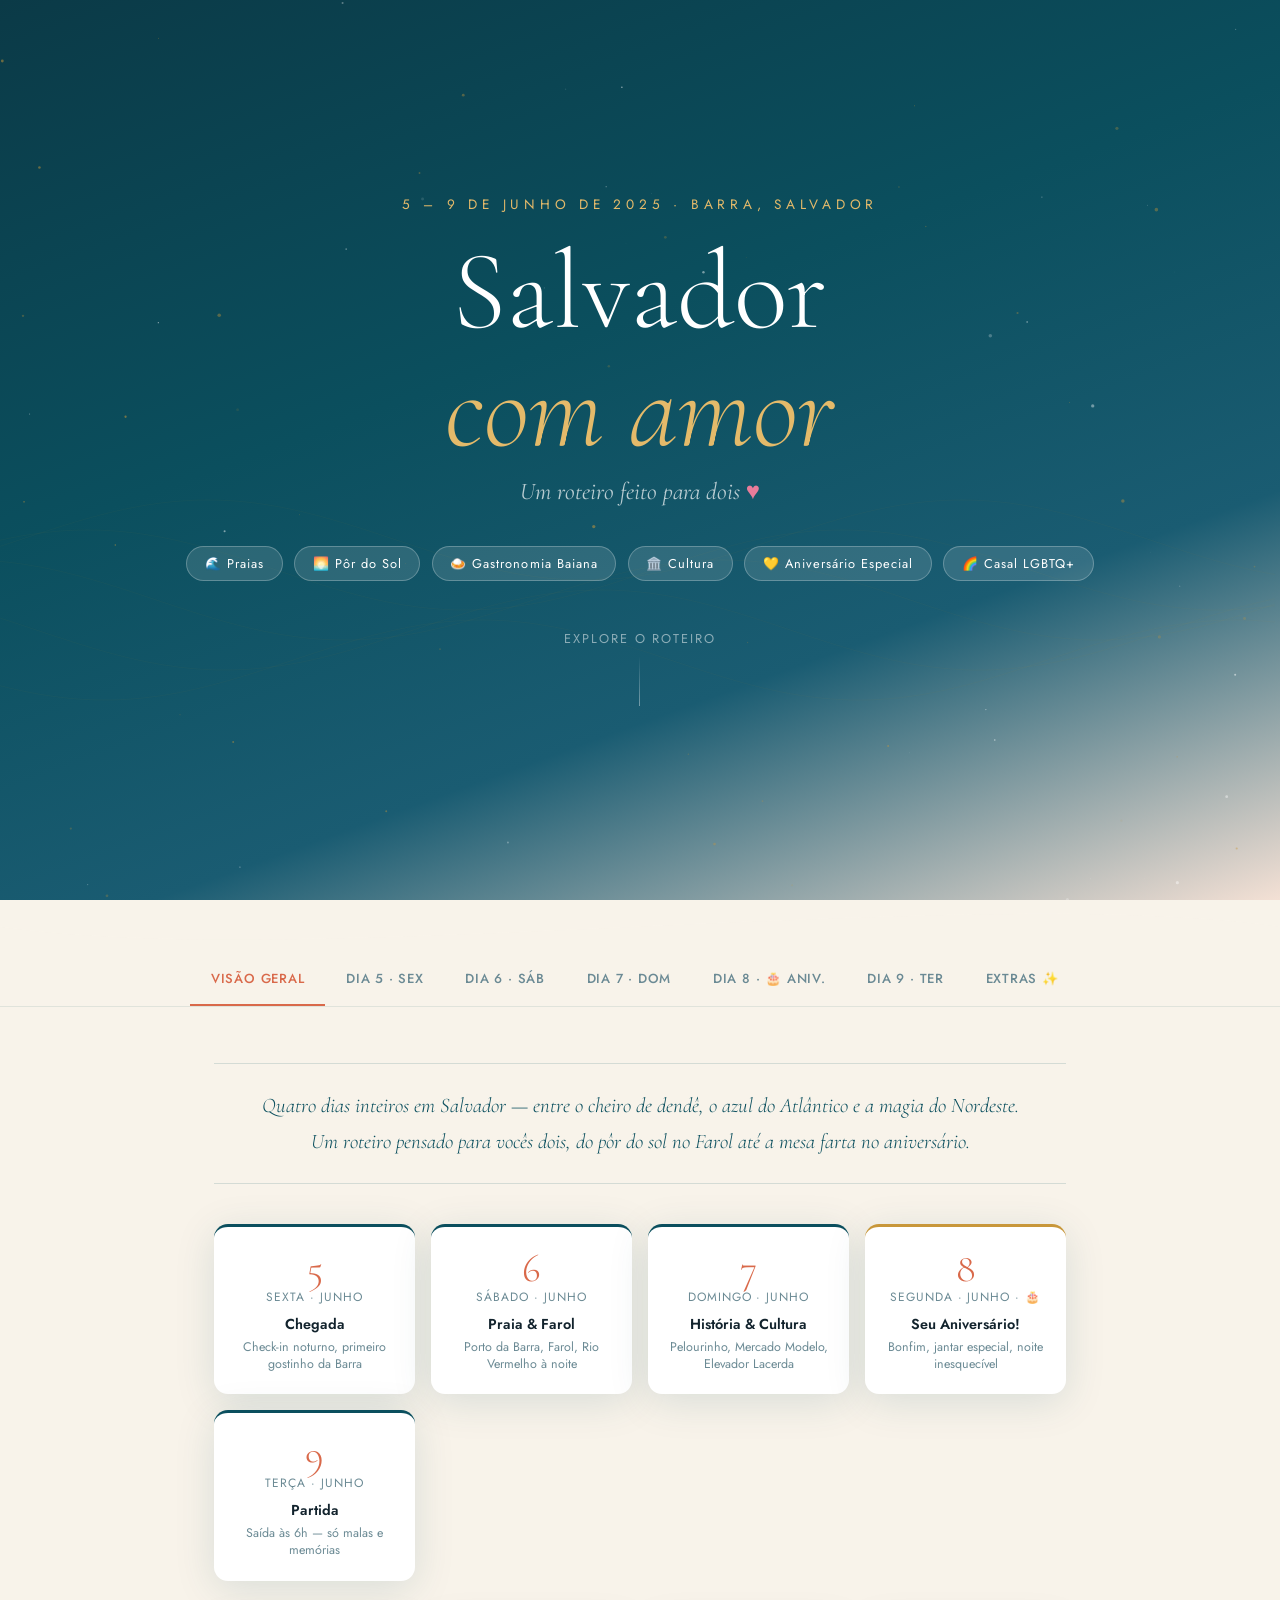
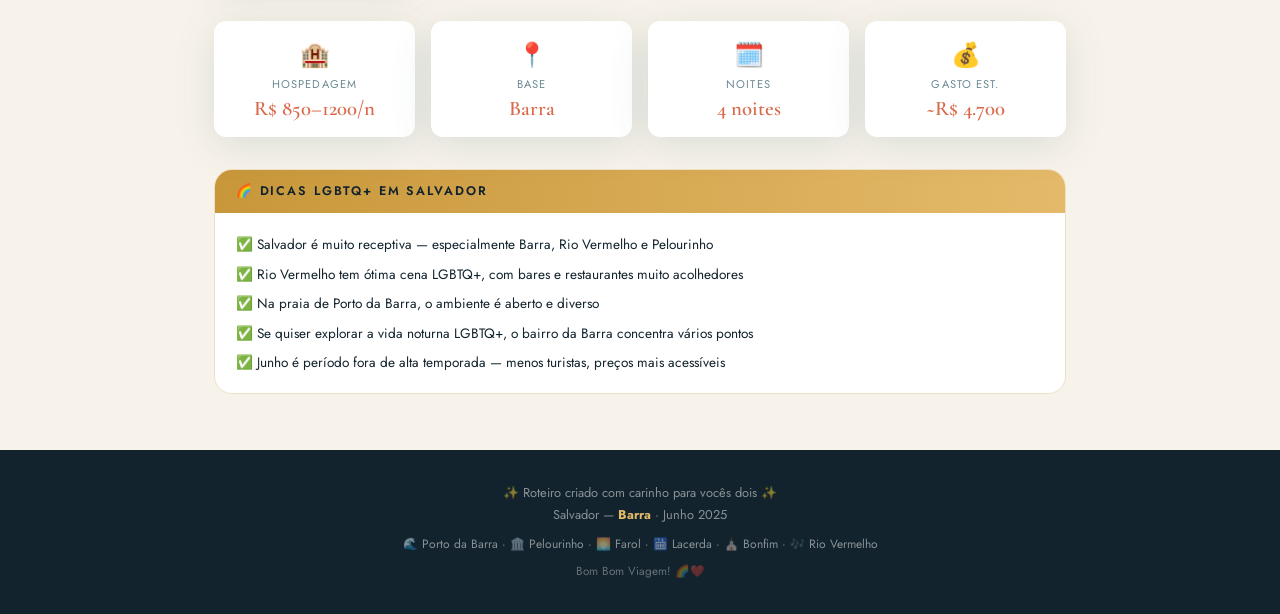
==== index.html @ 52f262a3 "Rename salvador-roteiro.html to index.html" ====
<!DOCTYPE html>
<html lang="pt-BR">
<head>
<meta charset="UTF-8"/>
<meta name="viewport" content="width=device-width, initial-scale=1.0"/>
<title>Salvador — Roteiro Romântico ♥</title>
<link href="https://fonts.googleapis.com/css2?family=Cormorant+Garamond:ital,wght@0,300;0,400;0,600;1,300;1,400&family=Jost:wght@300;400;500;600&display=swap" rel="stylesheet"/>
<style>
  :root {
    --teal:     #0b4f5e;
    --teal-l:   #1a7a90;
    --coral:    #d9694a;
    --gold:     #c8973a;
    --gold-l:   #e4ba6a;
    --cream:    #f8f3ea;
    --dark:     #12232d;
    --muted:    #6b8a94;
    --white:    #ffffff;
    --card-bg:  #ffffffcc;
    --shadow:   0 8px 40px rgba(11,79,94,.13);
    --radius:   18px;
  }

  *, *::before, *::after { box-sizing: border-box; margin: 0; padding: 0; }

  html { scroll-behavior: smooth; }

  body {
    font-family: 'Jost', sans-serif;
    background: var(--cream);
    color: var(--dark);
    overflow-x: hidden;
  }

  /* ── HERO ── */
  .hero {
    position: relative;
    min-height: 100vh;
    display: flex;
    flex-direction: column;
    align-items: center;
    justify-content: center;
    overflow: hidden;
    background: linear-gradient(160deg, #0b3a47 0%, #0b4f5e 40%, #1a5c72 70%, #d9694a22 100%);
  }

  .hero-canvas {
    position: absolute; inset: 0;
    pointer-events: none; z-index: 0;
  }

  .hero-content {
    position: relative; z-index: 2;
    text-align: center;
    padding: 2rem;
  }

  .hero-eyebrow {
    font-family: 'Jost', sans-serif;
    font-weight: 400;
    font-size: .85rem;
    letter-spacing: .35em;
    text-transform: uppercase;
    color: var(--gold-l);
    margin-bottom: 1.2rem;
    opacity: 0;
    animation: fadeUp .8s .2s forwards;
  }

  .hero-title {
    font-family: 'Cormorant Garamond', serif;
    font-weight: 300;
    font-size: clamp(3.5rem, 10vw, 7rem);
    line-height: 1.05;
    color: var(--white);
    margin-bottom: .5rem;
    opacity: 0;
    animation: fadeUp .9s .4s forwards;
  }

  .hero-title em {
    font-style: italic;
    color: var(--gold-l);
  }

  .hero-subtitle {
    font-family: 'Cormorant Garamond', serif;
    font-style: italic;
    font-size: clamp(1.1rem, 3vw, 1.5rem);
    color: rgba(255,255,255,.7);
    margin-bottom: 2.5rem;
    opacity: 0;
    animation: fadeUp .9s .6s forwards;
  }

  .hero-pills {
    display: flex;
    flex-wrap: wrap;
    gap: .7rem;
    justify-content: center;
    opacity: 0;
    animation: fadeUp .9s .8s forwards;
    margin-bottom: 3rem;
  }

  .pill {
    background: rgba(255,255,255,.12);
    border: 1px solid rgba(255,255,255,.25);
    color: var(--white);
    border-radius: 999px;
    padding: .45rem 1.1rem;
    font-size: .8rem;
    letter-spacing: .08em;
    backdrop-filter: blur(8px);
  }

  .scroll-hint {
    opacity: 0;
    animation: fadeIn 1s 1.5s forwards;
    color: rgba(255,255,255,.5);
    font-size: .8rem;
    letter-spacing: .15em;
    text-transform: uppercase;
    display: flex;
    flex-direction: column;
    align-items: center;
    gap: .5rem;
  }

  .scroll-hint .line {
    width: 1px; height: 50px;
    background: linear-gradient(to bottom, transparent, rgba(255,255,255,.4));
    animation: lineGrow 1.5s 2s ease-in-out infinite;
  }

  /* ── WAVES DIVIDER ── */
  .wave-divider svg { display: block; width: 100%; }

  /* ── NAVIGATION TABS ── */
  .nav-sticky {
    position: sticky; top: 0; z-index: 100;
    background: rgba(248,243,234,.95);
    backdrop-filter: blur(12px);
    border-bottom: 1px solid rgba(11,79,94,.1);
    padding: 0 1rem;
  }

  .tabs-scroll {
    display: flex;
    overflow-x: auto;
    gap: 0;
    max-width: 900px;
    margin: 0 auto;
    scrollbar-width: none;
  }
  .tabs-scroll::-webkit-scrollbar { display: none; }

  .tab-btn {
    flex-shrink: 0;
    border: none;
    background: none;
    cursor: pointer;
    padding: 1rem 1.3rem;
    font-family: 'Jost', sans-serif;
    font-size: .82rem;
    font-weight: 500;
    letter-spacing: .06em;
    color: var(--muted);
    text-transform: uppercase;
    border-bottom: 2px solid transparent;
    transition: all .25s;
    white-space: nowrap;
  }

  .tab-btn:hover { color: var(--teal); }
  .tab-btn.active {
    color: var(--coral);
    border-bottom-color: var(--coral);
  }

  /* ── SECTIONS ── */
  .section {
    max-width: 900px;
    margin: 0 auto;
    padding: 3.5rem 1.5rem;
    display: none;
  }
  .section.active { display: block; }

  /* ── DAY HEADER ── */
  .day-header {
    display: flex;
    align-items: flex-start;
    gap: 1.5rem;
    margin-bottom: 2.5rem;
    padding: 2rem;
    background: linear-gradient(135deg, var(--teal) 0%, var(--teal-l) 100%);
    border-radius: var(--radius);
    color: var(--white);
    position: relative;
    overflow: hidden;
  }

  .day-header::after {
    content: '';
    position: absolute;
    right: -30px; top: -30px;
    width: 180px; height: 180px;
    border-radius: 50%;
    background: rgba(255,255,255,.06);
  }

  .day-number {
    font-family: 'Cormorant Garamond', serif;
    font-size: 4rem;
    font-weight: 300;
    line-height: 1;
    color: var(--gold-l);
    flex-shrink: 0;
  }

  .day-info h2 {
    font-family: 'Cormorant Garamond', serif;
    font-size: 1.9rem;
    font-weight: 400;
    margin-bottom: .3rem;
  }

  .day-info p {
    font-size: .85rem;
    opacity: .8;
    line-height: 1.5;
  }

  .birthday-badge {
    display: inline-flex;
    align-items: center;
    gap: .4rem;
    background: var(--gold);
    color: var(--dark);
    border-radius: 999px;
    padding: .3rem .9rem;
    font-size: .78rem;
    font-weight: 600;
    margin-top: .6rem;
    letter-spacing: .04em;
  }

  /* ── PERIOD BLOCKS ── */
  .period {
    margin-bottom: 1.8rem;
  }

  .period-label {
    display: flex;
    align-items: center;
    gap: .8rem;
    font-size: .75rem;
    font-weight: 600;
    letter-spacing: .2em;
    text-transform: uppercase;
    color: var(--muted);
    margin-bottom: 1rem;
  }

  .period-label::after {
    content: '';
    flex: 1;
    height: 1px;
    background: rgba(11,79,94,.12);
  }

  /* ── ACTIVITY CARD ── */
  .activity-list { display: flex; flex-direction: column; gap: .9rem; }

  .activity-card {
    background: var(--white);
    border-radius: 14px;
    padding: 1.1rem 1.3rem;
    box-shadow: var(--shadow);
    display: grid;
    grid-template-columns: 60px 1fr auto;
    gap: .5rem 1rem;
    align-items: start;
    border-left: 3px solid transparent;
    transition: transform .2s, box-shadow .2s;
    animation: fadeUp .5s both;
  }

  .activity-card:hover {
    transform: translateY(-2px);
    box-shadow: 0 12px 48px rgba(11,79,94,.18);
  }

  .activity-card.highlight { border-left-color: var(--coral); }
  .activity-card.romantic  { border-left-color: #e87c9a; }
  .activity-card.food      { border-left-color: var(--gold); }
  .activity-card.tip       { border-left-color: var(--teal-l); background: #f0f9fb; }

  .act-time {
    font-family: 'Cormorant Garamond', serif;
    font-size: 1.2rem;
    color: var(--coral);
    font-weight: 600;
    grid-row: 1/3;
    padding-top: .1rem;
  }

  .act-title {
    font-weight: 600;
    font-size: .95rem;
    color: var(--dark);
    line-height: 1.3;
  }

  .act-desc {
    font-size: .83rem;
    color: var(--muted);
    line-height: 1.5;
    grid-column: 2;
  }

  .act-icon {
    font-size: 1.3rem;
    grid-row: 1/3;
    padding-top: .05rem;
  }

  .act-tag {
    grid-column: 2;
    display: flex; flex-wrap: wrap; gap: .4rem;
    margin-top: .3rem;
  }

  .tag {
    font-size: .7rem;
    border-radius: 999px;
    padding: .2rem .65rem;
    font-weight: 500;
    letter-spacing: .03em;
  }
  .tag-dist { background: #e8f4f7; color: var(--teal); }
  .tag-uber { background: #fef4e6; color: #a06800; }
  .tag-time { background: #f3efe8; color: #7a5a2a; }
  .tag-price { background: #fdf0f0; color: #c0392b; }
  .tag-special { background: #fde8f0; color: #b03060; }

  /* ── PLAN B BOX ── */
  .plan-b {
    margin-top: 1.5rem;
    background: linear-gradient(135deg, #f0f9fb, #e8f4f7);
    border: 1px solid rgba(11,79,94,.15);
    border-radius: var(--radius);
    padding: 1.3rem 1.5rem;
  }

  .plan-b-title {
    font-size: .8rem;
    font-weight: 600;
    letter-spacing: .15em;
    text-transform: uppercase;
    color: var(--teal);
    margin-bottom: .8rem;
    display: flex; align-items: center; gap: .5rem;
  }

  .plan-b ul { list-style: none; }
  .plan-b ul li {
    font-size: .87rem;
    color: var(--dark);
    padding: .35rem 0;
    border-bottom: 1px solid rgba(11,79,94,.08);
    display: flex; gap: .6rem;
  }
  .plan-b ul li:last-child { border-bottom: none; }

  /* ── TIPS BOX ── */
  .tips-box {
    margin-top: 1.5rem;
    border-radius: var(--radius);
    overflow: hidden;
    border: 1px solid rgba(200,151,58,.2);
  }

  .tips-header {
    background: linear-gradient(90deg, var(--gold), var(--gold-l));
    color: var(--dark);
    padding: .8rem 1.3rem;
    font-size: .78rem;
    font-weight: 600;
    letter-spacing: .15em;
    text-transform: uppercase;
    display: flex; align-items: center; gap: .5rem;
  }

  .tips-body {
    background: white;
    padding: 1rem 1.3rem;
  }

  .tips-body ul { list-style: none; }
  .tips-body ul li {
    font-size: .85rem;
    color: var(--dark);
    padding: .3rem 0;
    display: flex; gap: .6rem; align-items: flex-start;
  }

  /* ── SUMMARY BAR ── */
  .summary-bar {
    display: grid;
    grid-template-columns: repeat(auto-fit, minmax(130px, 1fr));
    gap: 1rem;
    margin-bottom: 2rem;
  }

  .summary-card {
    background: var(--white);
    border-radius: 12px;
    padding: 1rem 1.1rem;
    box-shadow: var(--shadow);
    text-align: center;
  }

  .summary-card .s-icon { font-size: 1.5rem; margin-bottom: .3rem; }
  .summary-card .s-label {
    font-size: .7rem; color: var(--muted);
    text-transform: uppercase; letter-spacing: .1em;
    margin-bottom: .2rem;
  }
  .summary-card .s-val {
    font-family: 'Cormorant Garamond', serif;
    font-size: 1.3rem; font-weight: 600; color: var(--coral);
  }

  /* ── EXTRAS SECTION ── */
  .extras-grid {
    display: grid;
    grid-template-columns: 1fr 1fr;
    gap: 1.5rem;
    margin-bottom: 2rem;
  }

  @media(max-width: 600px) { .extras-grid { grid-template-columns: 1fr; } }

  .extras-card {
    background: var(--white);
    border-radius: var(--radius);
    overflow: hidden;
    box-shadow: var(--shadow);
  }

  .extras-card-header {
    padding: 1rem 1.3rem;
    font-size: .78rem;
    font-weight: 600;
    letter-spacing: .15em;
    text-transform: uppercase;
    color: var(--white);
    display: flex; align-items: center; gap: .5rem;
  }

  .ec-romantic .extras-card-header { background: linear-gradient(90deg, #9b3060, #d4527a); }
  .ec-mustgo   .extras-card-header { background: linear-gradient(90deg, var(--teal), var(--teal-l)); }
  .ec-rain     .extras-card-header { background: linear-gradient(90deg, #4a6fa5, #6a8fc8); }
  .ec-budget   .extras-card-header { background: linear-gradient(90deg, var(--gold), var(--gold-l)); color: var(--dark); }

  .extras-card-body { padding: 1rem 1.3rem; }
  .extras-card-body ol, .extras-card-body ul { padding-left: 1.2rem; }
  .extras-card-body li {
    font-size: .87rem;
    color: var(--dark);
    padding: .35rem 0;
    border-bottom: 1px solid rgba(0,0,0,.05);
    line-height: 1.5;
  }
  .extras-card-body li:last-child { border-bottom: none; }
  .extras-card-body li strong { color: var(--teal); }

  /* ── BUDGET TABLE ── */
  .budget-table {
    width: 100%;
    border-collapse: collapse;
    font-size: .85rem;
    background: white;
    border-radius: var(--radius);
    overflow: hidden;
    box-shadow: var(--shadow);
    margin-bottom: 1.5rem;
  }

  .budget-table thead tr {
    background: linear-gradient(90deg, var(--teal), var(--teal-l));
    color: white;
  }

  .budget-table th {
    padding: .9rem 1rem;
    text-align: left;
    font-weight: 500;
    font-size: .78rem;
    letter-spacing: .08em;
    text-transform: uppercase;
  }

  .budget-table td {
    padding: .75rem 1rem;
    border-bottom: 1px solid rgba(0,0,0,.06);
    color: var(--dark);
  }

  .budget-table tr:last-child td { border-bottom: none; }

  .budget-table tr.subtotal td {
    background: #f0f9fb;
    font-weight: 600;
    color: var(--teal);
    font-size: .9rem;
  }

  .budget-table tr.total-row td {
    background: linear-gradient(90deg, var(--coral), #e8876a);
    color: white;
    font-weight: 600;
    font-size: 1rem;
  }

  .budget-note {
    font-size: .8rem;
    color: var(--muted);
    text-align: center;
    line-height: 1.6;
    margin-bottom: 2rem;
  }

  /* ── ORDER SUGGESTION ── */
  .order-card {
    background: var(--white);
    border-radius: var(--radius);
    box-shadow: var(--shadow);
    overflow: hidden;
    margin-bottom: 2rem;
  }

  .order-header {
    background: linear-gradient(90deg, var(--dark), #1e3a4a);
    color: white;
    padding: 1rem 1.5rem;
    font-size: .8rem;
    font-weight: 600;
    letter-spacing: .15em;
    text-transform: uppercase;
  }

  .order-body { padding: 1.3rem 1.5rem; }

  .order-flow {
    display: flex;
    flex-wrap: wrap;
    gap: .5rem;
    align-items: center;
    margin-bottom: 1rem;
  }

  .order-day {
    background: linear-gradient(135deg, var(--teal), var(--teal-l));
    color: white;
    border-radius: 10px;
    padding: .6rem 1rem;
    font-size: .85rem;
    font-weight: 500;
    text-align: center;
    min-width: 90px;
  }

  .order-arrow {
    font-size: 1.2rem;
    color: var(--coral);
    font-weight: bold;
  }

  .order-rationale {
    font-size: .83rem;
    color: var(--muted);
    line-height: 1.6;
  }

  /* ── ANIMATIONS ── */
  @keyframes fadeUp {
    from { opacity:0; transform:translateY(20px); }
    to   { opacity:1; transform:translateY(0); }
  }
  @keyframes fadeIn {
    from { opacity:0; }
    to   { opacity:1; }
  }
  @keyframes lineGrow {
    0%,100% { transform: scaleY(0.5); opacity:.4; }
    50%      { transform: scaleY(1);   opacity:1;  }
  }
  @keyframes float {
    0%,100% { transform: translateY(0); }
    50%      { transform: translateY(-8px); }
  }

  .section .activity-card:nth-child(1) { animation-delay: .05s; }
  .section .activity-card:nth-child(2) { animation-delay: .10s; }
  .section .activity-card:nth-child(3) { animation-delay: .15s; }
  .section .activity-card:nth-child(4) { animation-delay: .20s; }
  .section .activity-card:nth-child(5) { animation-delay: .25s; }

  /* ── FOOTER ── */
  footer {
    background: var(--dark);
    color: rgba(255,255,255,.5);
    text-align: center;
    padding: 2rem 1rem;
    font-size: .8rem;
    line-height: 1.7;
  }

  footer strong { color: var(--gold-l); }

  /* ── OVERVIEW SECTION ── */
  .overview-intro {
    font-family: 'Cormorant Garamond', serif;
    font-size: 1.3rem;
    font-weight: 300;
    font-style: italic;
    color: var(--teal);
    line-height: 1.7;
    text-align: center;
    padding: 1.5rem 2rem;
    border-top: 1px solid rgba(11,79,94,.15);
    border-bottom: 1px solid rgba(11,79,94,.15);
    margin-bottom: 2.5rem;
  }

  .days-overview {
    display: grid;
    grid-template-columns: repeat(auto-fit, minmax(180px, 1fr));
    gap: 1rem;
    margin-bottom: 2.5rem;
  }

  .day-overview-card {
    background: var(--white);
    border-radius: 14px;
    padding: 1.3rem 1.2rem;
    box-shadow: var(--shadow);
    cursor: pointer;
    transition: all .25s;
    border-top: 3px solid var(--teal);
    text-align: center;
  }

  .day-overview-card:hover {
    transform: translateY(-3px);
    box-shadow: 0 14px 50px rgba(11,79,94,.2);
    border-top-color: var(--coral);
  }

  .day-overview-card.birthday { border-top-color: var(--gold); }

  .doc-num {
    font-family: 'Cormorant Garamond', serif;
    font-size: 2.5rem;
    color: var(--coral);
    font-weight: 300;
    line-height: 1;
  }

  .doc-date {
    font-size: .75rem;
    color: var(--muted);
    letter-spacing: .08em;
    text-transform: uppercase;
    margin-bottom: .5rem;
  }

  .doc-title {
    font-weight: 600;
    font-size: .9rem;
    color: var(--dark);
    margin-bottom: .3rem;
  }

  .doc-desc {
    font-size: .78rem;
    color: var(--muted);
    line-height: 1.4;
  }

  .highlight-heart {
    display: inline-block;
    color: #e87c9a;
    animation: float 2s ease-in-out infinite;
  }
</style>
</head>
<body>

<!-- HERO -->
<header class="hero">
  <canvas class="hero-canvas" id="heroCanvas"></canvas>
  <div class="hero-content">
    <p class="hero-eyebrow">5 – 9 de junho de 2025 · Barra, Salvador</p>
    <h1 class="hero-title">Salvador<br><em>com amor</em></h1>
    <p class="hero-subtitle">Um roteiro feito para dois <span class="highlight-heart">♥</span></p>
    <div class="hero-pills">
      <span class="pill">🌊 Praias</span>
      <span class="pill">🌅 Pôr do Sol</span>
      <span class="pill">🍛 Gastronomia Baiana</span>
      <span class="pill">🏛️ Cultura</span>
      <span class="pill">💛 Aniversário Especial</span>
      <span class="pill">🌈 Casal LGBTQ+</span>
    </div>
    <div class="scroll-hint">
      <span>explore o roteiro</span>
      <div class="line"></div>
    </div>
  </div>
</header>

<!-- WAVE DIVIDER -->
<div class="wave-divider">
  <svg viewBox="0 0 1440 60" xmlns="http://www.w3.org/2000/svg" preserveAspectRatio="none">
    <path d="M0,30 C360,80 1080,-20 1440,30 L1440,60 L0,60 Z" fill="#f8f3ea"/>
  </svg>
</div>

<!-- STICKY TABS -->
<nav class="nav-sticky">
  <div class="tabs-scroll">
    <button class="tab-btn active" onclick="showTab('overview')">Visão Geral</button>
    <button class="tab-btn" onclick="showTab('dia5')">Dia 5 · Sex</button>
    <button class="tab-btn" onclick="showTab('dia6')">Dia 6 · Sáb</button>
    <button class="tab-btn" onclick="showTab('dia7')">Dia 7 · Dom</button>
    <button class="tab-btn" onclick="showTab('dia8')">Dia 8 · 🎂 Aniv.</button>
    <button class="tab-btn" onclick="showTab('dia9')">Dia 9 · Ter</button>
    <button class="tab-btn" onclick="showTab('extras')">Extras ✨</button>
    <button class="tab-btn" onclick="showTab('gastos')">Gastos 💰</button>
  </div>
</nav>

<!-- ════════════════════════════════════ OVERVIEW ════════════════════════════════════ -->
<section class="section active" id="tab-overview">
  <p class="overview-intro">
    Quatro dias inteiros em Salvador — entre o cheiro de dendê, o azul do Atlântico 
    e a magia do Nordeste. Um roteiro pensado para vocês dois, do pôr do sol no Farol 
    até a mesa farta no aniversário.
  </p>

  <div class="days-overview">
    <div class="day-overview-card" onclick="showTab('dia5')">
      <div class="doc-num">5</div>
      <div class="doc-date">Sexta · Junho</div>
      <div class="doc-title">Chegada</div>
      <div class="doc-desc">Check-in noturno, primeiro gostinho da Barra</div>
    </div>
    <div class="day-overview-card" onclick="showTab('dia6')">
      <div class="doc-num">6</div>
      <div class="doc-date">Sábado · Junho</div>
      <div class="doc-title">Praia & Farol</div>
      <div class="doc-desc">Porto da Barra, Farol, Rio Vermelho à noite</div>
    </div>
    <div class="day-overview-card" onclick="showTab('dia7')">
      <div class="doc-num">7</div>
      <div class="doc-date">Domingo · Junho</div>
      <div class="doc-title">História & Cultura</div>
      <div class="doc-desc">Pelourinho, Mercado Modelo, Elevador Lacerda</div>
    </div>
    <div class="day-overview-card birthday" onclick="showTab('dia8')">
      <div class="doc-num">8</div>
      <div class="doc-date">Segunda · Junho · 🎂</div>
      <div class="doc-title">Seu Aniversário!</div>
      <div class="doc-desc">Bonfim, jantar especial, noite inesquecível</div>
    </div>
    <div class="day-overview-card" onclick="showTab('dia9')">
      <div class="doc-num">9</div>
      <div class="doc-date">Terça · Junho</div>
      <div class="doc-title">Partida</div>
      <div class="doc-desc">Saída às 6h — só malas e memórias</div>
    </div>
  </div>

  <div class="summary-bar">
    <div class="summary-card">
      <div class="s-icon">🏨</div>
      <div class="s-label">Hospedagem</div>
      <div class="s-val">R$ 850–1200/n</div>
    </div>
    <div class="summary-card">
      <div class="s-icon">📍</div>
      <div class="s-label">Base</div>
      <div class="s-val">Barra</div>
    </div>
    <div class="summary-card">
      <div class="s-icon">🗓️</div>
      <div class="s-label">Noites</div>
      <div class="s-val">4 noites</div>
    </div>
    <div class="summary-card">
      <div class="s-icon">💰</div>
      <div class="s-label">Gasto Est.</div>
      <div class="s-val">~R$ 4.700</div>
    </div>
  </div>

  <div class="tips-box">
    <div class="tips-header">🌈 Dicas LGBTQ+ em Salvador</div>
    <div class="tips-body">
      <ul>
        <li>✅ Salvador é muito receptiva — especialmente Barra, Rio Vermelho e Pelourinho</li>
        <li>✅ Rio Vermelho tem ótima cena LGBTQ+, com bares e restaurantes muito acolhedores</li>
        <li>✅ Na praia de Porto da Barra, o ambiente é aberto e diverso</li>
        <li>✅ Se quiser explorar a vida noturna LGBTQ+, o bairro da Barra concentra vários pontos</li>
        <li>✅ Junho é período fora de alta temporada — menos turistas, preços mais acessíveis</li>
      </ul>
    </div>
  </div>
</section>

<!-- ════════════════════════════════════ DIA 5 ════════════════════════════════════ -->
<section class="section" id="tab-dia5">
  <div class="day-header">
    <div class="day-number">5</div>
    <div class="day-info">
      <h2>Chegada em Salvador</h2>
      <p>Sexta-feira · Voo pousa às 22h · Hospedagem na Barra<br>Noite leve: check-in e primeiras respiradas de Salvador</p>
    </div>
  </div>

  <div class="summary-bar">
    <div class="summary-card"><div class="s-icon">😴</div><div class="s-label">Ritmo</div><div class="s-val">Leve</div></div>
    <div class="summary-card"><div class="s-icon">📍</div><div class="s-label">Área</div><div class="s-val">Barra</div></div>
    <div class="summary-card"><div class="s-icon">💸</div><div class="s-label">Gasto Est.</div><div class="s-val">R$ 80–150</div></div>
  </div>

  <div class="period">
    <div class="period-label">🌙 Noite</div>
    <div class="activity-list">
      <div class="activity-card highlight">
        <div class="act-time">22h</div>
        <div class="act-title">Chegada & Check-in</div>
        <div class="act-desc">Chegar ao hotel na Barra, fazer check-in com calma, deixar as malas e respirar. Vocês acabaram de chegar!</div>
        <div class="act-tag">
          <span class="tag tag-dist">📍 Base: Barra</span>
          <span class="tag tag-time">⏱ 30 min</span>
        </div>
        <div class="act-icon">🏨</div>
      </div>
      <div class="activity-card romantic">
        <div class="act-time">22h30</div>
        <div class="act-title">Primeiro passeio a pé</div>
        <div class="act-desc">Caminhar até a orla da Barra — sentir o vento do mar, ouvir o barulho das ondas à noite. Não precisa fazer nada, apenas estar juntos no Salvador.</div>
        <div class="act-tag">
          <span class="tag tag-dist">🚶 5 min a pé</span>
          <span class="tag tag-time">⏱ 30 min</span>
          <span class="tag tag-special">💑 Romântico</span>
        </div>
        <div class="act-icon">🌊</div>
      </div>
      <div class="activity-card food">
        <div class="act-time">23h</div>
        <div class="act-title">🍻 Drinks de boas-vindas</div>
        <div class="act-desc"><strong>Opção:</strong> Bar da Barra ou qualquer boteco próximo à orla. Peça uma cerveja gelada ou uma caipirinha de tamarindo e brindem à viagem. Lanche leve se tiverem fome.</div>
        <div class="act-tag">
          <span class="tag tag-dist">🚶 5 min a pé</span>
          <span class="tag tag-uber">💸 R$ 40–70 p/ casal</span>
        </div>
        <div class="act-icon">🍹</div>
      </div>
    </div>
  </div>

  <div class="tips-box">
    <div class="tips-header">💡 Dicas do Dia 5</div>
    <div class="tips-body">
      <ul>
        <li>✈️ Não force programa — vocês estarão cansados do voo. Curta a chegada com leveza.</li>
        <li>🌙 A orla da Barra é segura e movimentada à noite nos finais de semana.</li>
        <li>📱 Configure Uber e iFood antes de sair de casa — facilita muito.</li>
        <li>💧 Compre água e petiscos no mercadinho da vizinhança para o quarto.</li>
      </ul>
    </div>
  </div>
</section>

<!-- ════════════════════════════════════ DIA 6 ════════════════════════════════════ -->
<section class="section" id="tab-dia6">
  <div class="day-header">
    <div class="day-number">6</div>
    <div class="day-info">
      <h2>Praia, Farol & Rio Vermelho</h2>
      <p>Sábado · Dia na Barra — praia de manhã, pôr do sol no Farol, jantar em Rio Vermelho</p>
    </div>
  </div>

  <div class="summary-bar">
    <div class="summary-card"><div class="s-icon">☀️</div><div class="s-label">Ritmo</div><div class="s-val">Médio</div></div>
    <div class="summary-card"><div class="s-icon">🚶</div><div class="s-label">Deslocamento</div><div class="s-val">Quase todo a pé</div></div>
    <div class="summary-card"><div class="s-icon">💸</div><div class="s-label">Gasto Est.</div><div class="s-val">R$ 350–550</div></div>
  </div>

  <div class="period">
    <div class="period-label">🌅 Manhã</div>
    <div class="activity-list">
      <div class="activity-card">
        <div class="act-time">9h</div>
        <div class="act-title">Café da manhã no hotel ou padaria local</div>
        <div class="act-desc">Comece o dia com calma. Muitas pousadas na Barra oferecem café incluso. Alternativamente, a <strong>Padaria São Bento</strong> (Barra) tem pão de queijo fresquinho.</div>
        <div class="act-tag"><span class="tag tag-dist">🚶 2 min a pé</span><span class="tag tag-uber">💸 R$ 20–50 p/ casal</span></div>
        <div class="act-icon">☕</div>
      </div>
      <div class="activity-card highlight">
        <div class="act-time">10h</div>
        <div class="act-title">Praia de Porto da Barra</div>
        <div class="act-desc">A mais bela praia urbana de Salvador — águas calmas e cristalinas, ótimas para banho. Aluguem cadeiras e guarda-sol (R$15–20 p/ pessoa). Mergulhem, se beijem, relaxem.</div>
        <div class="act-tag">
          <span class="tag tag-dist">🚶 5–8 min a pé</span>
          <span class="tag tag-time">⏱ 2h30</span>
          <span class="tag tag-special">⭐ Imperdível</span>
        </div>
        <div class="act-icon">🏖️</div>
      </div>
      <div class="activity-card food">
        <div class="act-time">12h30</div>
        <div class="act-title">🍽️ Almoço — Frutos do Mar</div>
        <div class="act-desc"><strong>Restaurante Solar do Unhão</strong> (orla Barra) ou <strong>Bar Jardim dos Namorados</strong> (Porto da Barra). Peça moqueca, peixe grelhado ou acarajé fresquinho. Sabores que Salvador ensina.</div>
        <div class="act-tag">
          <span class="tag tag-dist">🚶 5 min a pé da praia</span>
          <span class="tag tag-uber">💸 R$ 90–150 p/ casal</span>
        </div>
        <div class="act-icon">🦐</div>
      </div>
    </div>
  </div>

  <div class="period">
    <div class="period-label">🌤️ Tarde</div>
    <div class="activity-list">
      <div class="activity-card">
        <div class="act-time">14h30</div>
        <div class="act-title">Sesta no hotel</div>
        <div class="act-desc">Depois do almoço e da praia, um descanso de 1h30 é merecido e estratégico — deixa vocês frescos para o pôr do sol e a noite.</div>
        <div class="act-tag"><span class="tag tag-dist">🚶 5 min a pé</span><span class="tag tag-time">⏱ 1h30</span></div>
        <div class="act-icon">😴</div>
      </div>
      <div class="activity-card highlight">
        <div class="act-time">16h</div>
        <div class="act-title">Museu Náutico do Farol da Barra</div>
        <div class="act-desc">O farol mais famoso do Brasil — construído em 1698! O museu dentro conta a história marítima da Bahia. Vale entrar para subir e ter uma vista panorâmica.</div>
        <div class="act-tag">
          <span class="tag tag-dist">🚶 8–10 min a pé</span>
          <span class="tag tag-uber">💸 ~R$ 20 entrada p/ casal</span>
          <span class="tag tag-time">⏱ 1h</span>
        </div>
        <div class="act-icon">🏛️</div>
      </div>
      <div class="activity-card romantic">
        <div class="act-time">17h30</div>
        <div class="act-title">Pôr do Sol no Farol da Barra 🌅</div>
        <div class="act-desc">O mais icônico de Salvador. As pedras em volta do farol ficam cheias de casais ao entardecer. Levem drinks (vinho, cerveja) de algum mercadinho próximo e sentem nas pedras juntos.</div>
        <div class="act-tag">
          <span class="tag tag-dist">🚶 No próprio Farol</span>
          <span class="tag tag-time">⏱ 1h</span>
          <span class="tag tag-special">💑 Top Romântico</span>
        </div>
        <div class="act-icon">🌇</div>
      </div>
    </div>
  </div>

  <div class="period">
    <div class="period-label">🌙 Noite</div>
    <div class="activity-list">
      <div class="activity-card">
        <div class="act-time">19h</div>
        <div class="act-title">Uber para Rio Vermelho</div>
        <div class="act-desc">Bairro boêmio, cheio de restaurantes e bares. Muito acolhedor para casais LGBTQ+. Desloquem com Uber.</div>
        <div class="act-tag">
          <span class="tag tag-uber">🚗 ~10 min / R$ 12–18</span>
        </div>
        <div class="act-icon">🚗</div>
      </div>
      <div class="activity-card food">
        <div class="act-time">19h30</div>
        <div class="act-title">🍽️ Jantar em Rio Vermelho</div>
        <div class="act-desc"><strong>Yemanjá</strong> (clássico e famoso, moqueca premiada) ou <strong>Boteco Brasil</strong> (mais informal, petiscos e chope) — ambos bem recebem casais. Reserve com antecedência no Yemanjá.</div>
        <div class="act-tag">
          <span class="tag tag-dist">📍 Rio Vermelho</span>
          <span class="tag tag-uber">💸 R$ 100–200 p/ casal</span>
          <span class="tag tag-time">⏱ 1h30</span>
        </div>
        <div class="act-icon">🍤</div>
      </div>
      <div class="activity-card romantic">
        <div class="act-time">21h30</div>
        <div class="act-title">Bar ou passeio noturno em Rio Vermelho</div>
        <div class="act-desc">Caminhem pela orla de Rio Vermelho, entrem em algum bar com música ao vivo. A cena noturna é movimentada e acolhedora. Voltem de Uber por volta das 23h.</div>
        <div class="act-tag">
          <span class="tag tag-uber">🚗 Volta: R$ 12–18</span>
          <span class="tag tag-uber">💸 R$ 40–80 (drinks)</span>
        </div>
        <div class="act-icon">🎶</div>
      </div>
    </div>
  </div>

  <div class="plan-b">
    <div class="plan-b-title">🌧️ Plano B — Tempo Chuvoso</div>
    <ul>
      <li>🏛️ <strong>Manhã:</strong> Shopping Barra (10 min de Uber) — ar condicionado, lojas, cinema</li>
      <li>🎨 <strong>Tarde:</strong> Museu de Arte Moderna (MAM) — próximo à orla, coberto</li>
      <li>🍴 <strong>Noite:</strong> Manter o jantar em Rio Vermelho — o clima boêmio fica ainda mais gostoso na chuva</li>
    </ul>
  </div>

  <div class="tips-box">
    <div class="tips-header">💡 Dicas do Dia 6</div>
    <div class="tips-body">
      <ul>
        <li>🧴 Protetor solar é obrigatório — o sol de Salvador é intenso mesmo em junho</li>
        <li>🍺 Mercadinhos próximos ao Farol vendem drinks gelados a preços ótimos para o pôr do sol</li>
        <li>📞 Reserve o Yemanjá com 1–2 dias de antecedência, especialmente aos sábados</li>
        <li>👟 Sandálias confortáveis — você vai caminhar bastante nesse dia</li>
      </ul>
    </div>
  </div>
</section>

<!-- ════════════════════════════════════ DIA 7 ════════════════════════════════════ -->
<section class="section" id="tab-dia7">
  <div class="day-header">
    <div class="day-number">7</div>
    <div class="day-info">
      <h2>História, Cultura & Cidade Alta</h2>
      <p>Domingo · Pelourinho, Elevador Lacerda, Mercado Modelo — depois, descanso na Barra</p>
    </div>
  </div>

  <div class="summary-bar">
    <div class="summary-card"><div class="s-icon">🏛️</div><div class="s-label">Ritmo</div><div class="s-val">Ativo</div></div>
    <div class="summary-card"><div class="s-icon">🚗</div><div class="s-label">Uber Estimado</div><div class="s-val">~R$ 80–100</div></div>
    <div class="summary-card"><div class="s-icon">💸</div><div class="s-label">Gasto Est.</div><div class="s-val">R$ 300–450</div></div>
  </div>

  <div class="period">
    <div class="period-label">🌅 Manhã</div>
    <div class="activity-list">
      <div class="activity-card">
        <div class="act-time">8h30</div>
        <div class="act-title">Café da manhã no hotel</div>
        <div class="act-desc">Hoje o dia começa cedo — aproveitem um café reforçado antes de partir para o Centro Histórico.</div>
        <div class="act-tag"><span class="tag tag-time">⏱ 45 min</span></div>
        <div class="act-icon">☕</div>
      </div>
      <div class="activity-card highlight">
        <div class="act-time">9h30</div>
        <div class="act-title">Pelourinho — Centro Histórico</div>
        <div class="act-desc">Patrimônio da Humanidade pela UNESCO. Casarões coloniais coloridos, igrejas barrocas, ruas de pedra. Visitem a Igreja São Francisco (interior banhado a ouro) e caminhem pelas ruelas.</div>
        <div class="act-tag">
          <span class="tag tag-uber">🚗 Uber ~20 min / R$ 22–30</span>
          <span class="tag tag-time">⏱ 2h</span>
          <span class="tag tag-special">⭐ Imperdível</span>
        </div>
        <div class="act-icon">🏰</div>
      </div>
      <div class="activity-card highlight">
        <div class="act-time">11h</div>
        <div class="act-title">Elevador Lacerda</div>
        <div class="act-desc">O símbolo de Salvador — sobe da Cidade Baixa para a Alta em menos de 30 segundos com vista deslumbrante da Baía de Todos-os-Santos. Passagem de R$ 0,15 (sim, quinze centavos!).</div>
        <div class="act-tag">
          <span class="tag tag-dist">🚶 10 min do Pelourinho</span>
          <span class="tag tag-uber">💸 R$ 0,15 por viagem</span>
          <span class="tag tag-special">⭐ Ícone da cidade</span>
        </div>
        <div class="act-icon">🛗</div>
      </div>
      <div class="activity-card highlight">
        <div class="act-time">11h30</div>
        <div class="act-title">Mercado Modelo</div>
        <div class="act-desc">Logo na saída do Elevador Lacerda. Artesanato baiano, lembrancinha, arte local — um ótimo lugar para comprar pequenos presentes e absorver a cultura popular da Bahia.</div>
        <div class="act-tag">
          <span class="tag tag-dist">🚶 2 min do Elevador</span>
          <span class="tag tag-time">⏱ 45 min</span>
          <span class="tag tag-uber">💸 R$ 30–80 em compras</span>
        </div>
        <div class="act-icon">🏪</div>
      </div>
    </div>
  </div>

  <div class="period">
    <div class="period-label">☀️ Tarde</div>
    <div class="activity-list">
      <div class="activity-card food">
        <div class="act-time">13h</div>
        <div class="act-title">🍽️ Almoço — Restaurante SENAC Pelourinho</div>
        <div class="act-desc">O melhor custo-benefício da região histórica. Buffet de comida baiana autêntica com vista para o Pelourinho. Por volta de R$ 60–80 por pessoa. Ambiente encantador.</div>
        <div class="act-tag">
          <span class="tag tag-dist">📍 Pelourinho</span>
          <span class="tag tag-uber">💸 R$ 120–160 p/ casal</span>
          <span class="tag tag-time">⏱ 1h15</span>
        </div>
        <div class="act-icon">🍛</div>
      </div>
      <div class="activity-card">
        <div class="act-time">14h30</div>
        <div class="act-title">Uber de volta para a Barra</div>
        <div class="act-desc">Vocês já fizeram bastante — hora de relaxar. De volta ao hotel para descansar e se preparar para a noite.</div>
        <div class="act-tag">
          <span class="tag tag-uber">🚗 ~20 min / R$ 22–30</span>
        </div>
        <div class="act-icon">🚗</div>
      </div>
      <div class="activity-card romantic">
        <div class="act-time">16h30</div>
        <div class="act-title">Praia da Barra — tarde dourada</div>
        <div class="act-desc">Uma hora de praia no fim da tarde — água mais tranquila, luz dourada, menos gente. Perfeito para aquele banho refrescante depois de um dia andando muito.</div>
        <div class="act-tag">
          <span class="tag tag-dist">🚶 5 min a pé</span>
          <span class="tag tag-time">⏱ 1h</span>
          <span class="tag tag-special">💑 Relaxante</span>
        </div>
        <div class="act-icon">🌊</div>
      </div>
    </div>
  </div>

  <div class="period">
    <div class="period-label">🌙 Noite</div>
    <div class="activity-list">
      <div class="activity-card food">
        <div class="act-time">19h30</div>
        <div class="act-title">🍽️ Jantar na Barra</div>
        <div class="act-desc"><strong>Carangueijo de Sergipe</strong> (orla Barra) — frutos do mar generosos e gostosos, ambiente descontraído. Ou <strong>Amado</strong> se quiserem algo mais sofisticado (reserve com antecedência).</div>
        <div class="act-tag">
          <span class="tag tag-dist">🚶 10–15 min a pé</span>
          <span class="tag tag-uber">💸 R$ 120–200 p/ casal</span>
        </div>
        <div class="act-icon">🦞</div>
      </div>
      <div class="activity-card">
        <div class="act-time">21h30</div>
        <div class="act-title">Noite tranquila na Barra</div>
        <div class="act-desc">Amanhã é o aniversário — guardem energia! Passeio na orla, sorvete, dormir cedo. O dia 8 vai ser especial.</div>
        <div class="act-tag"><span class="tag tag-special">🎂 Reservem forças!</span></div>
        <div class="act-icon">🌙</div>
      </div>
    </div>
  </div>

  <div class="plan-b">
    <div class="plan-b-title">🌧️ Plano B — Tempo Chuvoso</div>
    <ul>
      <li>🏛️ <strong>Pelourinho</strong> ainda vale muito na chuva — as ruas de pedra molhadas ficam cinematográficas</li>
      <li>🎨 <strong>Museu Afro-Brasileiro (MAFRO)</strong> — no próprio Pelourinho, excelente acervo coberto</li>
      <li>🍫 <strong>Chocolates Mendoá</strong> — loja de chocolate artesanal no Pelourinho, ótima para um agrado</li>
    </ul>
  </div>

  <div class="tips-box">
    <div class="tips-header">💡 Dicas do Dia 7</div>
    <div class="tips-body">
      <ul>
        <li>🕘 Chegue ao Pelourinho cedo (antes das 10h) para evitar o pico de turistas</li>
        <li>👜 Deixem objetos de valor no hotel — leve somente o necessário no centro histórico</li>
        <li>📸 A luz da manhã no Pelourinho é incrível para fotos</li>
        <li>🎫 Igreja São Francisco: entrada ~R$ 10 por pessoa, vale muito</li>
        <li>💡 No Elevador Lacerda, faça a viagem de ida e volta para ver as duas perspectivas</li>
      </ul>
    </div>
  </div>
</section>

<!-- ════════════════════════════════════ DIA 8 ════════════════════════════════════ -->
<section class="section" id="tab-dia8">
  <div class="day-header">
    <div class="day-number">8</div>
    <div class="day-info">
      <h2>Feliz Aniversário! 🎂</h2>
      <p>Segunda-feira · O dia mais especial — Bonfim, jantar inesquecível e noite de celebração</p>
      <div class="birthday-badge">🎉 DIA DE ANIVERSÁRIO — capricha tudo!</div>
    </div>
  </div>

  <div class="summary-bar">
    <div class="summary-card"><div class="s-icon">🎂</div><div class="s-label">Clima</div><div class="s-val">Celebração</div></div>
    <div class="summary-card"><div class="s-icon">💸</div><div class="s-label">Gasto Est.</div><div class="s-val">R$ 450–700</div></div>
    <div class="summary-card"><div class="s-icon">⭐</div><div class="s-label">Destaque</div><div class="s-val">Jantar Especial</div></div>
  </div>

  <div class="period">
    <div class="period-label">🌅 Manhã — Começando com charme</div>
    <div class="activity-list">
      <div class="activity-card romantic">
        <div class="act-time">9h30</div>
        <div class="act-title">Café da manhã especial</div>
        <div class="act-desc">Combinem com o hotel algum elemento surpresa (se possível) — ou vão a uma cafeteria especial. <strong>Sugestão:</strong> Cafeteria Mana (Barra) com bolo, pão de mel e café especial. Comecem o dia devagar.</div>
        <div class="act-tag">
          <span class="tag tag-dist">🚶 5–10 min a pé</span>
          <span class="tag tag-uber">💸 R$ 50–80 p/ casal</span>
          <span class="tag tag-special">🎂 Comemorem juntos</span>
        </div>
        <div class="act-icon">🎂</div>
      </div>
      <div class="activity-card highlight">
        <div class="act-time">11h</div>
        <div class="act-title">Igreja do Bonfim — pedir uma graça</div>
        <div class="act-desc">Uma das mais famosas igrejas do Brasil. Amarre uma fita do Bonfim (R$ 2–5) e peça um desejo juntos — tradição baiana de boa sorte para quem ama. Atmosfera mágica e emocionante.</div>
        <div class="act-tag">
          <span class="tag tag-uber">🚗 Uber ~25 min / R$ 28–35</span>
          <span class="tag tag-time">⏱ 1h–1h30</span>
          <span class="tag tag-special">💑 Romântico & Especial</span>
        </div>
        <div class="act-icon">⛪</div>
      </div>
      <div class="activity-card">
        <div class="act-time">12h30</div>
        <div class="act-title">Uber de volta para a Barra</div>
        <div class="act-desc">Retorno tranquilo — parem em algum ponto bonito se quiserem uma foto no caminho.</div>
        <div class="act-tag"><span class="tag tag-uber">🚗 ~25 min / R$ 28–35</span></div>
        <div class="act-icon">🚗</div>
      </div>
    </div>
  </div>

  <div class="period">
    <div class="period-label">☀️ Tarde — Relaxamento & Preparação</div>
    <div class="activity-list">
      <div class="activity-card romantic">
        <div class="act-time">13h30</div>
        <div class="act-title">🍽️ Almoço especial na Barra</div>
        <div class="act-desc"><strong>Restaurante Trapiche Adelaide</strong> — um dos melhores de Salvador, com vista para a Baía. Comida baiana refinada. Ideal para o almoço de aniversário. Reserve com 2–3 dias de antecedência!</div>
        <div class="act-tag">
          <span class="tag tag-dist">🚶 10–15 min a pé</span>
          <span class="tag tag-uber">💸 R$ 180–280 p/ casal</span>
          <span class="tag tag-special">🎂 Almoço de aniversário!</span>
        </div>
        <div class="act-icon">🍽️</div>
      </div>
      <div class="activity-card">
        <div class="act-time">15h30</div>
        <div class="act-title">Tarde livre — hotel ou praia</div>
        <div class="act-desc">Descansem, nadem, durmam um pouco — essa tarde é de vocês. O hotel, a piscina (se houver), ou a praia deserta de segunda-feira são o cenário perfeito.</div>
        <div class="act-tag"><span class="tag tag-special">💑 Tempo juntos</span></div>
        <div class="act-icon">😌</div>
      </div>
    </div>
  </div>

  <div class="period">
    <div class="period-label">🌙 Noite — O Grande Momento ✨</div>
    <div class="activity-list">
      <div class="activity-card romantic">
        <div class="act-time">17h30</div>
        <div class="act-title">Pôr do sol no Farol com espumante</div>
        <div class="act-desc">Comprem uma garrafa de espumante gelado antes e vão para as pedras do Farol da Barra. Brindem ao aniversário com o pôr do sol mais bonito de Salvador ao fundo. Façam fotos.</div>
        <div class="act-tag">
          <span class="tag tag-dist">🚶 8–10 min a pé</span>
          <span class="tag tag-uber">💸 ~R$ 30–50 espumante</span>
          <span class="tag tag-special">💑 Momento especial</span>
        </div>
        <div class="act-icon">🥂</div>
      </div>
      <div class="activity-card romantic">
        <div class="act-time">19h30</div>
        <div class="act-title">🎂 Jantar de Aniversário — Amado</div>
        <div class="act-desc"><strong>Restaurante Amado</strong> (Av. Lafaiete Coutinho, Contorno) — considerado um dos melhores de Salvador. Culinária baiana contemporânea com vista para a Baía. Avise que é aniversário para um possível mimo especial. <strong>Reserve com antecedência!</strong></div>
        <div class="act-tag">
          <span class="tag tag-uber">🚗 Uber ~15 min / R$ 18–25</span>
          <span class="tag tag-uber">💸 R$ 250–400 p/ casal</span>
          <span class="tag tag-special">🎂 O jantar do ano!</span>
          <span class="tag tag-special">⭐ Top restaurante</span>
        </div>
        <div class="act-icon">🌟</div>
      </div>
      <div class="activity-card food">
        <div class="act-time">22h</div>
        <div class="act-title">Sobremesa & Drinks — Sorvete artesanal ou bar especial</div>
        <div class="act-desc"><strong>Bola de Neve Sorvetes</strong> (Barra) ou algum bar aconchegante na orla para fechar a noite com o pé na areia. Terminem o aniversário de forma simples e feliz.</div>
        <div class="act-tag">
          <span class="tag tag-dist">🚶 Próximo ao hotel</span>
          <span class="tag tag-uber">💸 R$ 40–60</span>
        </div>
        <div class="act-icon">🍦</div>
      </div>
    </div>
  </div>

  <div class="plan-b">
    <div class="plan-b-title">🌧️ Plano B — Chuva no Dia do Aniversário</div>
    <ul>
      <li>⛪ <strong>Bonfim:</strong> A experiência é ainda mais mágica com chuva — mantenha no roteiro</li>
      <li>🛁 <strong>Tarde de spa:</strong> Hotéis de luxo na Barra oferecem day use com spa — presente lindo</li>
      <li>🌅 <strong>Pôr do sol:</strong> Se chover, façam o brinde no quarto do hotel com vista</li>
      <li>🍽️ <strong>Jantar Amado:</strong> Mantenha a reserva — o restaurante é fechado e ainda mais romântico na chuva</li>
    </ul>
  </div>

  <div class="tips-box">
    <div class="tips-header">🎂 Dicas Especiais do Aniversário</div>
    <div class="tips-body">
      <ul>
        <li>📞 Reserve o Restaurante Amado com 3–5 dias de antecedência e avise que é aniversário</li>
        <li>🎁 Esconda um cartão ou presentinho no hotel para deixar na cama ao acordar</li>
        <li>📸 Contratem um fotógrafo de rua no Farol para a foto do pôr do sol — muitos oferecem e ficam lindas</li>
        <li>🍾 Segunda-feira o Farol fica menos movimentado — aproveitem a tranquilidade</li>
        <li>🏨 Vale checar se a pousada faz algum mimo de aniversário — muitas fazem com antecedência</li>
      </ul>
    </div>
  </div>
</section>

<!-- ════════════════════════════════════ DIA 9 ════════════════════════════════════ -->
<section class="section" id="tab-dia9">
  <div class="day-header">
    <div class="day-number">9</div>
    <div class="day-info">
      <h2>Partida — Até logo, Salvador</h2>
      <p>Terça-feira · Saída às 6h · Só malas, memórias e saudade</p>
    </div>
  </div>

  <div class="period">
    <div class="period-label">🌙 Madrugada / Partida</div>
    <div class="activity-list">
      <div class="activity-card">
        <div class="act-time">4h30</div>
        <div class="act-title">Despertar & última olhada</div>
        <div class="act-desc">Acorde com calma, capriche nas malas na noite anterior. Tome um café rápido — algum hotel oferece café cedo se avisado. Façam uma última respirada do ar salgado da Barra.</div>
        <div class="act-icon">⏰</div>
        <div class="act-tag"><span class="tag tag-time">⏱ 30 min</span></div>
      </div>
      <div class="activity-card">
        <div class="act-time">5h15</div>
        <div class="act-title">Check-out & Uber para o aeroporto</div>
        <div class="act-desc">Solicite o Uber com antecedência. O Aeroporto de Salvador (Dep. Luís Eduardo Magalhães) fica a ~35–45 min da Barra dependendo do trânsito. Saiam às 5h15 para garantir.</div>
        <div class="act-tag">
          <span class="tag tag-uber">🚗 Uber ~35–45 min / R$ 55–75</span>
        </div>
        <div class="act-icon">✈️</div>
      </div>
      <div class="activity-card romantic">
        <div class="act-time">No caminho</div>
        <div class="act-title">Conversa de retorno ❤️</div>
        <div class="act-desc">No Uber ou no aeroporto — falem sobre o que mais gostaram, o que emocionou, o que querem repetir. Essa viagem vai ficar em vocês por um bom tempo.</div>
        <div class="act-icon">💬</div>
        <div class="act-tag"><span class="tag tag-special">💑 Momento especial</span></div>
      </div>
    </div>
  </div>

  <div class="tips-box">
    <div class="tips-header">💡 Dicas para a Partida</div>
    <div class="tips-body">
      <ul>
        <li>🧳 Faça as malas na noite do dia 8 — você não vai querer acordar cedo E arrumar tudo</li>
        <li>📱 Reserve o Uber com 5 min de antecedência às 5h10 — trânsito é leve mas demora para confirmar</li>
        <li>✈️ O aeroporto tem cafeteria aberta cedo — tome um café lá com calma</li>
        <li>🌅 Se tiver sorte, peguem o nascer do sol pelo vidro do carro</li>
      </ul>
    </div>
  </div>
</section>

<!-- ════════════════════════════════════ EXTRAS ════════════════════════════════════ -->
<section class="section" id="tab-extras">
  <div class="day-header" style="background: linear-gradient(135deg,#7b2d5e,#a84077);">
    <div class="day-number" style="color:var(--gold-l);">✨</div>
    <div class="day-info">
      <h2>Extras & Highlights</h2>
      <p>Os melhores momentos, lugares imperdíveis e tudo que você precisa saber</p>
    </div>
  </div>

  <div class="extras-grid">
    <div class="extras-card ec-romantic">
      <div class="extras-card-header">💑 Top 5 — Mais Românticos</div>
      <div class="extras-card-body">
        <ol>
          <li>🌅 <strong>Pôr do sol no Farol da Barra</strong> — o clássico dos clássicos</li>
          <li>🥂 <strong>Brinde com espumante no Farol</strong> no aniversário</li>
          <li>⛪ <strong>Fita do Bonfim</strong> — pedido de desejo juntos</li>
          <li>🌊 <strong>Praia de Porto da Barra</strong> ao entardecer — luz dourada</li>
          <li>🍽️ <strong>Jantar no Amado</strong> com vista para a Baía</li>
        </ol>
      </div>
    </div>

    <div class="extras-card ec-mustgo">
      <div class="extras-card-header">⭐ Top 5 — Lugares Imperdíveis</div>
      <div class="extras-card-body">
        <ol>
          <li>🏖️ <strong>Porto da Barra</strong> — a praia mais bonita de Salvador</li>
          <li>🏰 <strong>Pelourinho</strong> — patrimônio histórico inigualável</li>
          <li>🏛️ <strong>Farol da Barra</strong> — ícone absoluto da cidade</li>
          <li>🛗 <strong>Elevador Lacerda</strong> — vista que ninguém esquece</li>
          <li>🎶 <strong>Rio Vermelho</strong> — a alma boêmia de Salvador</li>
        </ol>
      </div>
    </div>

    <div class="extras-card ec-rain">
      <div class="extras-card-header">🌧️ Top 3 — Opções para Chuva</div>
      <div class="extras-card-body">
        <ol>
          <li>🎨 <strong>Museu Afro-Brasileiro (MAFRO)</strong> — acervo incrível no Pelourinho</li>
          <li>🛍️ <strong>Shopping Barra</strong> — cinema, lojas, gastronomia</li>
          <li>🍫 <strong>Chocolates Mendoá</strong> + café no Pelourinho — delicioso dia coberto</li>
        </ol>
      </div>
    </div>

    <div class="extras-card ec-budget">
      <div class="extras-card-header">🔄 Ordem Ideal Alternativa</div>
      <div class="extras-card-body">
        <div style="font-size:.85rem; color:var(--dark); line-height:1.6;">
          <strong>Se quiser reordenar os dias:</strong><br><br>
          🏅 <strong>Melhor sequência alternativa:</strong><br>
          Dia 6 → História (Pelourinho no sábado tem mais movimento/animação)<br>
          Dia 7 → Praia + Farol (domingo mais tranquilo na praia)<br>
          <br>
          ✅ <strong>Aniversário (Dia 8) deve sempre ser o penúltimo</strong> — climax da viagem antes da saída.
        </div>
      </div>
    </div>
  </div>
</section>

<!-- ════════════════════════════════════ GASTOS ════════════════════════════════════ -->
<section class="section" id="tab-gastos">
  <div class="day-header" style="background: linear-gradient(135deg, #2d5a1b, #4a8a2b);">
    <div class="day-number" style="color:var(--gold-l);">💰</div>
    <div class="day-info">
      <h2>Estimativa de Gastos</h2>
      <p>Todos os valores são para o casal, em reais. Baseados em junho de 2025.</p>
    </div>
  </div>

  <table class="budget-table">
    <thead>
      <tr>
        <th>Item</th>
        <th>Localização / Distância</th>
        <th>Uber (ida)</th>
        <th>Custo Est. (casal)</th>
      </tr>
    </thead>
    <tbody>
      <!-- HOSPEDAGEM -->
      <tr><td colspan="4" style="background:#f5f5f5;font-weight:600;font-size:.8rem;letter-spacing:.1em;padding:.6rem 1rem;color:#666;">🏨 HOSPEDAGEM (4 noites)</td></tr>
      <tr>
        <td>Pousada/Hotel na Barra (4 noites)</td>
        <td>📍 Barra — base</td>
        <td>—</td>
        <td>R$ 3.400–4.800</td>
      </tr>
      <tr class="subtotal"><td colspan="3">Subtotal Hospedagem</td><td>R$ 3.400–4.800</td></tr>

      <!-- DIA 5 -->
      <tr><td colspan="4" style="background:#f5f5f5;font-weight:600;font-size:.8rem;letter-spacing:.1em;padding:.6rem 1rem;color:#666;">📅 DIA 5 — Chegada</td></tr>
      <tr><td>Drinks/lanche de chegada</td><td>🚶 Orla da Barra (5 min)</td><td>—</td><td>R$ 50–90</td></tr>
      <tr class="subtotal"><td colspan="3">Subtotal Dia 5</td><td>R$ 50–90</td></tr>

      <!-- DIA 6 -->
      <tr><td colspan="4" style="background:#f5f5f5;font-weight:600;font-size:.8rem;letter-spacing:.1em;padding:.6rem 1rem;color:#666;">📅 DIA 6 — Praia & Rio Vermelho</td></tr>
      <tr><td>Cadeiras/guarda-sol praia</td><td>🚶 Porto da Barra (5 min)</td><td>—</td><td>R$ 30–40</td></tr>
      <tr><td>Museu Náutico (entradas)</td><td>🚶 Farol da Barra (8 min)</td><td>—</td><td>R$ 20–30</td></tr>
      <tr><td>Almoço — frutos do mar</td><td>🚶 Barra (5 min)</td><td>—</td><td>R$ 90–150</td></tr>
      <tr><td>Drinks pôr do sol (Farol)</td><td>🚶 Farol (10 min)</td><td>—</td><td>R$ 30–50</td></tr>
      <tr><td>Uber Barra → Rio Vermelho (ida)</td><td>🚗 10 min</td><td>R$ 12–18</td><td>R$ 12–18</td></tr>
      <tr><td>Jantar em Rio Vermelho (Yemanjá)</td><td>📍 Rio Vermelho</td><td>—</td><td>R$ 120–200</td></tr>
      <tr><td>Drinks + Uber volta Rio Vermelho</td><td>🚗 10 min</td><td>R$ 12–18</td><td>R$ 50–90</td></tr>
      <tr class="subtotal"><td colspan="3">Subtotal Dia 6</td><td>R$ 354–578</td></tr>

      <!-- DIA 7 -->
      <tr><td colspan="4" style="background:#f5f5f5;font-weight:600;font-size:.8rem;letter-spacing:.1em;padding:.6rem 1rem;color:#666;">📅 DIA 7 — Pelourinho & Cultura</td></tr>
      <tr><td>Uber Barra → Pelourinho</td><td>🚗 20 min</td><td>R$ 22–30</td><td>R$ 22–30</td></tr>
      <tr><td>Igreja São Francisco (entrada)</td><td>📍 Pelourinho</td><td>—</td><td>R$ 20</td></tr>
      <tr><td>Elevador Lacerda (2 viagens)</td><td>🚶 10 min do Pelo</td><td>—</td><td>R$ 0,60</td></tr>
      <tr><td>Artesanato no Mercado Modelo</td><td>🚶 2 min do Elevador</td><td>—</td><td>R$ 30–80</td></tr>
      <tr><td>Almoço SENAC Pelourinho</td><td>📍 Pelourinho</td><td>—</td><td>R$ 120–160</td></tr>
      <tr><td>Uber Pelourinho → Barra</td><td>🚗 20 min</td><td>R$ 22–30</td><td>R$ 22–30</td></tr>
      <tr><td>Jantar na Barra</td><td>🚶 10–15 min a pé</td><td>—</td><td>R$ 120–200</td></tr>
      <tr class="subtotal"><td colspan="3">Subtotal Dia 7</td><td>R$ 334–520</td></tr>

      <!-- DIA 8 -->
      <tr><td colspan="4" style="background:#f5f5f5;font-weight:600;font-size:.8rem;letter-spacing:.1em;padding:.6rem 1rem;color:#666;">📅 DIA 8 — Aniversário 🎂</td></tr>
      <tr><td>Café da manhã especial</td><td>🚶 Barra (5 min)</td><td>—</td><td>R$ 60–90</td></tr>
      <tr><td>Uber Barra → Bonfim (ida e volta)</td><td>🚗 25 min cada</td><td>R$ 28–35</td><td>R$ 56–70</td></tr>
      <tr><td>Fitas do Bonfim + entrada</td><td>📍 Igreja do Bonfim</td><td>—</td><td>R$ 10–20</td></tr>
      <tr><td>Almoço Trapiche Adelaide</td><td>🚶 Barra (15 min)</td><td>—</td><td>R$ 180–280</td></tr>
      <tr><td>Espumante pôr do sol (Farol)</td><td>🚶 Farol (10 min)</td><td>—</td><td>R$ 35–60</td></tr>
      <tr><td>Uber Barra → Amado (ida e volta)</td><td>🚗 15 min</td><td>R$ 18–25</td><td>R$ 36–50</td></tr>
      <tr><td>🌟 Jantar Amado (aniversário)</td><td>📍 Av. Contorno</td><td>—</td><td>R$ 280–420</td></tr>
      <tr><td>Sorvete/drinks pós-jantar</td><td>🚶 Barra</td><td>—</td><td>R$ 40–60</td></tr>
      <tr class="subtotal"><td colspan="3">Subtotal Dia 8</td><td>R$ 697–1.050</td></tr>

      <!-- DIA 9 -->
      <tr><td colspan="4" style="background:#f5f5f5;font-weight:600;font-size:.8rem;letter-spacing:.1em;padding:.6rem 1rem;color:#666;">📅 DIA 9 — Partida</td></tr>
      <tr><td>Uber Barra → Aeroporto</td><td>🚗 35–45 min</td><td>R$ 55–75</td><td>R$ 55–75</td></tr>
      <tr class="subtotal"><td colspan="3">Subtotal Dia 9</td><td>R$ 55–75</td></tr>

      <!-- TOTAL -->
      <tr class="total-row">
        <td colspan="3">💰 TOTAL ESTIMADO (sem hospedagem)</td>
        <td>R$ 1.490–2.313</td>
      </tr>
      <tr class="total-row" style="background: linear-gradient(90deg,#0b4f5e,#1a7a90);">
        <td colspan="3">🏆 TOTAL GERAL (com hospedagem)</td>
        <td>R$ 4.890–7.113</td>
      </tr>
    </tbody>
  </table>

  <p class="budget-note">
    ⚠️ Valores são estimativas para junho de 2025 e podem variar. Preços de Uber dependem de horário e demanda.<br>
    💡 <strong>Para economizar:</strong> Substitua o Amado por um restaurante mais acessível em Rio Vermelho (saving R$150–200).<br>
    💡 <strong>Para gastar melhor:</strong> O jantar no Amado no aniversário vale cada centavo — priorize-o.
  </p>

  <div class="order-card">
    <div class="order-header">🔄 Sugestão de Ordem Ideal dos Dias</div>
    <div class="order-body">
      <div class="order-flow">
        <div class="order-day">Dia 6<br><small>Pelourinho</small></div>
        <div class="order-arrow">→</div>
        <div class="order-day">Dia 7<br><small>Praia & Farol</small></div>
        <div class="order-arrow">→</div>
        <div class="order-day">Dia 8<br><small>🎂 Aniversário</small></div>
      </div>
      <p class="order-rationale">
        <strong>Por quê essa ordem?</strong> Começar pelo Pelourinho no sábado (dia 6) é vantajoso porque há mais movimento cultural, músicos nas ruas e lojas abertas. O domingo fica para a praia — que fica mais tranquila e vazia aos domingos. O aniversário (segunda) fica estrategicamente como clímax da viagem: menos turistas, Bonfim sem fila, Farol tranquilo, reserva no Amado mais fácil de conseguir, e a partida no dia seguinte preserva a energia.
      </p>
    </div>
  </div>
</section>

<!-- FOOTER -->
<footer>
  <div>✨ Roteiro criado com carinho para vocês dois ✨</div>
  <div>Salvador — <strong>Barra</strong> · Junho 2025</div>
  <div style="margin-top:.5rem; font-size:.75rem;">🌊 Porto da Barra · 🏛️ Pelourinho · 🌅 Farol · 🛗 Lacerda · ⛪ Bonfim · 🎶 Rio Vermelho</div>
  <div style="margin-top:.5rem; font-size:.73rem; opacity:.7;">Bom Bom Viagem! 🌈❤️</div>
</footer>

<script>
  // ── TAB NAVIGATION ──
  function showTab(id) {
    document.querySelectorAll('.section').forEach(s => s.classList.remove('active'));
    document.querySelectorAll('.tab-btn').forEach(b => b.classList.remove('active'));
    document.getElementById('tab-' + id).classList.add('active');

    const tabMap = {
      overview: 0, dia5: 1, dia6: 2, dia7: 3, dia8: 4, dia9: 5, extras: 6, gastos: 7
    };
    document.querySelectorAll('.tab-btn')[tabMap[id]].classList.add('active');
    window.scrollTo({ top: document.querySelector('.nav-sticky').offsetTop, behavior: 'smooth' });

    // Re-trigger animations
    document.querySelectorAll(`#tab-${id} .activity-card`).forEach((el, i) => {
      el.style.animation = 'none';
      el.offsetHeight;
      el.style.animation = `fadeUp .5s ${i * 0.07}s both`;
    });
  }

  // ── HERO CANVAS ANIMATION ──
  const canvas = document.getElementById('heroCanvas');
  const ctx = canvas.getContext('2d');
  let particles = [];

  function resize() {
    canvas.width = window.innerWidth;
    canvas.height = canvas.parentElement.offsetHeight;
  }

  class Particle {
    constructor() { this.reset(); }
    reset() {
      this.x = Math.random() * canvas.width;
      this.y = Math.random() * canvas.height;
      this.r = Math.random() * 1.5 + 0.3;
      this.vx = (Math.random() - 0.5) * 0.3;
      this.vy = -Math.random() * 0.4 - 0.1;
      this.alpha = Math.random() * 0.5 + 0.1;
      this.color = Math.random() > 0.5 ? '#c8973a' : '#ffffff';
    }
    update() {
      this.x += this.vx;
      this.y += this.vy;
      if (this.y < -5 || this.x < -5 || this.x > canvas.width + 5) this.reset();
    }
    draw() {
      ctx.beginPath();
      ctx.arc(this.x, this.y, this.r, 0, Math.PI * 2);
      ctx.fillStyle = this.color;
      ctx.globalAlpha = this.alpha;
      ctx.fill();
    }
  }

  function initParticles() {
    particles = Array.from({ length: 80 }, () => new Particle());
  }

  function animate() {
    ctx.clearRect(0, 0, canvas.width, canvas.height);
    ctx.globalAlpha = 1;

    // Draw wave-like lines
    ctx.globalAlpha = 0.04;
    for (let i = 0; i < 5; i++) {
      ctx.beginPath();
      ctx.strokeStyle = '#c8973a';
      ctx.lineWidth = 1;
      const t = Date.now() / 3000 + i;
      for (let x = 0; x < canvas.width; x += 5) {
        const y = canvas.height * 0.6 + Math.sin(x / 120 + t) * 40 + i * 30;
        x === 0 ? ctx.moveTo(x, y) : ctx.lineTo(x, y);
      }
      ctx.stroke();
    }

    particles.forEach(p => { p.update(); p.draw(); });
    ctx.globalAlpha = 1;
    requestAnimationFrame(animate);
  }

  resize();
  initParticles();
  animate();
  window.addEventListener('resize', () => { resize(); initParticles(); });
</script>
</body>
</html>
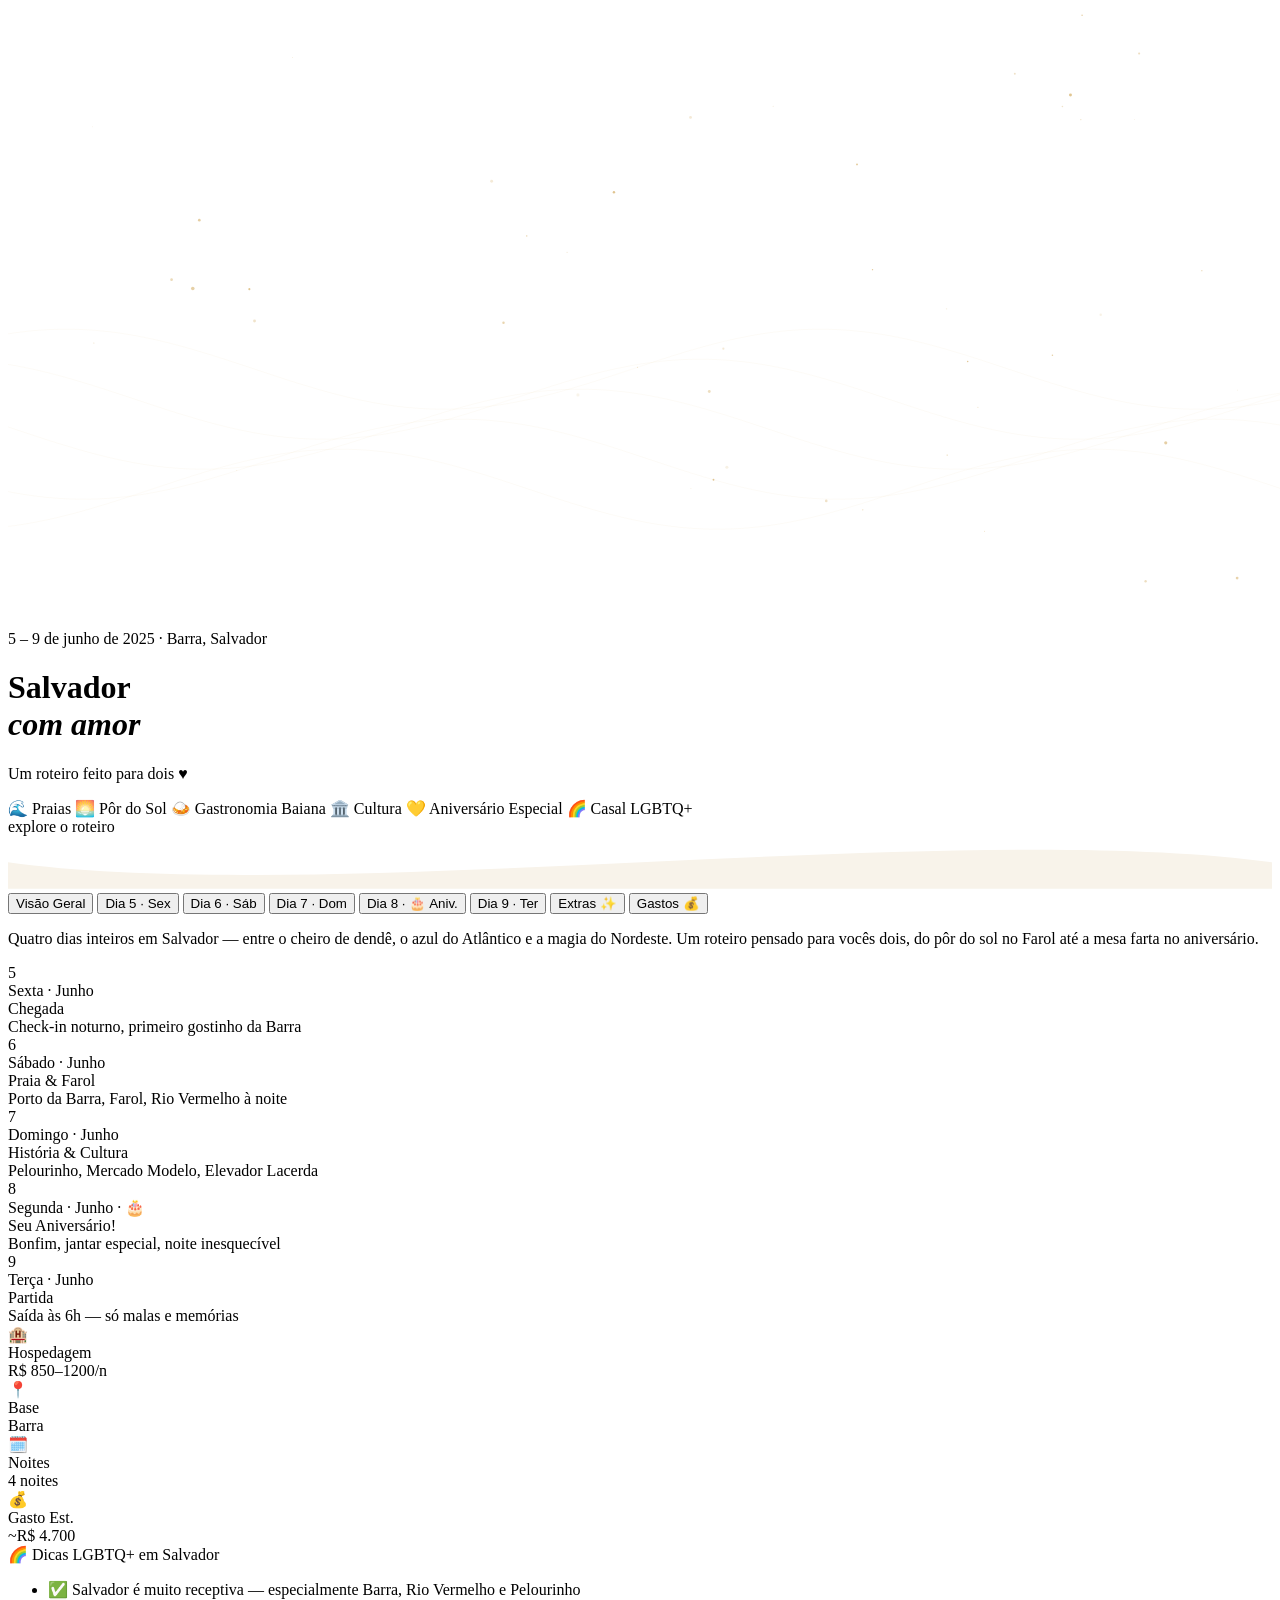
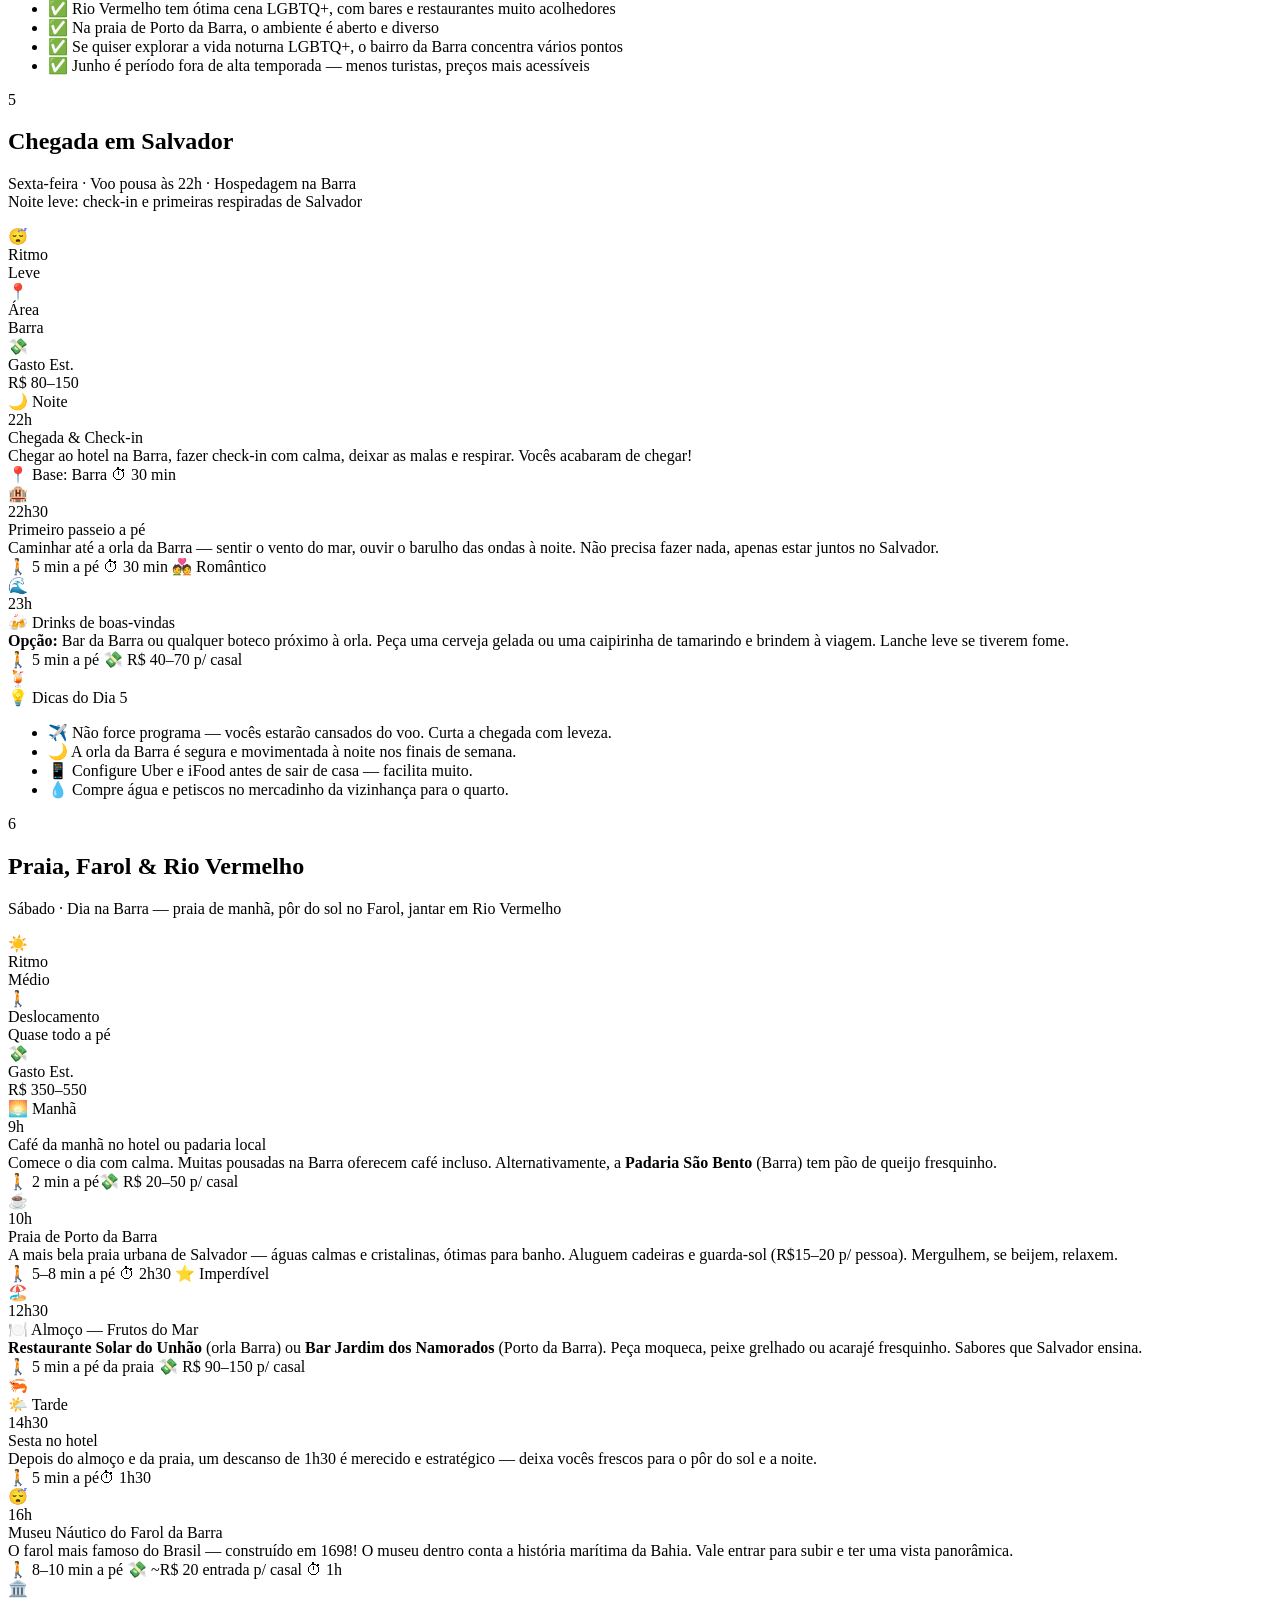
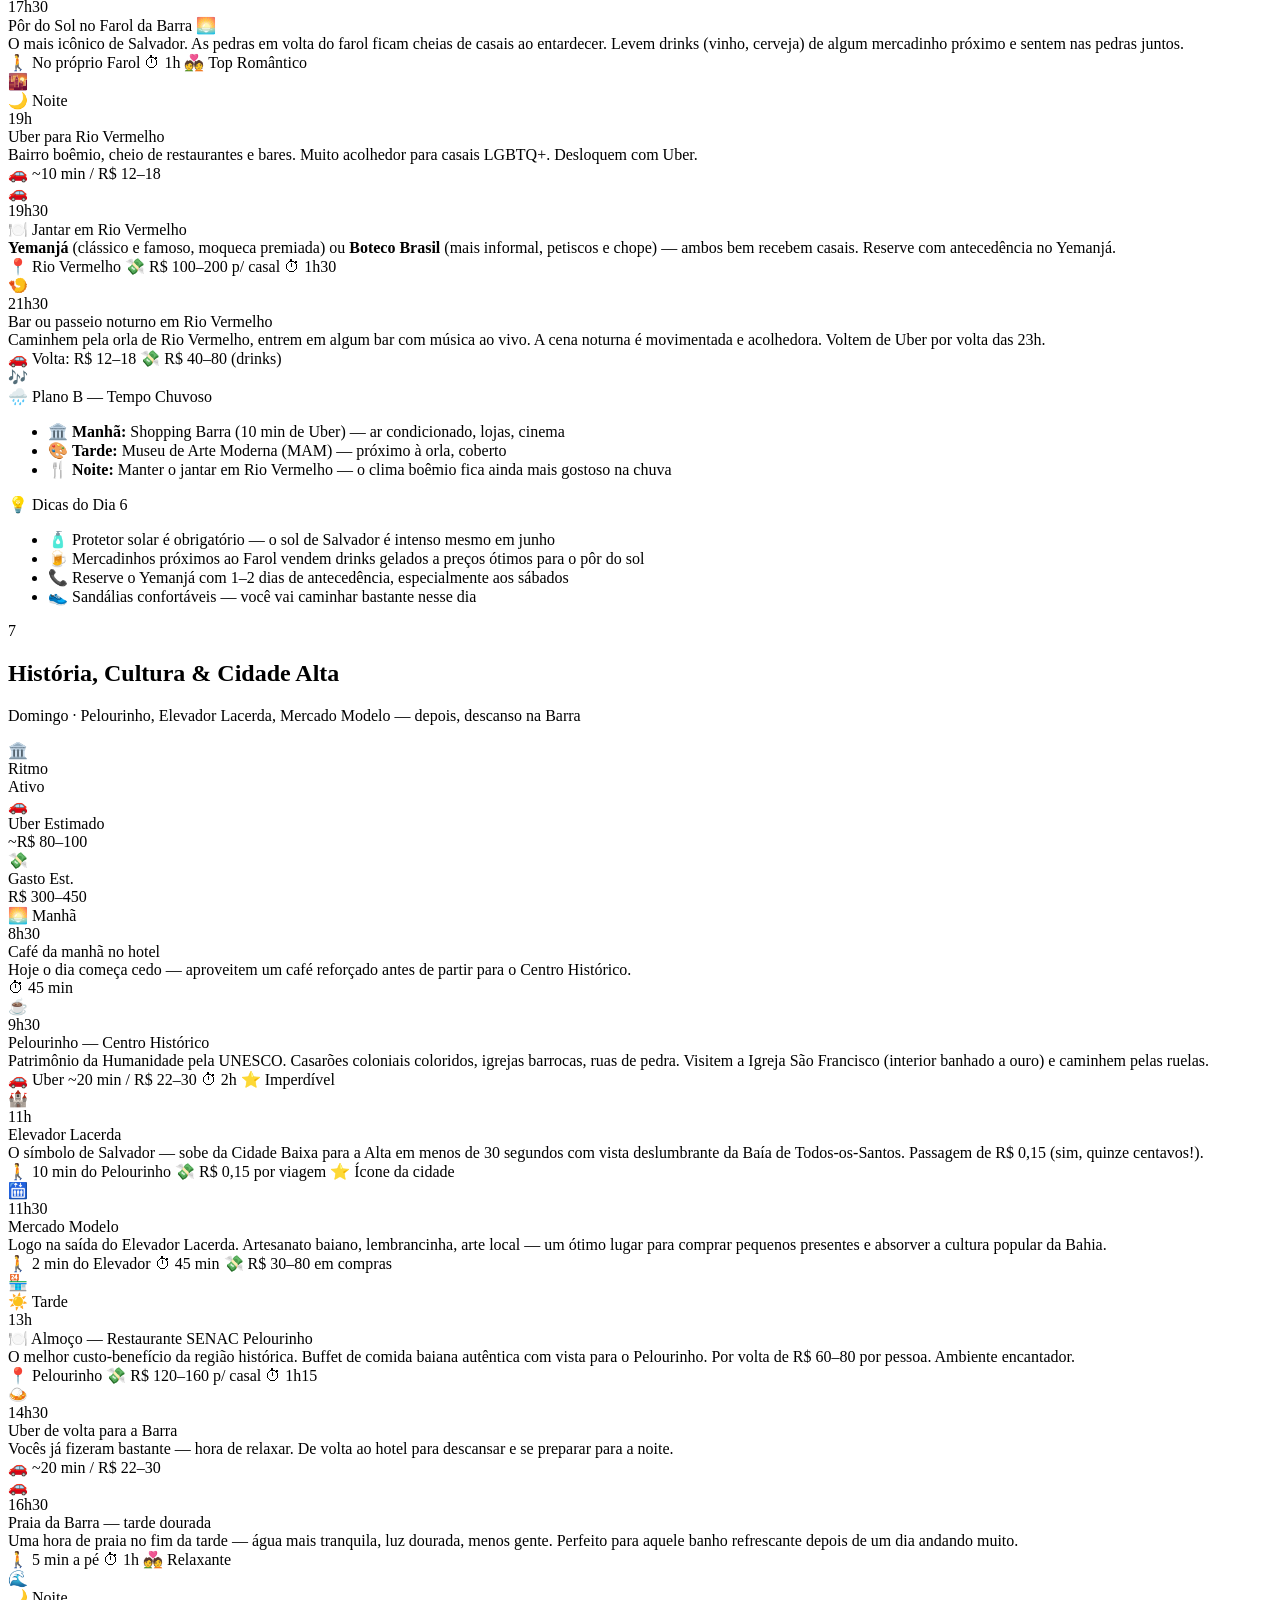
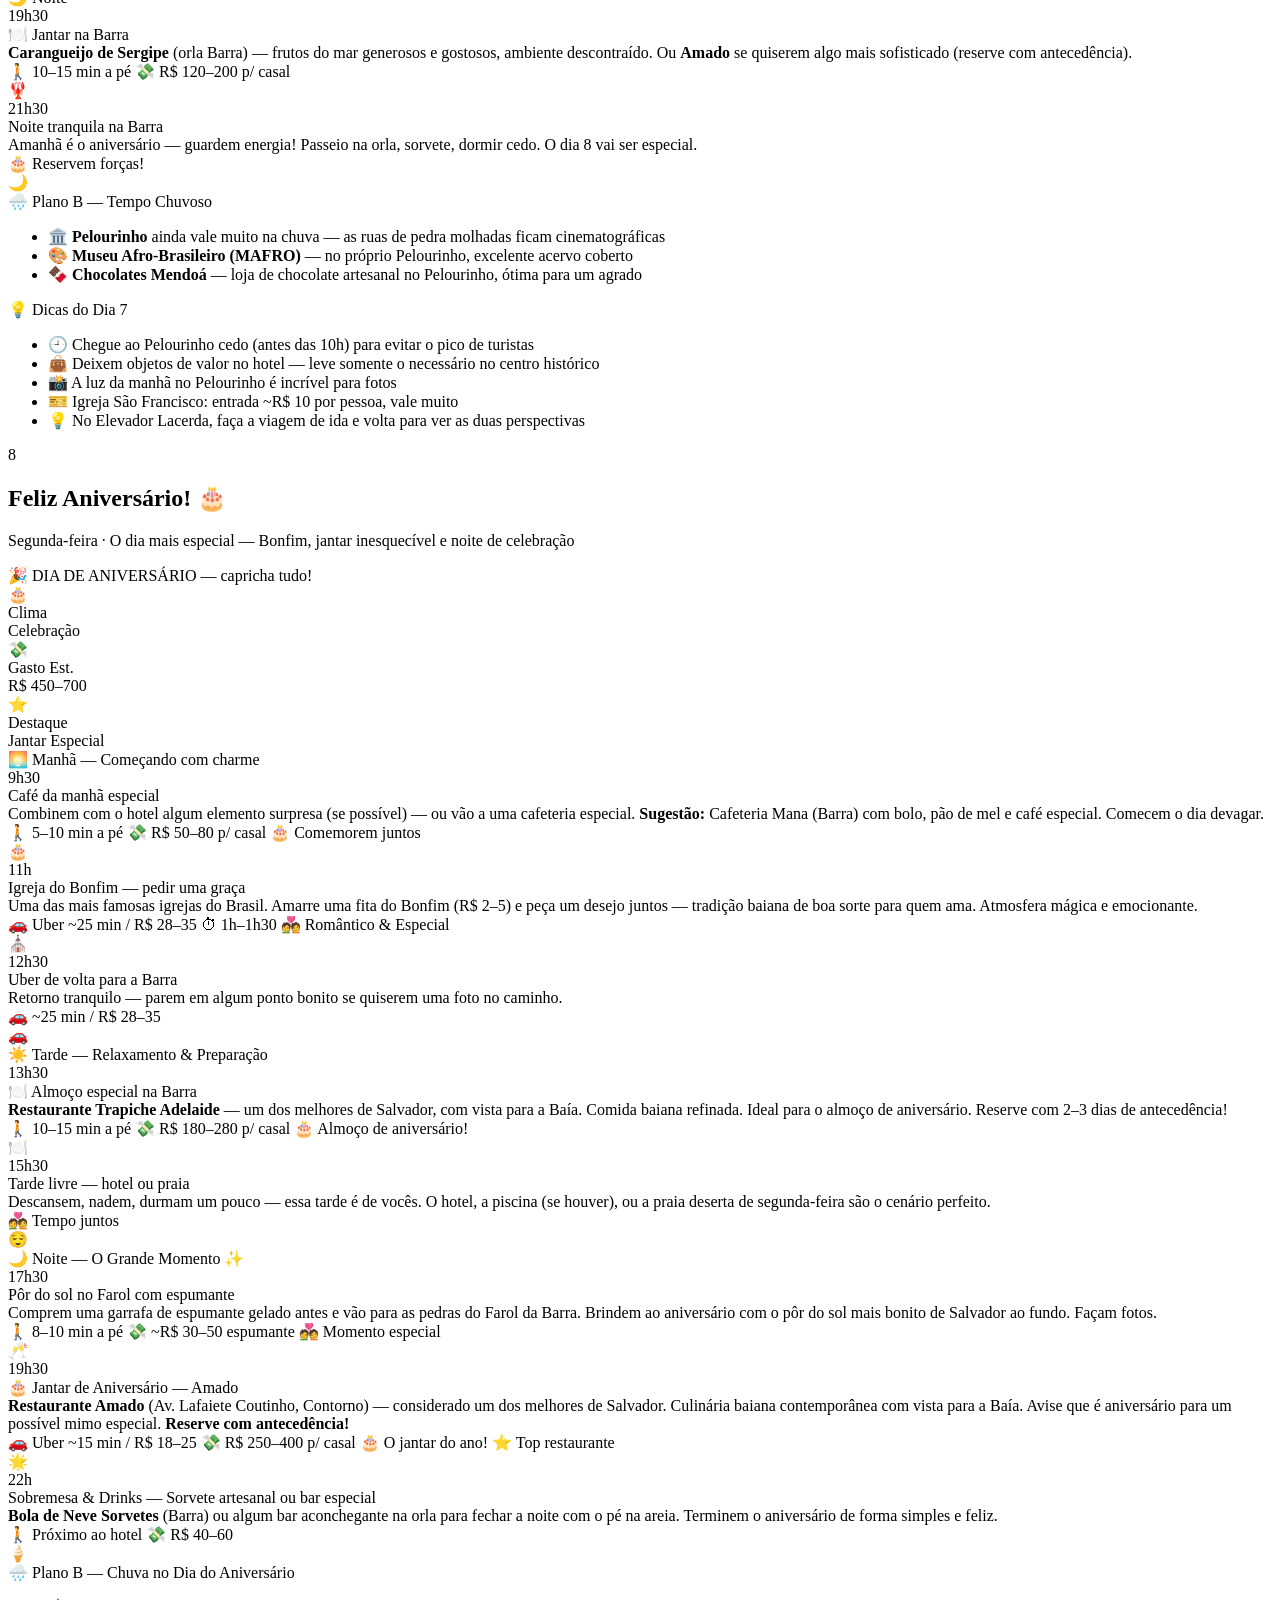
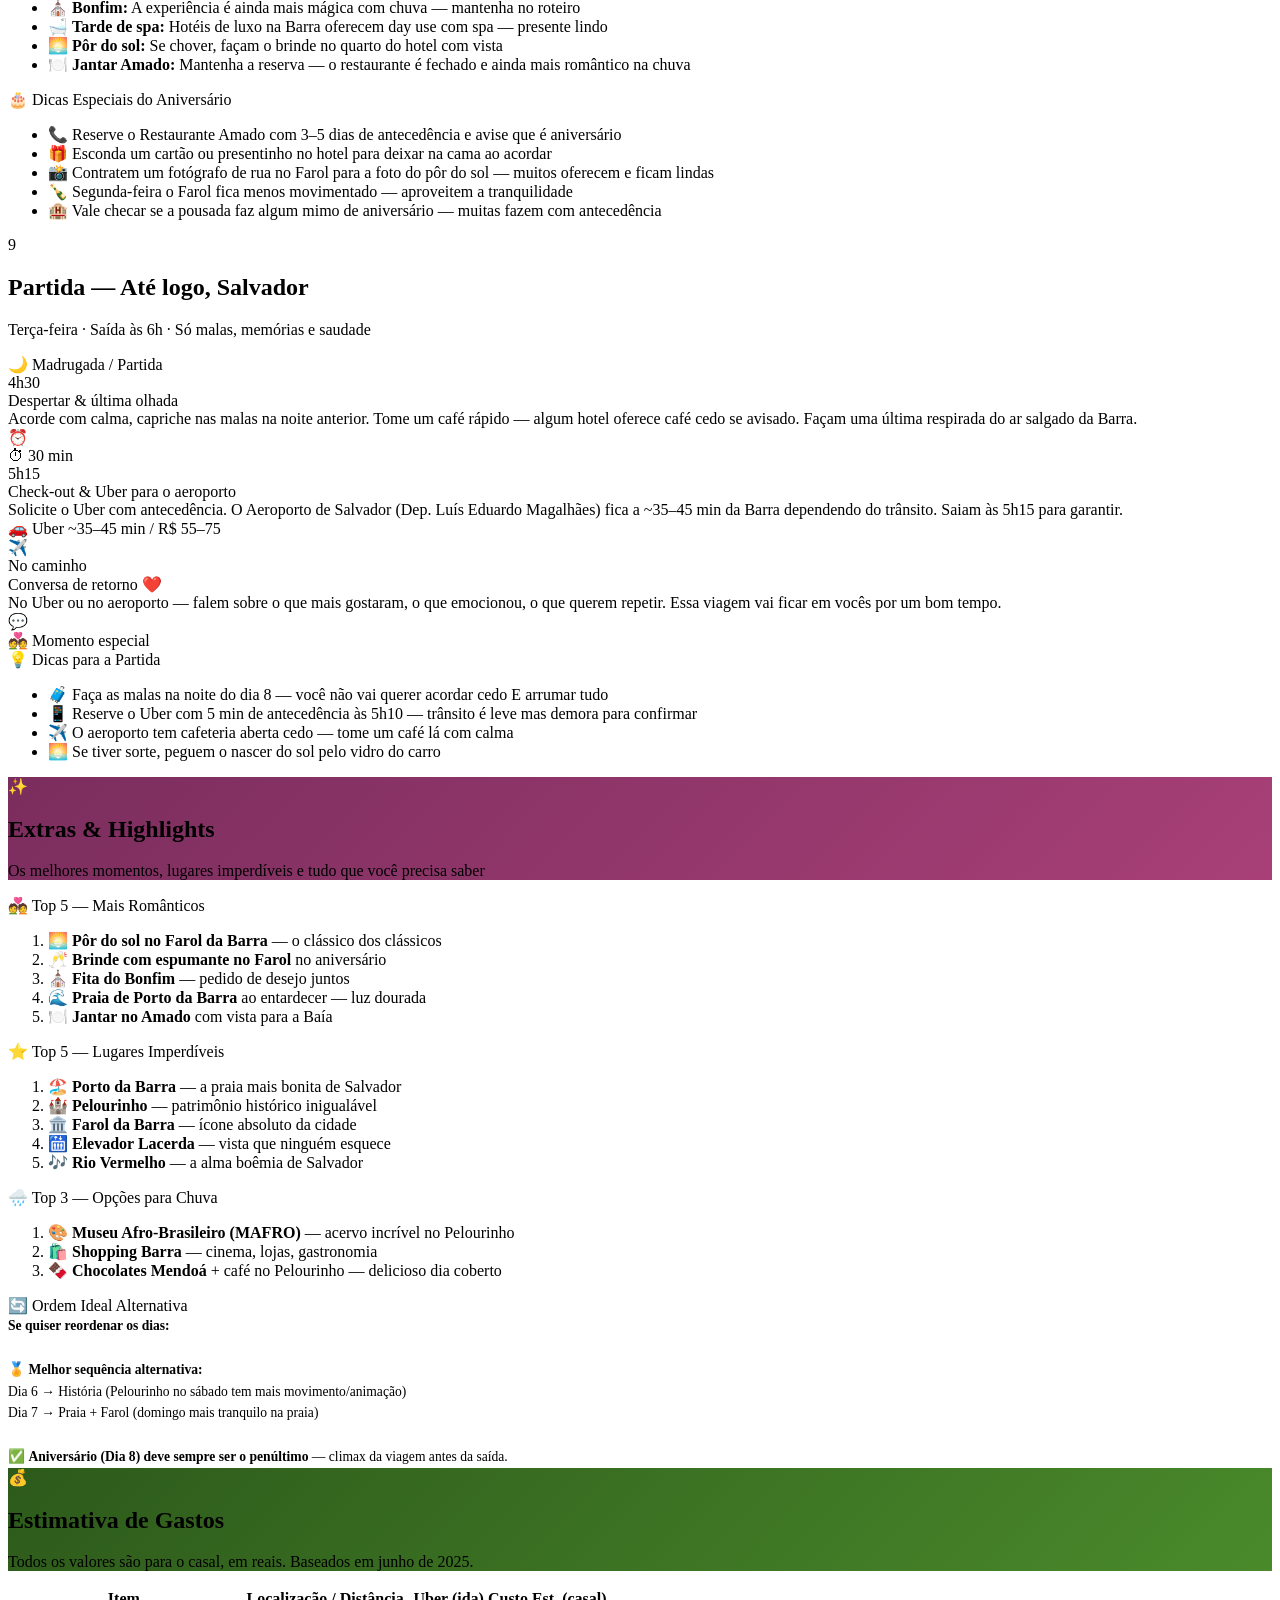
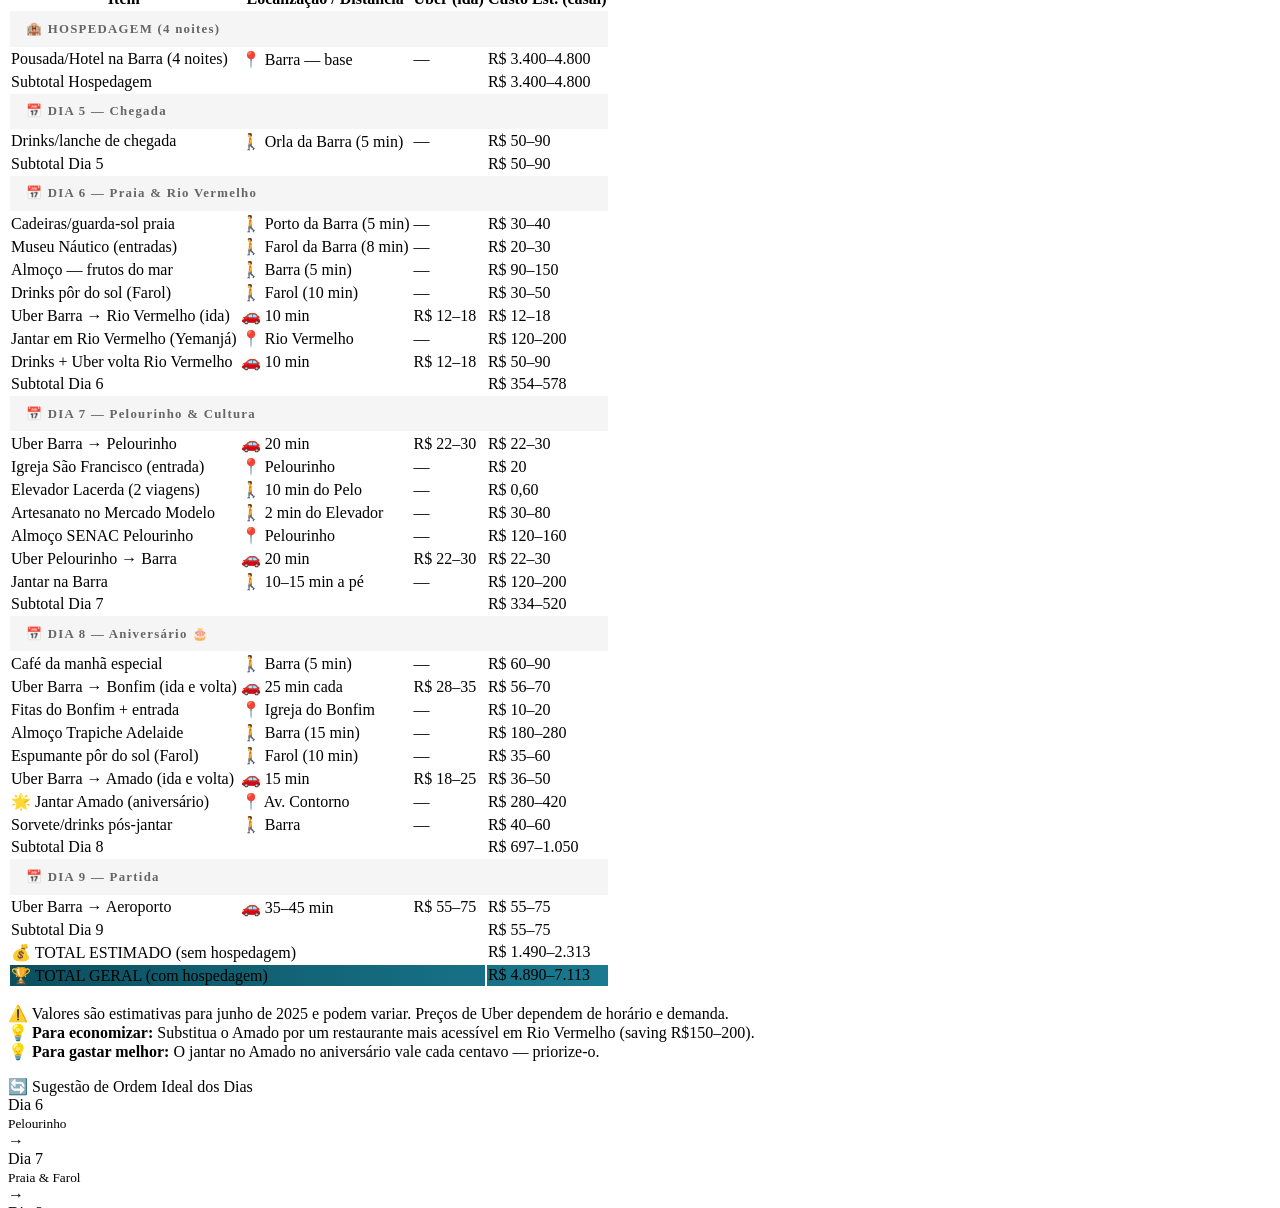
==== commit 46846a49: "Add files via upload" ====
--- a/index.html
+++ b/index.html
@@ -1,1639 +1,1604 @@
-<!DOCTYPE html>
+<!doctype html>
 <html lang="pt-BR">
-<head>
-<meta charset="UTF-8"/>
-<meta name="viewport" content="width=device-width, initial-scale=1.0"/>
-<title>Salvador — Roteiro Romântico ♥</title>
-<link href="https://fonts.googleapis.com/css2?family=Cormorant+Garamond:ital,wght@0,300;0,400;0,600;1,300;1,400&family=Jost:wght@300;400;500;600&display=swap" rel="stylesheet"/>
-<style>
-  :root {
-    --teal:     #0b4f5e;
-    --teal-l:   #1a7a90;
-    --coral:    #d9694a;
-    --gold:     #c8973a;
-    --gold-l:   #e4ba6a;
-    --cream:    #f8f3ea;
-    --dark:     #12232d;
-    --muted:    #6b8a94;
-    --white:    #ffffff;
-    --card-bg:  #ffffffcc;
-    --shadow:   0 8px 40px rgba(11,79,94,.13);
-    --radius:   18px;
-  }
-
-  *, *::before, *::after { box-sizing: border-box; margin: 0; padding: 0; }
-
-  html { scroll-behavior: smooth; }
-
-  body {
-    font-family: 'Jost', sans-serif;
-    background: var(--cream);
-    color: var(--dark);
-    overflow-x: hidden;
-  }
-
-  /* ── HERO ── */
-  .hero {
-    position: relative;
-    min-height: 100vh;
-    display: flex;
-    flex-direction: column;
-    align-items: center;
-    justify-content: center;
-    overflow: hidden;
-    background: linear-gradient(160deg, #0b3a47 0%, #0b4f5e 40%, #1a5c72 70%, #d9694a22 100%);
-  }
-
-  .hero-canvas {
-    position: absolute; inset: 0;
-    pointer-events: none; z-index: 0;
-  }
-
-  .hero-content {
-    position: relative; z-index: 2;
-    text-align: center;
-    padding: 2rem;
-  }
-
-  .hero-eyebrow {
-    font-family: 'Jost', sans-serif;
-    font-weight: 400;
-    font-size: .85rem;
-    letter-spacing: .35em;
-    text-transform: uppercase;
-    color: var(--gold-l);
-    margin-bottom: 1.2rem;
-    opacity: 0;
-    animation: fadeUp .8s .2s forwards;
-  }
-
-  .hero-title {
-    font-family: 'Cormorant Garamond', serif;
-    font-weight: 300;
-    font-size: clamp(3.5rem, 10vw, 7rem);
-    line-height: 1.05;
-    color: var(--white);
-    margin-bottom: .5rem;
-    opacity: 0;
-    animation: fadeUp .9s .4s forwards;
-  }
-
-  .hero-title em {
-    font-style: italic;
-    color: var(--gold-l);
-  }
-
-  .hero-subtitle {
-    font-family: 'Cormorant Garamond', serif;
-    font-style: italic;
-    font-size: clamp(1.1rem, 3vw, 1.5rem);
-    color: rgba(255,255,255,.7);
-    margin-bottom: 2.5rem;
-    opacity: 0;
-    animation: fadeUp .9s .6s forwards;
-  }
-
-  .hero-pills {
-    display: flex;
-    flex-wrap: wrap;
-    gap: .7rem;
-    justify-content: center;
-    opacity: 0;
-    animation: fadeUp .9s .8s forwards;
-    margin-bottom: 3rem;
-  }
-
-  .pill {
-    background: rgba(255,255,255,.12);
-    border: 1px solid rgba(255,255,255,.25);
-    color: var(--white);
-    border-radius: 999px;
-    padding: .45rem 1.1rem;
-    font-size: .8rem;
-    letter-spacing: .08em;
-    backdrop-filter: blur(8px);
-  }
-
-  .scroll-hint {
-    opacity: 0;
-    animation: fadeIn 1s 1.5s forwards;
-    color: rgba(255,255,255,.5);
-    font-size: .8rem;
-    letter-spacing: .15em;
-    text-transform: uppercase;
-    display: flex;
-    flex-direction: column;
-    align-items: center;
-    gap: .5rem;
-  }
-
-  .scroll-hint .line {
-    width: 1px; height: 50px;
-    background: linear-gradient(to bottom, transparent, rgba(255,255,255,.4));
-    animation: lineGrow 1.5s 2s ease-in-out infinite;
-  }
-
-  /* ── WAVES DIVIDER ── */
-  .wave-divider svg { display: block; width: 100%; }
-
-  /* ── NAVIGATION TABS ── */
-  .nav-sticky {
-    position: sticky; top: 0; z-index: 100;
-    background: rgba(248,243,234,.95);
-    backdrop-filter: blur(12px);
-    border-bottom: 1px solid rgba(11,79,94,.1);
-    padding: 0 1rem;
-  }
-
-  .tabs-scroll {
-    display: flex;
-    overflow-x: auto;
-    gap: 0;
-    max-width: 900px;
-    margin: 0 auto;
-    scrollbar-width: none;
-  }
-  .tabs-scroll::-webkit-scrollbar { display: none; }
-
-  .tab-btn {
-    flex-shrink: 0;
-    border: none;
-    background: none;
-    cursor: pointer;
-    padding: 1rem 1.3rem;
-    font-family: 'Jost', sans-serif;
-    font-size: .82rem;
-    font-weight: 500;
-    letter-spacing: .06em;
-    color: var(--muted);
-    text-transform: uppercase;
-    border-bottom: 2px solid transparent;
-    transition: all .25s;
-    white-space: nowrap;
-  }
-
-  .tab-btn:hover { color: var(--teal); }
-  .tab-btn.active {
-    color: var(--coral);
-    border-bottom-color: var(--coral);
-  }
-
-  /* ── SECTIONS ── */
-  .section {
-    max-width: 900px;
-    margin: 0 auto;
-    padding: 3.5rem 1.5rem;
-    display: none;
-  }
-  .section.active { display: block; }
-
-  /* ── DAY HEADER ── */
-  .day-header {
-    display: flex;
-    align-items: flex-start;
-    gap: 1.5rem;
-    margin-bottom: 2.5rem;
-    padding: 2rem;
-    background: linear-gradient(135deg, var(--teal) 0%, var(--teal-l) 100%);
-    border-radius: var(--radius);
-    color: var(--white);
-    position: relative;
-    overflow: hidden;
-  }
-
-  .day-header::after {
-    content: '';
-    position: absolute;
-    right: -30px; top: -30px;
-    width: 180px; height: 180px;
-    border-radius: 50%;
-    background: rgba(255,255,255,.06);
-  }
-
-  .day-number {
-    font-family: 'Cormorant Garamond', serif;
-    font-size: 4rem;
-    font-weight: 300;
-    line-height: 1;
-    color: var(--gold-l);
-    flex-shrink: 0;
-  }
-
-  .day-info h2 {
-    font-family: 'Cormorant Garamond', serif;
-    font-size: 1.9rem;
-    font-weight: 400;
-    margin-bottom: .3rem;
-  }
-
-  .day-info p {
-    font-size: .85rem;
-    opacity: .8;
-    line-height: 1.5;
-  }
-
-  .birthday-badge {
-    display: inline-flex;
-    align-items: center;
-    gap: .4rem;
-    background: var(--gold);
-    color: var(--dark);
-    border-radius: 999px;
-    padding: .3rem .9rem;
-    font-size: .78rem;
-    font-weight: 600;
-    margin-top: .6rem;
-    letter-spacing: .04em;
-  }
-
-  /* ── PERIOD BLOCKS ── */
-  .period {
-    margin-bottom: 1.8rem;
-  }
-
-  .period-label {
-    display: flex;
-    align-items: center;
-    gap: .8rem;
-    font-size: .75rem;
-    font-weight: 600;
-    letter-spacing: .2em;
-    text-transform: uppercase;
-    color: var(--muted);
-    margin-bottom: 1rem;
-  }
-
-  .period-label::after {
-    content: '';
-    flex: 1;
-    height: 1px;
-    background: rgba(11,79,94,.12);
-  }
-
-  /* ── ACTIVITY CARD ── */
-  .activity-list { display: flex; flex-direction: column; gap: .9rem; }
-
-  .activity-card {
-    background: var(--white);
-    border-radius: 14px;
-    padding: 1.1rem 1.3rem;
-    box-shadow: var(--shadow);
-    display: grid;
-    grid-template-columns: 60px 1fr auto;
-    gap: .5rem 1rem;
-    align-items: start;
-    border-left: 3px solid transparent;
-    transition: transform .2s, box-shadow .2s;
-    animation: fadeUp .5s both;
-  }
-
-  .activity-card:hover {
-    transform: translateY(-2px);
-    box-shadow: 0 12px 48px rgba(11,79,94,.18);
-  }
-
-  .activity-card.highlight { border-left-color: var(--coral); }
-  .activity-card.romantic  { border-left-color: #e87c9a; }
-  .activity-card.food      { border-left-color: var(--gold); }
-  .activity-card.tip       { border-left-color: var(--teal-l); background: #f0f9fb; }
-
-  .act-time {
-    font-family: 'Cormorant Garamond', serif;
-    font-size: 1.2rem;
-    color: var(--coral);
-    font-weight: 600;
-    grid-row: 1/3;
-    padding-top: .1rem;
-  }
-
-  .act-title {
-    font-weight: 600;
-    font-size: .95rem;
-    color: var(--dark);
-    line-height: 1.3;
-  }
-
-  .act-desc {
-    font-size: .83rem;
-    color: var(--muted);
-    line-height: 1.5;
-    grid-column: 2;
-  }
-
-  .act-icon {
-    font-size: 1.3rem;
-    grid-row: 1/3;
-    padding-top: .05rem;
-  }
-
-  .act-tag {
-    grid-column: 2;
-    display: flex; flex-wrap: wrap; gap: .4rem;
-    margin-top: .3rem;
-  }
-
-  .tag {
-    font-size: .7rem;
-    border-radius: 999px;
-    padding: .2rem .65rem;
-    font-weight: 500;
-    letter-spacing: .03em;
-  }
-  .tag-dist { background: #e8f4f7; color: var(--teal); }
-  .tag-uber { background: #fef4e6; color: #a06800; }
-  .tag-time { background: #f3efe8; color: #7a5a2a; }
-  .tag-price { background: #fdf0f0; color: #c0392b; }
-  .tag-special { background: #fde8f0; color: #b03060; }
-
-  /* ── PLAN B BOX ── */
-  .plan-b {
-    margin-top: 1.5rem;
-    background: linear-gradient(135deg, #f0f9fb, #e8f4f7);
-    border: 1px solid rgba(11,79,94,.15);
-    border-radius: var(--radius);
-    padding: 1.3rem 1.5rem;
-  }
-
-  .plan-b-title {
-    font-size: .8rem;
-    font-weight: 600;
-    letter-spacing: .15em;
-    text-transform: uppercase;
-    color: var(--teal);
-    margin-bottom: .8rem;
-    display: flex; align-items: center; gap: .5rem;
-  }
-
-  .plan-b ul { list-style: none; }
-  .plan-b ul li {
-    font-size: .87rem;
-    color: var(--dark);
-    padding: .35rem 0;
-    border-bottom: 1px solid rgba(11,79,94,.08);
-    display: flex; gap: .6rem;
-  }
-  .plan-b ul li:last-child { border-bottom: none; }
-
-  /* ── TIPS BOX ── */
-  .tips-box {
-    margin-top: 1.5rem;
-    border-radius: var(--radius);
-    overflow: hidden;
-    border: 1px solid rgba(200,151,58,.2);
-  }
-
-  .tips-header {
-    background: linear-gradient(90deg, var(--gold), var(--gold-l));
-    color: var(--dark);
-    padding: .8rem 1.3rem;
-    font-size: .78rem;
-    font-weight: 600;
-    letter-spacing: .15em;
-    text-transform: uppercase;
-    display: flex; align-items: center; gap: .5rem;
-  }
-
-  .tips-body {
-    background: white;
-    padding: 1rem 1.3rem;
-  }
-
-  .tips-body ul { list-style: none; }
-  .tips-body ul li {
-    font-size: .85rem;
-    color: var(--dark);
-    padding: .3rem 0;
-    display: flex; gap: .6rem; align-items: flex-start;
-  }
-
-  /* ── SUMMARY BAR ── */
-  .summary-bar {
-    display: grid;
-    grid-template-columns: repeat(auto-fit, minmax(130px, 1fr));
-    gap: 1rem;
-    margin-bottom: 2rem;
-  }
-
-  .summary-card {
-    background: var(--white);
-    border-radius: 12px;
-    padding: 1rem 1.1rem;
-    box-shadow: var(--shadow);
-    text-align: center;
-  }
-
-  .summary-card .s-icon { font-size: 1.5rem; margin-bottom: .3rem; }
-  .summary-card .s-label {
-    font-size: .7rem; color: var(--muted);
-    text-transform: uppercase; letter-spacing: .1em;
-    margin-bottom: .2rem;
-  }
-  .summary-card .s-val {
-    font-family: 'Cormorant Garamond', serif;
-    font-size: 1.3rem; font-weight: 600; color: var(--coral);
-  }
-
-  /* ── EXTRAS SECTION ── */
-  .extras-grid {
-    display: grid;
-    grid-template-columns: 1fr 1fr;
-    gap: 1.5rem;
-    margin-bottom: 2rem;
-  }
-
-  @media(max-width: 600px) { .extras-grid { grid-template-columns: 1fr; } }
-
-  .extras-card {
-    background: var(--white);
-    border-radius: var(--radius);
-    overflow: hidden;
-    box-shadow: var(--shadow);
-  }
-
-  .extras-card-header {
-    padding: 1rem 1.3rem;
-    font-size: .78rem;
-    font-weight: 600;
-    letter-spacing: .15em;
-    text-transform: uppercase;
-    color: var(--white);
-    display: flex; align-items: center; gap: .5rem;
-  }
-
-  .ec-romantic .extras-card-header { background: linear-gradient(90deg, #9b3060, #d4527a); }
-  .ec-mustgo   .extras-card-header { background: linear-gradient(90deg, var(--teal), var(--teal-l)); }
-  .ec-rain     .extras-card-header { background: linear-gradient(90deg, #4a6fa5, #6a8fc8); }
-  .ec-budget   .extras-card-header { background: linear-gradient(90deg, var(--gold), var(--gold-l)); color: var(--dark); }
-
-  .extras-card-body { padding: 1rem 1.3rem; }
-  .extras-card-body ol, .extras-card-body ul { padding-left: 1.2rem; }
-  .extras-card-body li {
-    font-size: .87rem;
-    color: var(--dark);
-    padding: .35rem 0;
-    border-bottom: 1px solid rgba(0,0,0,.05);
-    line-height: 1.5;
-  }
-  .extras-card-body li:last-child { border-bottom: none; }
-  .extras-card-body li strong { color: var(--teal); }
-
-  /* ── BUDGET TABLE ── */
-  .budget-table {
-    width: 100%;
-    border-collapse: collapse;
-    font-size: .85rem;
-    background: white;
-    border-radius: var(--radius);
-    overflow: hidden;
-    box-shadow: var(--shadow);
-    margin-bottom: 1.5rem;
-  }
-
-  .budget-table thead tr {
-    background: linear-gradient(90deg, var(--teal), var(--teal-l));
-    color: white;
-  }
-
-  .budget-table th {
-    padding: .9rem 1rem;
-    text-align: left;
-    font-weight: 500;
-    font-size: .78rem;
-    letter-spacing: .08em;
-    text-transform: uppercase;
-  }
-
-  .budget-table td {
-    padding: .75rem 1rem;
-    border-bottom: 1px solid rgba(0,0,0,.06);
-    color: var(--dark);
-  }
-
-  .budget-table tr:last-child td { border-bottom: none; }
-
-  .budget-table tr.subtotal td {
-    background: #f0f9fb;
-    font-weight: 600;
-    color: var(--teal);
-    font-size: .9rem;
-  }
-
-  .budget-table tr.total-row td {
-    background: linear-gradient(90deg, var(--coral), #e8876a);
-    color: white;
-    font-weight: 600;
-    font-size: 1rem;
-  }
-
-  .budget-note {
-    font-size: .8rem;
-    color: var(--muted);
-    text-align: center;
-    line-height: 1.6;
-    margin-bottom: 2rem;
-  }
-
-  /* ── ORDER SUGGESTION ── */
-  .order-card {
-    background: var(--white);
-    border-radius: var(--radius);
-    box-shadow: var(--shadow);
-    overflow: hidden;
-    margin-bottom: 2rem;
-  }
-
-  .order-header {
-    background: linear-gradient(90deg, var(--dark), #1e3a4a);
-    color: white;
-    padding: 1rem 1.5rem;
-    font-size: .8rem;
-    font-weight: 600;
-    letter-spacing: .15em;
-    text-transform: uppercase;
-  }
-
-  .order-body { padding: 1.3rem 1.5rem; }
-
-  .order-flow {
-    display: flex;
-    flex-wrap: wrap;
-    gap: .5rem;
-    align-items: center;
-    margin-bottom: 1rem;
-  }
-
-  .order-day {
-    background: linear-gradient(135deg, var(--teal), var(--teal-l));
-    color: white;
-    border-radius: 10px;
-    padding: .6rem 1rem;
-    font-size: .85rem;
-    font-weight: 500;
-    text-align: center;
-    min-width: 90px;
-  }
-
-  .order-arrow {
-    font-size: 1.2rem;
-    color: var(--coral);
-    font-weight: bold;
-  }
-
-  .order-rationale {
-    font-size: .83rem;
-    color: var(--muted);
-    line-height: 1.6;
-  }
-
-  /* ── ANIMATIONS ── */
-  @keyframes fadeUp {
-    from { opacity:0; transform:translateY(20px); }
-    to   { opacity:1; transform:translateY(0); }
-  }
-  @keyframes fadeIn {
-    from { opacity:0; }
-    to   { opacity:1; }
-  }
-  @keyframes lineGrow {
-    0%,100% { transform: scaleY(0.5); opacity:.4; }
-    50%      { transform: scaleY(1);   opacity:1;  }
-  }
-  @keyframes float {
-    0%,100% { transform: translateY(0); }
-    50%      { transform: translateY(-8px); }
-  }
-
-  .section .activity-card:nth-child(1) { animation-delay: .05s; }
-  .section .activity-card:nth-child(2) { animation-delay: .10s; }
-  .section .activity-card:nth-child(3) { animation-delay: .15s; }
-  .section .activity-card:nth-child(4) { animation-delay: .20s; }
-  .section .activity-card:nth-child(5) { animation-delay: .25s; }
-
-  /* ── FOOTER ── */
-  footer {
-    background: var(--dark);
-    color: rgba(255,255,255,.5);
-    text-align: center;
-    padding: 2rem 1rem;
-    font-size: .8rem;
-    line-height: 1.7;
-  }
-
-  footer strong { color: var(--gold-l); }
-
-  /* ── OVERVIEW SECTION ── */
-  .overview-intro {
-    font-family: 'Cormorant Garamond', serif;
-    font-size: 1.3rem;
-    font-weight: 300;
-    font-style: italic;
-    color: var(--teal);
-    line-height: 1.7;
-    text-align: center;
-    padding: 1.5rem 2rem;
-    border-top: 1px solid rgba(11,79,94,.15);
-    border-bottom: 1px solid rgba(11,79,94,.15);
-    margin-bottom: 2.5rem;
-  }
-
-  .days-overview {
-    display: grid;
-    grid-template-columns: repeat(auto-fit, minmax(180px, 1fr));
-    gap: 1rem;
-    margin-bottom: 2.5rem;
-  }
-
-  .day-overview-card {
-    background: var(--white);
-    border-radius: 14px;
-    padding: 1.3rem 1.2rem;
-    box-shadow: var(--shadow);
-    cursor: pointer;
-    transition: all .25s;
-    border-top: 3px solid var(--teal);
-    text-align: center;
-  }
-
-  .day-overview-card:hover {
-    transform: translateY(-3px);
-    box-shadow: 0 14px 50px rgba(11,79,94,.2);
-    border-top-color: var(--coral);
-  }
-
-  .day-overview-card.birthday { border-top-color: var(--gold); }
-
-  .doc-num {
-    font-family: 'Cormorant Garamond', serif;
-    font-size: 2.5rem;
-    color: var(--coral);
-    font-weight: 300;
-    line-height: 1;
-  }
-
-  .doc-date {
-    font-size: .75rem;
-    color: var(--muted);
-    letter-spacing: .08em;
-    text-transform: uppercase;
-    margin-bottom: .5rem;
-  }
-
-  .doc-title {
-    font-weight: 600;
-    font-size: .9rem;
-    color: var(--dark);
-    margin-bottom: .3rem;
-  }
-
-  .doc-desc {
-    font-size: .78rem;
-    color: var(--muted);
-    line-height: 1.4;
-  }
-
-  .highlight-heart {
-    display: inline-block;
-    color: #e87c9a;
-    animation: float 2s ease-in-out infinite;
-  }
-</style>
-</head>
-<body>
-
-<!-- HERO -->
-<header class="hero">
-  <canvas class="hero-canvas" id="heroCanvas"></canvas>
-  <div class="hero-content">
-    <p class="hero-eyebrow">5 – 9 de junho de 2025 · Barra, Salvador</p>
-    <h1 class="hero-title">Salvador<br><em>com amor</em></h1>
-    <p class="hero-subtitle">Um roteiro feito para dois <span class="highlight-heart">♥</span></p>
-    <div class="hero-pills">
-      <span class="pill">🌊 Praias</span>
-      <span class="pill">🌅 Pôr do Sol</span>
-      <span class="pill">🍛 Gastronomia Baiana</span>
-      <span class="pill">🏛️ Cultura</span>
-      <span class="pill">💛 Aniversário Especial</span>
-      <span class="pill">🌈 Casal LGBTQ+</span>
-    </div>
-    <div class="scroll-hint">
-      <span>explore o roteiro</span>
-      <div class="line"></div>
-    </div>
-  </div>
-</header>
-
-<!-- WAVE DIVIDER -->
-<div class="wave-divider">
-  <svg viewBox="0 0 1440 60" xmlns="http://www.w3.org/2000/svg" preserveAspectRatio="none">
-    <path d="M0,30 C360,80 1080,-20 1440,30 L1440,60 L0,60 Z" fill="#f8f3ea"/>
-  </svg>
-</div>
-
-<!-- STICKY TABS -->
-<nav class="nav-sticky">
-  <div class="tabs-scroll">
-    <button class="tab-btn active" onclick="showTab('overview')">Visão Geral</button>
-    <button class="tab-btn" onclick="showTab('dia5')">Dia 5 · Sex</button>
-    <button class="tab-btn" onclick="showTab('dia6')">Dia 6 · Sáb</button>
-    <button class="tab-btn" onclick="showTab('dia7')">Dia 7 · Dom</button>
-    <button class="tab-btn" onclick="showTab('dia8')">Dia 8 · 🎂 Aniv.</button>
-    <button class="tab-btn" onclick="showTab('dia9')">Dia 9 · Ter</button>
-    <button class="tab-btn" onclick="showTab('extras')">Extras ✨</button>
-    <button class="tab-btn" onclick="showTab('gastos')">Gastos 💰</button>
-  </div>
-</nav>
-
-<!-- ════════════════════════════════════ OVERVIEW ════════════════════════════════════ -->
-<section class="section active" id="tab-overview">
-  <p class="overview-intro">
-    Quatro dias inteiros em Salvador — entre o cheiro de dendê, o azul do Atlântico 
-    e a magia do Nordeste. Um roteiro pensado para vocês dois, do pôr do sol no Farol 
-    até a mesa farta no aniversário.
-  </p>
-
-  <div class="days-overview">
-    <div class="day-overview-card" onclick="showTab('dia5')">
-      <div class="doc-num">5</div>
-      <div class="doc-date">Sexta · Junho</div>
-      <div class="doc-title">Chegada</div>
-      <div class="doc-desc">Check-in noturno, primeiro gostinho da Barra</div>
-    </div>
-    <div class="day-overview-card" onclick="showTab('dia6')">
-      <div class="doc-num">6</div>
-      <div class="doc-date">Sábado · Junho</div>
-      <div class="doc-title">Praia & Farol</div>
-      <div class="doc-desc">Porto da Barra, Farol, Rio Vermelho à noite</div>
-    </div>
-    <div class="day-overview-card" onclick="showTab('dia7')">
-      <div class="doc-num">7</div>
-      <div class="doc-date">Domingo · Junho</div>
-      <div class="doc-title">História & Cultura</div>
-      <div class="doc-desc">Pelourinho, Mercado Modelo, Elevador Lacerda</div>
-    </div>
-    <div class="day-overview-card birthday" onclick="showTab('dia8')">
-      <div class="doc-num">8</div>
-      <div class="doc-date">Segunda · Junho · 🎂</div>
-      <div class="doc-title">Seu Aniversário!</div>
-      <div class="doc-desc">Bonfim, jantar especial, noite inesquecível</div>
-    </div>
-    <div class="day-overview-card" onclick="showTab('dia9')">
-      <div class="doc-num">9</div>
-      <div class="doc-date">Terça · Junho</div>
-      <div class="doc-title">Partida</div>
-      <div class="doc-desc">Saída às 6h — só malas e memórias</div>
-    </div>
-  </div>
-
-  <div class="summary-bar">
-    <div class="summary-card">
-      <div class="s-icon">🏨</div>
-      <div class="s-label">Hospedagem</div>
-      <div class="s-val">R$ 850–1200/n</div>
-    </div>
-    <div class="summary-card">
-      <div class="s-icon">📍</div>
-      <div class="s-label">Base</div>
-      <div class="s-val">Barra</div>
-    </div>
-    <div class="summary-card">
-      <div class="s-icon">🗓️</div>
-      <div class="s-label">Noites</div>
-      <div class="s-val">4 noites</div>
-    </div>
-    <div class="summary-card">
-      <div class="s-icon">💰</div>
-      <div class="s-label">Gasto Est.</div>
-      <div class="s-val">~R$ 4.700</div>
-    </div>
-  </div>
-
-  <div class="tips-box">
-    <div class="tips-header">🌈 Dicas LGBTQ+ em Salvador</div>
-    <div class="tips-body">
-      <ul>
-        <li>✅ Salvador é muito receptiva — especialmente Barra, Rio Vermelho e Pelourinho</li>
-        <li>✅ Rio Vermelho tem ótima cena LGBTQ+, com bares e restaurantes muito acolhedores</li>
-        <li>✅ Na praia de Porto da Barra, o ambiente é aberto e diverso</li>
-        <li>✅ Se quiser explorar a vida noturna LGBTQ+, o bairro da Barra concentra vários pontos</li>
-        <li>✅ Junho é período fora de alta temporada — menos turistas, preços mais acessíveis</li>
-      </ul>
-    </div>
-  </div>
-</section>
-
-<!-- ════════════════════════════════════ DIA 5 ════════════════════════════════════ -->
-<section class="section" id="tab-dia5">
-  <div class="day-header">
-    <div class="day-number">5</div>
-    <div class="day-info">
-      <h2>Chegada em Salvador</h2>
-      <p>Sexta-feira · Voo pousa às 22h · Hospedagem na Barra<br>Noite leve: check-in e primeiras respiradas de Salvador</p>
-    </div>
-  </div>
-
-  <div class="summary-bar">
-    <div class="summary-card"><div class="s-icon">😴</div><div class="s-label">Ritmo</div><div class="s-val">Leve</div></div>
-    <div class="summary-card"><div class="s-icon">📍</div><div class="s-label">Área</div><div class="s-val">Barra</div></div>
-    <div class="summary-card"><div class="s-icon">💸</div><div class="s-label">Gasto Est.</div><div class="s-val">R$ 80–150</div></div>
-  </div>
-
-  <div class="period">
-    <div class="period-label">🌙 Noite</div>
-    <div class="activity-list">
-      <div class="activity-card highlight">
-        <div class="act-time">22h</div>
-        <div class="act-title">Chegada & Check-in</div>
-        <div class="act-desc">Chegar ao hotel na Barra, fazer check-in com calma, deixar as malas e respirar. Vocês acabaram de chegar!</div>
-        <div class="act-tag">
-          <span class="tag tag-dist">📍 Base: Barra</span>
-          <span class="tag tag-time">⏱ 30 min</span>
-        </div>
-        <div class="act-icon">🏨</div>
-      </div>
-      <div class="activity-card romantic">
-        <div class="act-time">22h30</div>
-        <div class="act-title">Primeiro passeio a pé</div>
-        <div class="act-desc">Caminhar até a orla da Barra — sentir o vento do mar, ouvir o barulho das ondas à noite. Não precisa fazer nada, apenas estar juntos no Salvador.</div>
-        <div class="act-tag">
-          <span class="tag tag-dist">🚶 5 min a pé</span>
-          <span class="tag tag-time">⏱ 30 min</span>
-          <span class="tag tag-special">💑 Romântico</span>
-        </div>
-        <div class="act-icon">🌊</div>
-      </div>
-      <div class="activity-card food">
-        <div class="act-time">23h</div>
-        <div class="act-title">🍻 Drinks de boas-vindas</div>
-        <div class="act-desc"><strong>Opção:</strong> Bar da Barra ou qualquer boteco próximo à orla. Peça uma cerveja gelada ou uma caipirinha de tamarindo e brindem à viagem. Lanche leve se tiverem fome.</div>
-        <div class="act-tag">
-          <span class="tag tag-dist">🚶 5 min a pé</span>
-          <span class="tag tag-uber">💸 R$ 40–70 p/ casal</span>
-        </div>
-        <div class="act-icon">🍹</div>
-      </div>
-    </div>
-  </div>
-
-  <div class="tips-box">
-    <div class="tips-header">💡 Dicas do Dia 5</div>
-    <div class="tips-body">
-      <ul>
-        <li>✈️ Não force programa — vocês estarão cansados do voo. Curta a chegada com leveza.</li>
-        <li>🌙 A orla da Barra é segura e movimentada à noite nos finais de semana.</li>
-        <li>📱 Configure Uber e iFood antes de sair de casa — facilita muito.</li>
-        <li>💧 Compre água e petiscos no mercadinho da vizinhança para o quarto.</li>
-      </ul>
-    </div>
-  </div>
-</section>
-
-<!-- ════════════════════════════════════ DIA 6 ════════════════════════════════════ -->
-<section class="section" id="tab-dia6">
-  <div class="day-header">
-    <div class="day-number">6</div>
-    <div class="day-info">
-      <h2>Praia, Farol & Rio Vermelho</h2>
-      <p>Sábado · Dia na Barra — praia de manhã, pôr do sol no Farol, jantar em Rio Vermelho</p>
-    </div>
-  </div>
-
-  <div class="summary-bar">
-    <div class="summary-card"><div class="s-icon">☀️</div><div class="s-label">Ritmo</div><div class="s-val">Médio</div></div>
-    <div class="summary-card"><div class="s-icon">🚶</div><div class="s-label">Deslocamento</div><div class="s-val">Quase todo a pé</div></div>
-    <div class="summary-card"><div class="s-icon">💸</div><div class="s-label">Gasto Est.</div><div class="s-val">R$ 350–550</div></div>
-  </div>
-
-  <div class="period">
-    <div class="period-label">🌅 Manhã</div>
-    <div class="activity-list">
-      <div class="activity-card">
-        <div class="act-time">9h</div>
-        <div class="act-title">Café da manhã no hotel ou padaria local</div>
-        <div class="act-desc">Comece o dia com calma. Muitas pousadas na Barra oferecem café incluso. Alternativamente, a <strong>Padaria São Bento</strong> (Barra) tem pão de queijo fresquinho.</div>
-        <div class="act-tag"><span class="tag tag-dist">🚶 2 min a pé</span><span class="tag tag-uber">💸 R$ 20–50 p/ casal</span></div>
-        <div class="act-icon">☕</div>
-      </div>
-      <div class="activity-card highlight">
-        <div class="act-time">10h</div>
-        <div class="act-title">Praia de Porto da Barra</div>
-        <div class="act-desc">A mais bela praia urbana de Salvador — águas calmas e cristalinas, ótimas para banho. Aluguem cadeiras e guarda-sol (R$15–20 p/ pessoa). Mergulhem, se beijem, relaxem.</div>
-        <div class="act-tag">
-          <span class="tag tag-dist">🚶 5–8 min a pé</span>
-          <span class="tag tag-time">⏱ 2h30</span>
-          <span class="tag tag-special">⭐ Imperdível</span>
-        </div>
-        <div class="act-icon">🏖️</div>
-      </div>
-      <div class="activity-card food">
-        <div class="act-time">12h30</div>
-        <div class="act-title">🍽️ Almoço — Frutos do Mar</div>
-        <div class="act-desc"><strong>Restaurante Solar do Unhão</strong> (orla Barra) ou <strong>Bar Jardim dos Namorados</strong> (Porto da Barra). Peça moqueca, peixe grelhado ou acarajé fresquinho. Sabores que Salvador ensina.</div>
-        <div class="act-tag">
-          <span class="tag tag-dist">🚶 5 min a pé da praia</span>
-          <span class="tag tag-uber">💸 R$ 90–150 p/ casal</span>
-        </div>
-        <div class="act-icon">🦐</div>
-      </div>
-    </div>
-  </div>
-
-  <div class="period">
-    <div class="period-label">🌤️ Tarde</div>
-    <div class="activity-list">
-      <div class="activity-card">
-        <div class="act-time">14h30</div>
-        <div class="act-title">Sesta no hotel</div>
-        <div class="act-desc">Depois do almoço e da praia, um descanso de 1h30 é merecido e estratégico — deixa vocês frescos para o pôr do sol e a noite.</div>
-        <div class="act-tag"><span class="tag tag-dist">🚶 5 min a pé</span><span class="tag tag-time">⏱ 1h30</span></div>
-        <div class="act-icon">😴</div>
-      </div>
-      <div class="activity-card highlight">
-        <div class="act-time">16h</div>
-        <div class="act-title">Museu Náutico do Farol da Barra</div>
-        <div class="act-desc">O farol mais famoso do Brasil — construído em 1698! O museu dentro conta a história marítima da Bahia. Vale entrar para subir e ter uma vista panorâmica.</div>
-        <div class="act-tag">
-          <span class="tag tag-dist">🚶 8–10 min a pé</span>
-          <span class="tag tag-uber">💸 ~R$ 20 entrada p/ casal</span>
-          <span class="tag tag-time">⏱ 1h</span>
-        </div>
-        <div class="act-icon">🏛️</div>
-      </div>
-      <div class="activity-card romantic">
-        <div class="act-time">17h30</div>
-        <div class="act-title">Pôr do Sol no Farol da Barra 🌅</div>
-        <div class="act-desc">O mais icônico de Salvador. As pedras em volta do farol ficam cheias de casais ao entardecer. Levem drinks (vinho, cerveja) de algum mercadinho próximo e sentem nas pedras juntos.</div>
-        <div class="act-tag">
-          <span class="tag tag-dist">🚶 No próprio Farol</span>
-          <span class="tag tag-time">⏱ 1h</span>
-          <span class="tag tag-special">💑 Top Romântico</span>
-        </div>
-        <div class="act-icon">🌇</div>
-      </div>
-    </div>
-  </div>
-
-  <div class="period">
-    <div class="period-label">🌙 Noite</div>
-    <div class="activity-list">
-      <div class="activity-card">
-        <div class="act-time">19h</div>
-        <div class="act-title">Uber para Rio Vermelho</div>
-        <div class="act-desc">Bairro boêmio, cheio de restaurantes e bares. Muito acolhedor para casais LGBTQ+. Desloquem com Uber.</div>
-        <div class="act-tag">
-          <span class="tag tag-uber">🚗 ~10 min / R$ 12–18</span>
-        </div>
-        <div class="act-icon">🚗</div>
-      </div>
-      <div class="activity-card food">
-        <div class="act-time">19h30</div>
-        <div class="act-title">🍽️ Jantar em Rio Vermelho</div>
-        <div class="act-desc"><strong>Yemanjá</strong> (clássico e famoso, moqueca premiada) ou <strong>Boteco Brasil</strong> (mais informal, petiscos e chope) — ambos bem recebem casais. Reserve com antecedência no Yemanjá.</div>
-        <div class="act-tag">
-          <span class="tag tag-dist">📍 Rio Vermelho</span>
-          <span class="tag tag-uber">💸 R$ 100–200 p/ casal</span>
-          <span class="tag tag-time">⏱ 1h30</span>
-        </div>
-        <div class="act-icon">🍤</div>
-      </div>
-      <div class="activity-card romantic">
-        <div class="act-time">21h30</div>
-        <div class="act-title">Bar ou passeio noturno em Rio Vermelho</div>
-        <div class="act-desc">Caminhem pela orla de Rio Vermelho, entrem em algum bar com música ao vivo. A cena noturna é movimentada e acolhedora. Voltem de Uber por volta das 23h.</div>
-        <div class="act-tag">
-          <span class="tag tag-uber">🚗 Volta: R$ 12–18</span>
-          <span class="tag tag-uber">💸 R$ 40–80 (drinks)</span>
-        </div>
-        <div class="act-icon">🎶</div>
-      </div>
-    </div>
-  </div>
-
-  <div class="plan-b">
-    <div class="plan-b-title">🌧️ Plano B — Tempo Chuvoso</div>
-    <ul>
-      <li>🏛️ <strong>Manhã:</strong> Shopping Barra (10 min de Uber) — ar condicionado, lojas, cinema</li>
-      <li>🎨 <strong>Tarde:</strong> Museu de Arte Moderna (MAM) — próximo à orla, coberto</li>
-      <li>🍴 <strong>Noite:</strong> Manter o jantar em Rio Vermelho — o clima boêmio fica ainda mais gostoso na chuva</li>
-    </ul>
-  </div>
-
-  <div class="tips-box">
-    <div class="tips-header">💡 Dicas do Dia 6</div>
-    <div class="tips-body">
-      <ul>
-        <li>🧴 Protetor solar é obrigatório — o sol de Salvador é intenso mesmo em junho</li>
-        <li>🍺 Mercadinhos próximos ao Farol vendem drinks gelados a preços ótimos para o pôr do sol</li>
-        <li>📞 Reserve o Yemanjá com 1–2 dias de antecedência, especialmente aos sábados</li>
-        <li>👟 Sandálias confortáveis — você vai caminhar bastante nesse dia</li>
-      </ul>
-    </div>
-  </div>
-</section>
-
-<!-- ════════════════════════════════════ DIA 7 ════════════════════════════════════ -->
-<section class="section" id="tab-dia7">
-  <div class="day-header">
-    <div class="day-number">7</div>
-    <div class="day-info">
-      <h2>História, Cultura & Cidade Alta</h2>
-      <p>Domingo · Pelourinho, Elevador Lacerda, Mercado Modelo — depois, descanso na Barra</p>
-    </div>
-  </div>
-
-  <div class="summary-bar">
-    <div class="summary-card"><div class="s-icon">🏛️</div><div class="s-label">Ritmo</div><div class="s-val">Ativo</div></div>
-    <div class="summary-card"><div class="s-icon">🚗</div><div class="s-label">Uber Estimado</div><div class="s-val">~R$ 80–100</div></div>
-    <div class="summary-card"><div class="s-icon">💸</div><div class="s-label">Gasto Est.</div><div class="s-val">R$ 300–450</div></div>
-  </div>
-
-  <div class="period">
-    <div class="period-label">🌅 Manhã</div>
-    <div class="activity-list">
-      <div class="activity-card">
-        <div class="act-time">8h30</div>
-        <div class="act-title">Café da manhã no hotel</div>
-        <div class="act-desc">Hoje o dia começa cedo — aproveitem um café reforçado antes de partir para o Centro Histórico.</div>
-        <div class="act-tag"><span class="tag tag-time">⏱ 45 min</span></div>
-        <div class="act-icon">☕</div>
-      </div>
-      <div class="activity-card highlight">
-        <div class="act-time">9h30</div>
-        <div class="act-title">Pelourinho — Centro Histórico</div>
-        <div class="act-desc">Patrimônio da Humanidade pela UNESCO. Casarões coloniais coloridos, igrejas barrocas, ruas de pedra. Visitem a Igreja São Francisco (interior banhado a ouro) e caminhem pelas ruelas.</div>
-        <div class="act-tag">
-          <span class="tag tag-uber">🚗 Uber ~20 min / R$ 22–30</span>
-          <span class="tag tag-time">⏱ 2h</span>
-          <span class="tag tag-special">⭐ Imperdível</span>
-        </div>
-        <div class="act-icon">🏰</div>
-      </div>
-      <div class="activity-card highlight">
-        <div class="act-time">11h</div>
-        <div class="act-title">Elevador Lacerda</div>
-        <div class="act-desc">O símbolo de Salvador — sobe da Cidade Baixa para a Alta em menos de 30 segundos com vista deslumbrante da Baía de Todos-os-Santos. Passagem de R$ 0,15 (sim, quinze centavos!).</div>
-        <div class="act-tag">
-          <span class="tag tag-dist">🚶 10 min do Pelourinho</span>
-          <span class="tag tag-uber">💸 R$ 0,15 por viagem</span>
-          <span class="tag tag-special">⭐ Ícone da cidade</span>
-        </div>
-        <div class="act-icon">🛗</div>
-      </div>
-      <div class="activity-card highlight">
-        <div class="act-time">11h30</div>
-        <div class="act-title">Mercado Modelo</div>
-        <div class="act-desc">Logo na saída do Elevador Lacerda. Artesanato baiano, lembrancinha, arte local — um ótimo lugar para comprar pequenos presentes e absorver a cultura popular da Bahia.</div>
-        <div class="act-tag">
-          <span class="tag tag-dist">🚶 2 min do Elevador</span>
-          <span class="tag tag-time">⏱ 45 min</span>
-          <span class="tag tag-uber">💸 R$ 30–80 em compras</span>
-        </div>
-        <div class="act-icon">🏪</div>
-      </div>
-    </div>
-  </div>
-
-  <div class="period">
-    <div class="period-label">☀️ Tarde</div>
-    <div class="activity-list">
-      <div class="activity-card food">
-        <div class="act-time">13h</div>
-        <div class="act-title">🍽️ Almoço — Restaurante SENAC Pelourinho</div>
-        <div class="act-desc">O melhor custo-benefício da região histórica. Buffet de comida baiana autêntica com vista para o Pelourinho. Por volta de R$ 60–80 por pessoa. Ambiente encantador.</div>
-        <div class="act-tag">
-          <span class="tag tag-dist">📍 Pelourinho</span>
-          <span class="tag tag-uber">💸 R$ 120–160 p/ casal</span>
-          <span class="tag tag-time">⏱ 1h15</span>
-        </div>
-        <div class="act-icon">🍛</div>
-      </div>
-      <div class="activity-card">
-        <div class="act-time">14h30</div>
-        <div class="act-title">Uber de volta para a Barra</div>
-        <div class="act-desc">Vocês já fizeram bastante — hora de relaxar. De volta ao hotel para descansar e se preparar para a noite.</div>
-        <div class="act-tag">
-          <span class="tag tag-uber">🚗 ~20 min / R$ 22–30</span>
-        </div>
-        <div class="act-icon">🚗</div>
-      </div>
-      <div class="activity-card romantic">
-        <div class="act-time">16h30</div>
-        <div class="act-title">Praia da Barra — tarde dourada</div>
-        <div class="act-desc">Uma hora de praia no fim da tarde — água mais tranquila, luz dourada, menos gente. Perfeito para aquele banho refrescante depois de um dia andando muito.</div>
-        <div class="act-tag">
-          <span class="tag tag-dist">🚶 5 min a pé</span>
-          <span class="tag tag-time">⏱ 1h</span>
-          <span class="tag tag-special">💑 Relaxante</span>
-        </div>
-        <div class="act-icon">🌊</div>
-      </div>
-    </div>
-  </div>
-
-  <div class="period">
-    <div class="period-label">🌙 Noite</div>
-    <div class="activity-list">
-      <div class="activity-card food">
-        <div class="act-time">19h30</div>
-        <div class="act-title">🍽️ Jantar na Barra</div>
-        <div class="act-desc"><strong>Carangueijo de Sergipe</strong> (orla Barra) — frutos do mar generosos e gostosos, ambiente descontraído. Ou <strong>Amado</strong> se quiserem algo mais sofisticado (reserve com antecedência).</div>
-        <div class="act-tag">
-          <span class="tag tag-dist">🚶 10–15 min a pé</span>
-          <span class="tag tag-uber">💸 R$ 120–200 p/ casal</span>
-        </div>
-        <div class="act-icon">🦞</div>
-      </div>
-      <div class="activity-card">
-        <div class="act-time">21h30</div>
-        <div class="act-title">Noite tranquila na Barra</div>
-        <div class="act-desc">Amanhã é o aniversário — guardem energia! Passeio na orla, sorvete, dormir cedo. O dia 8 vai ser especial.</div>
-        <div class="act-tag"><span class="tag tag-special">🎂 Reservem forças!</span></div>
-        <div class="act-icon">🌙</div>
-      </div>
-    </div>
-  </div>
-
-  <div class="plan-b">
-    <div class="plan-b-title">🌧️ Plano B — Tempo Chuvoso</div>
-    <ul>
-      <li>🏛️ <strong>Pelourinho</strong> ainda vale muito na chuva — as ruas de pedra molhadas ficam cinematográficas</li>
-      <li>🎨 <strong>Museu Afro-Brasileiro (MAFRO)</strong> — no próprio Pelourinho, excelente acervo coberto</li>
-      <li>🍫 <strong>Chocolates Mendoá</strong> — loja de chocolate artesanal no Pelourinho, ótima para um agrado</li>
-    </ul>
-  </div>
-
-  <div class="tips-box">
-    <div class="tips-header">💡 Dicas do Dia 7</div>
-    <div class="tips-body">
-      <ul>
-        <li>🕘 Chegue ao Pelourinho cedo (antes das 10h) para evitar o pico de turistas</li>
-        <li>👜 Deixem objetos de valor no hotel — leve somente o necessário no centro histórico</li>
-        <li>📸 A luz da manhã no Pelourinho é incrível para fotos</li>
-        <li>🎫 Igreja São Francisco: entrada ~R$ 10 por pessoa, vale muito</li>
-        <li>💡 No Elevador Lacerda, faça a viagem de ida e volta para ver as duas perspectivas</li>
-      </ul>
-    </div>
-  </div>
-</section>
-
-<!-- ════════════════════════════════════ DIA 8 ════════════════════════════════════ -->
-<section class="section" id="tab-dia8">
-  <div class="day-header">
-    <div class="day-number">8</div>
-    <div class="day-info">
-      <h2>Feliz Aniversário! 🎂</h2>
-      <p>Segunda-feira · O dia mais especial — Bonfim, jantar inesquecível e noite de celebração</p>
-      <div class="birthday-badge">🎉 DIA DE ANIVERSÁRIO — capricha tudo!</div>
-    </div>
-  </div>
-
-  <div class="summary-bar">
-    <div class="summary-card"><div class="s-icon">🎂</div><div class="s-label">Clima</div><div class="s-val">Celebração</div></div>
-    <div class="summary-card"><div class="s-icon">💸</div><div class="s-label">Gasto Est.</div><div class="s-val">R$ 450–700</div></div>
-    <div class="summary-card"><div class="s-icon">⭐</div><div class="s-label">Destaque</div><div class="s-val">Jantar Especial</div></div>
-  </div>
-
-  <div class="period">
-    <div class="period-label">🌅 Manhã — Começando com charme</div>
-    <div class="activity-list">
-      <div class="activity-card romantic">
-        <div class="act-time">9h30</div>
-        <div class="act-title">Café da manhã especial</div>
-        <div class="act-desc">Combinem com o hotel algum elemento surpresa (se possível) — ou vão a uma cafeteria especial. <strong>Sugestão:</strong> Cafeteria Mana (Barra) com bolo, pão de mel e café especial. Comecem o dia devagar.</div>
-        <div class="act-tag">
-          <span class="tag tag-dist">🚶 5–10 min a pé</span>
-          <span class="tag tag-uber">💸 R$ 50–80 p/ casal</span>
-          <span class="tag tag-special">🎂 Comemorem juntos</span>
-        </div>
-        <div class="act-icon">🎂</div>
-      </div>
-      <div class="activity-card highlight">
-        <div class="act-time">11h</div>
-        <div class="act-title">Igreja do Bonfim — pedir uma graça</div>
-        <div class="act-desc">Uma das mais famosas igrejas do Brasil. Amarre uma fita do Bonfim (R$ 2–5) e peça um desejo juntos — tradição baiana de boa sorte para quem ama. Atmosfera mágica e emocionante.</div>
-        <div class="act-tag">
-          <span class="tag tag-uber">🚗 Uber ~25 min / R$ 28–35</span>
-          <span class="tag tag-time">⏱ 1h–1h30</span>
-          <span class="tag tag-special">💑 Romântico & Especial</span>
-        </div>
-        <div class="act-icon">⛪</div>
-      </div>
-      <div class="activity-card">
-        <div class="act-time">12h30</div>
-        <div class="act-title">Uber de volta para a Barra</div>
-        <div class="act-desc">Retorno tranquilo — parem em algum ponto bonito se quiserem uma foto no caminho.</div>
-        <div class="act-tag"><span class="tag tag-uber">🚗 ~25 min / R$ 28–35</span></div>
-        <div class="act-icon">🚗</div>
-      </div>
-    </div>
-  </div>
-
-  <div class="period">
-    <div class="period-label">☀️ Tarde — Relaxamento & Preparação</div>
-    <div class="activity-list">
-      <div class="activity-card romantic">
-        <div class="act-time">13h30</div>
-        <div class="act-title">🍽️ Almoço especial na Barra</div>
-        <div class="act-desc"><strong>Restaurante Trapiche Adelaide</strong> — um dos melhores de Salvador, com vista para a Baía. Comida baiana refinada. Ideal para o almoço de aniversário. Reserve com 2–3 dias de antecedência!</div>
-        <div class="act-tag">
-          <span class="tag tag-dist">🚶 10–15 min a pé</span>
-          <span class="tag tag-uber">💸 R$ 180–280 p/ casal</span>
-          <span class="tag tag-special">🎂 Almoço de aniversário!</span>
-        </div>
-        <div class="act-icon">🍽️</div>
-      </div>
-      <div class="activity-card">
-        <div class="act-time">15h30</div>
-        <div class="act-title">Tarde livre — hotel ou praia</div>
-        <div class="act-desc">Descansem, nadem, durmam um pouco — essa tarde é de vocês. O hotel, a piscina (se houver), ou a praia deserta de segunda-feira são o cenário perfeito.</div>
-        <div class="act-tag"><span class="tag tag-special">💑 Tempo juntos</span></div>
-        <div class="act-icon">😌</div>
-      </div>
-    </div>
-  </div>
-
-  <div class="period">
-    <div class="period-label">🌙 Noite — O Grande Momento ✨</div>
-    <div class="activity-list">
-      <div class="activity-card romantic">
-        <div class="act-time">17h30</div>
-        <div class="act-title">Pôr do sol no Farol com espumante</div>
-        <div class="act-desc">Comprem uma garrafa de espumante gelado antes e vão para as pedras do Farol da Barra. Brindem ao aniversário com o pôr do sol mais bonito de Salvador ao fundo. Façam fotos.</div>
-        <div class="act-tag">
-          <span class="tag tag-dist">🚶 8–10 min a pé</span>
-          <span class="tag tag-uber">💸 ~R$ 30–50 espumante</span>
-          <span class="tag tag-special">💑 Momento especial</span>
-        </div>
-        <div class="act-icon">🥂</div>
-      </div>
-      <div class="activity-card romantic">
-        <div class="act-time">19h30</div>
-        <div class="act-title">🎂 Jantar de Aniversário — Amado</div>
-        <div class="act-desc"><strong>Restaurante Amado</strong> (Av. Lafaiete Coutinho, Contorno) — considerado um dos melhores de Salvador. Culinária baiana contemporânea com vista para a Baía. Avise que é aniversário para um possível mimo especial. <strong>Reserve com antecedência!</strong></div>
-        <div class="act-tag">
-          <span class="tag tag-uber">🚗 Uber ~15 min / R$ 18–25</span>
-          <span class="tag tag-uber">💸 R$ 250–400 p/ casal</span>
-          <span class="tag tag-special">🎂 O jantar do ano!</span>
-          <span class="tag tag-special">⭐ Top restaurante</span>
-        </div>
-        <div class="act-icon">🌟</div>
-      </div>
-      <div class="activity-card food">
-        <div class="act-time">22h</div>
-        <div class="act-title">Sobremesa & Drinks — Sorvete artesanal ou bar especial</div>
-        <div class="act-desc"><strong>Bola de Neve Sorvetes</strong> (Barra) ou algum bar aconchegante na orla para fechar a noite com o pé na areia. Terminem o aniversário de forma simples e feliz.</div>
-        <div class="act-tag">
-          <span class="tag tag-dist">🚶 Próximo ao hotel</span>
-          <span class="tag tag-uber">💸 R$ 40–60</span>
-        </div>
-        <div class="act-icon">🍦</div>
-      </div>
-    </div>
-  </div>
-
-  <div class="plan-b">
-    <div class="plan-b-title">🌧️ Plano B — Chuva no Dia do Aniversário</div>
-    <ul>
-      <li>⛪ <strong>Bonfim:</strong> A experiência é ainda mais mágica com chuva — mantenha no roteiro</li>
-      <li>🛁 <strong>Tarde de spa:</strong> Hotéis de luxo na Barra oferecem day use com spa — presente lindo</li>
-      <li>🌅 <strong>Pôr do sol:</strong> Se chover, façam o brinde no quarto do hotel com vista</li>
-      <li>🍽️ <strong>Jantar Amado:</strong> Mantenha a reserva — o restaurante é fechado e ainda mais romântico na chuva</li>
-    </ul>
-  </div>
-
-  <div class="tips-box">
-    <div class="tips-header">🎂 Dicas Especiais do Aniversário</div>
-    <div class="tips-body">
-      <ul>
-        <li>📞 Reserve o Restaurante Amado com 3–5 dias de antecedência e avise que é aniversário</li>
-        <li>🎁 Esconda um cartão ou presentinho no hotel para deixar na cama ao acordar</li>
-        <li>📸 Contratem um fotógrafo de rua no Farol para a foto do pôr do sol — muitos oferecem e ficam lindas</li>
-        <li>🍾 Segunda-feira o Farol fica menos movimentado — aproveitem a tranquilidade</li>
-        <li>🏨 Vale checar se a pousada faz algum mimo de aniversário — muitas fazem com antecedência</li>
-      </ul>
-    </div>
-  </div>
-</section>
-
-<!-- ════════════════════════════════════ DIA 9 ════════════════════════════════════ -->
-<section class="section" id="tab-dia9">
-  <div class="day-header">
-    <div class="day-number">9</div>
-    <div class="day-info">
-      <h2>Partida — Até logo, Salvador</h2>
-      <p>Terça-feira · Saída às 6h · Só malas, memórias e saudade</p>
-    </div>
-  </div>
-
-  <div class="period">
-    <div class="period-label">🌙 Madrugada / Partida</div>
-    <div class="activity-list">
-      <div class="activity-card">
-        <div class="act-time">4h30</div>
-        <div class="act-title">Despertar & última olhada</div>
-        <div class="act-desc">Acorde com calma, capriche nas malas na noite anterior. Tome um café rápido — algum hotel oferece café cedo se avisado. Façam uma última respirada do ar salgado da Barra.</div>
-        <div class="act-icon">⏰</div>
-        <div class="act-tag"><span class="tag tag-time">⏱ 30 min</span></div>
-      </div>
-      <div class="activity-card">
-        <div class="act-time">5h15</div>
-        <div class="act-title">Check-out & Uber para o aeroporto</div>
-        <div class="act-desc">Solicite o Uber com antecedência. O Aeroporto de Salvador (Dep. Luís Eduardo Magalhães) fica a ~35–45 min da Barra dependendo do trânsito. Saiam às 5h15 para garantir.</div>
-        <div class="act-tag">
-          <span class="tag tag-uber">🚗 Uber ~35–45 min / R$ 55–75</span>
-        </div>
-        <div class="act-icon">✈️</div>
-      </div>
-      <div class="activity-card romantic">
-        <div class="act-time">No caminho</div>
-        <div class="act-title">Conversa de retorno ❤️</div>
-        <div class="act-desc">No Uber ou no aeroporto — falem sobre o que mais gostaram, o que emocionou, o que querem repetir. Essa viagem vai ficar em vocês por um bom tempo.</div>
-        <div class="act-icon">💬</div>
-        <div class="act-tag"><span class="tag tag-special">💑 Momento especial</span></div>
-      </div>
-    </div>
-  </div>
-
-  <div class="tips-box">
-    <div class="tips-header">💡 Dicas para a Partida</div>
-    <div class="tips-body">
-      <ul>
-        <li>🧳 Faça as malas na noite do dia 8 — você não vai querer acordar cedo E arrumar tudo</li>
-        <li>📱 Reserve o Uber com 5 min de antecedência às 5h10 — trânsito é leve mas demora para confirmar</li>
-        <li>✈️ O aeroporto tem cafeteria aberta cedo — tome um café lá com calma</li>
-        <li>🌅 Se tiver sorte, peguem o nascer do sol pelo vidro do carro</li>
-      </ul>
-    </div>
-  </div>
-</section>
-
-<!-- ════════════════════════════════════ EXTRAS ════════════════════════════════════ -->
-<section class="section" id="tab-extras">
-  <div class="day-header" style="background: linear-gradient(135deg,#7b2d5e,#a84077);">
-    <div class="day-number" style="color:var(--gold-l);">✨</div>
-    <div class="day-info">
-      <h2>Extras & Highlights</h2>
-      <p>Os melhores momentos, lugares imperdíveis e tudo que você precisa saber</p>
-    </div>
-  </div>
-
-  <div class="extras-grid">
-    <div class="extras-card ec-romantic">
-      <div class="extras-card-header">💑 Top 5 — Mais Românticos</div>
-      <div class="extras-card-body">
-        <ol>
-          <li>🌅 <strong>Pôr do sol no Farol da Barra</strong> — o clássico dos clássicos</li>
-          <li>🥂 <strong>Brinde com espumante no Farol</strong> no aniversário</li>
-          <li>⛪ <strong>Fita do Bonfim</strong> — pedido de desejo juntos</li>
-          <li>🌊 <strong>Praia de Porto da Barra</strong> ao entardecer — luz dourada</li>
-          <li>🍽️ <strong>Jantar no Amado</strong> com vista para a Baía</li>
-        </ol>
-      </div>
-    </div>
-
-    <div class="extras-card ec-mustgo">
-      <div class="extras-card-header">⭐ Top 5 — Lugares Imperdíveis</div>
-      <div class="extras-card-body">
-        <ol>
-          <li>🏖️ <strong>Porto da Barra</strong> — a praia mais bonita de Salvador</li>
-          <li>🏰 <strong>Pelourinho</strong> — patrimônio histórico inigualável</li>
-          <li>🏛️ <strong>Farol da Barra</strong> — ícone absoluto da cidade</li>
-          <li>🛗 <strong>Elevador Lacerda</strong> — vista que ninguém esquece</li>
-          <li>🎶 <strong>Rio Vermelho</strong> — a alma boêmia de Salvador</li>
-        </ol>
-      </div>
-    </div>
-
-    <div class="extras-card ec-rain">
-      <div class="extras-card-header">🌧️ Top 3 — Opções para Chuva</div>
-      <div class="extras-card-body">
-        <ol>
-          <li>🎨 <strong>Museu Afro-Brasileiro (MAFRO)</strong> — acervo incrível no Pelourinho</li>
-          <li>🛍️ <strong>Shopping Barra</strong> — cinema, lojas, gastronomia</li>
-          <li>🍫 <strong>Chocolates Mendoá</strong> + café no Pelourinho — delicioso dia coberto</li>
-        </ol>
-      </div>
-    </div>
-
-    <div class="extras-card ec-budget">
-      <div class="extras-card-header">🔄 Ordem Ideal Alternativa</div>
-      <div class="extras-card-body">
-        <div style="font-size:.85rem; color:var(--dark); line-height:1.6;">
-          <strong>Se quiser reordenar os dias:</strong><br><br>
-          🏅 <strong>Melhor sequência alternativa:</strong><br>
-          Dia 6 → História (Pelourinho no sábado tem mais movimento/animação)<br>
-          Dia 7 → Praia + Farol (domingo mais tranquilo na praia)<br>
-          <br>
-          ✅ <strong>Aniversário (Dia 8) deve sempre ser o penúltimo</strong> — climax da viagem antes da saída.
-        </div>
-      </div>
-    </div>
-  </div>
-</section>
-
-<!-- ════════════════════════════════════ GASTOS ════════════════════════════════════ -->
-<section class="section" id="tab-gastos">
-  <div class="day-header" style="background: linear-gradient(135deg, #2d5a1b, #4a8a2b);">
-    <div class="day-number" style="color:var(--gold-l);">💰</div>
-    <div class="day-info">
-      <h2>Estimativa de Gastos</h2>
-      <p>Todos os valores são para o casal, em reais. Baseados em junho de 2025.</p>
-    </div>
-  </div>
-
-  <table class="budget-table">
-    <thead>
-      <tr>
-        <th>Item</th>
-        <th>Localização / Distância</th>
-        <th>Uber (ida)</th>
-        <th>Custo Est. (casal)</th>
-      </tr>
-    </thead>
-    <tbody>
-      <!-- HOSPEDAGEM -->
-      <tr><td colspan="4" style="background:#f5f5f5;font-weight:600;font-size:.8rem;letter-spacing:.1em;padding:.6rem 1rem;color:#666;">🏨 HOSPEDAGEM (4 noites)</td></tr>
-      <tr>
-        <td>Pousada/Hotel na Barra (4 noites)</td>
-        <td>📍 Barra — base</td>
-        <td>—</td>
-        <td>R$ 3.400–4.800</td>
-      </tr>
-      <tr class="subtotal"><td colspan="3">Subtotal Hospedagem</td><td>R$ 3.400–4.800</td></tr>
-
-      <!-- DIA 5 -->
-      <tr><td colspan="4" style="background:#f5f5f5;font-weight:600;font-size:.8rem;letter-spacing:.1em;padding:.6rem 1rem;color:#666;">📅 DIA 5 — Chegada</td></tr>
-      <tr><td>Drinks/lanche de chegada</td><td>🚶 Orla da Barra (5 min)</td><td>—</td><td>R$ 50–90</td></tr>
-      <tr class="subtotal"><td colspan="3">Subtotal Dia 5</td><td>R$ 50–90</td></tr>
-
-      <!-- DIA 6 -->
-      <tr><td colspan="4" style="background:#f5f5f5;font-weight:600;font-size:.8rem;letter-spacing:.1em;padding:.6rem 1rem;color:#666;">📅 DIA 6 — Praia & Rio Vermelho</td></tr>
-      <tr><td>Cadeiras/guarda-sol praia</td><td>🚶 Porto da Barra (5 min)</td><td>—</td><td>R$ 30–40</td></tr>
-      <tr><td>Museu Náutico (entradas)</td><td>🚶 Farol da Barra (8 min)</td><td>—</td><td>R$ 20–30</td></tr>
-      <tr><td>Almoço — frutos do mar</td><td>🚶 Barra (5 min)</td><td>—</td><td>R$ 90–150</td></tr>
-      <tr><td>Drinks pôr do sol (Farol)</td><td>🚶 Farol (10 min)</td><td>—</td><td>R$ 30–50</td></tr>
-      <tr><td>Uber Barra → Rio Vermelho (ida)</td><td>🚗 10 min</td><td>R$ 12–18</td><td>R$ 12–18</td></tr>
-      <tr><td>Jantar em Rio Vermelho (Yemanjá)</td><td>📍 Rio Vermelho</td><td>—</td><td>R$ 120–200</td></tr>
-      <tr><td>Drinks + Uber volta Rio Vermelho</td><td>🚗 10 min</td><td>R$ 12–18</td><td>R$ 50–90</td></tr>
-      <tr class="subtotal"><td colspan="3">Subtotal Dia 6</td><td>R$ 354–578</td></tr>
-
-      <!-- DIA 7 -->
-      <tr><td colspan="4" style="background:#f5f5f5;font-weight:600;font-size:.8rem;letter-spacing:.1em;padding:.6rem 1rem;color:#666;">📅 DIA 7 — Pelourinho & Cultura</td></tr>
-      <tr><td>Uber Barra → Pelourinho</td><td>🚗 20 min</td><td>R$ 22–30</td><td>R$ 22–30</td></tr>
-      <tr><td>Igreja São Francisco (entrada)</td><td>📍 Pelourinho</td><td>—</td><td>R$ 20</td></tr>
-      <tr><td>Elevador Lacerda (2 viagens)</td><td>🚶 10 min do Pelo</td><td>—</td><td>R$ 0,60</td></tr>
-      <tr><td>Artesanato no Mercado Modelo</td><td>🚶 2 min do Elevador</td><td>—</td><td>R$ 30–80</td></tr>
-      <tr><td>Almoço SENAC Pelourinho</td><td>📍 Pelourinho</td><td>—</td><td>R$ 120–160</td></tr>
-      <tr><td>Uber Pelourinho → Barra</td><td>🚗 20 min</td><td>R$ 22–30</td><td>R$ 22–30</td></tr>
-      <tr><td>Jantar na Barra</td><td>🚶 10–15 min a pé</td><td>—</td><td>R$ 120–200</td></tr>
-      <tr class="subtotal"><td colspan="3">Subtotal Dia 7</td><td>R$ 334–520</td></tr>
-
-      <!-- DIA 8 -->
-      <tr><td colspan="4" style="background:#f5f5f5;font-weight:600;font-size:.8rem;letter-spacing:.1em;padding:.6rem 1rem;color:#666;">📅 DIA 8 — Aniversário 🎂</td></tr>
-      <tr><td>Café da manhã especial</td><td>🚶 Barra (5 min)</td><td>—</td><td>R$ 60–90</td></tr>
-      <tr><td>Uber Barra → Bonfim (ida e volta)</td><td>🚗 25 min cada</td><td>R$ 28–35</td><td>R$ 56–70</td></tr>
-      <tr><td>Fitas do Bonfim + entrada</td><td>📍 Igreja do Bonfim</td><td>—</td><td>R$ 10–20</td></tr>
-      <tr><td>Almoço Trapiche Adelaide</td><td>🚶 Barra (15 min)</td><td>—</td><td>R$ 180–280</td></tr>
-      <tr><td>Espumante pôr do sol (Farol)</td><td>🚶 Farol (10 min)</td><td>—</td><td>R$ 35–60</td></tr>
-      <tr><td>Uber Barra → Amado (ida e volta)</td><td>🚗 15 min</td><td>R$ 18–25</td><td>R$ 36–50</td></tr>
-      <tr><td>🌟 Jantar Amado (aniversário)</td><td>📍 Av. Contorno</td><td>—</td><td>R$ 280–420</td></tr>
-      <tr><td>Sorvete/drinks pós-jantar</td><td>🚶 Barra</td><td>—</td><td>R$ 40–60</td></tr>
-      <tr class="subtotal"><td colspan="3">Subtotal Dia 8</td><td>R$ 697–1.050</td></tr>
-
-      <!-- DIA 9 -->
-      <tr><td colspan="4" style="background:#f5f5f5;font-weight:600;font-size:.8rem;letter-spacing:.1em;padding:.6rem 1rem;color:#666;">📅 DIA 9 — Partida</td></tr>
-      <tr><td>Uber Barra → Aeroporto</td><td>🚗 35–45 min</td><td>R$ 55–75</td><td>R$ 55–75</td></tr>
-      <tr class="subtotal"><td colspan="3">Subtotal Dia 9</td><td>R$ 55–75</td></tr>
-
-      <!-- TOTAL -->
-      <tr class="total-row">
-        <td colspan="3">💰 TOTAL ESTIMADO (sem hospedagem)</td>
-        <td>R$ 1.490–2.313</td>
-      </tr>
-      <tr class="total-row" style="background: linear-gradient(90deg,#0b4f5e,#1a7a90);">
-        <td colspan="3">🏆 TOTAL GERAL (com hospedagem)</td>
-        <td>R$ 4.890–7.113</td>
-      </tr>
-    </tbody>
-  </table>
-
-  <p class="budget-note">
-    ⚠️ Valores são estimativas para junho de 2025 e podem variar. Preços de Uber dependem de horário e demanda.<br>
-    💡 <strong>Para economizar:</strong> Substitua o Amado por um restaurante mais acessível em Rio Vermelho (saving R$150–200).<br>
-    💡 <strong>Para gastar melhor:</strong> O jantar no Amado no aniversário vale cada centavo — priorize-o.
-  </p>
-
-  <div class="order-card">
-    <div class="order-header">🔄 Sugestão de Ordem Ideal dos Dias</div>
-    <div class="order-body">
-      <div class="order-flow">
-        <div class="order-day">Dia 6<br><small>Pelourinho</small></div>
-        <div class="order-arrow">→</div>
-        <div class="order-day">Dia 7<br><small>Praia & Farol</small></div>
-        <div class="order-arrow">→</div>
-        <div class="order-day">Dia 8<br><small>🎂 Aniversário</small></div>
-      </div>
-      <p class="order-rationale">
-        <strong>Por quê essa ordem?</strong> Começar pelo Pelourinho no sábado (dia 6) é vantajoso porque há mais movimento cultural, músicos nas ruas e lojas abertas. O domingo fica para a praia — que fica mais tranquila e vazia aos domingos. O aniversário (segunda) fica estrategicamente como clímax da viagem: menos turistas, Bonfim sem fila, Farol tranquilo, reserva no Amado mais fácil de conseguir, e a partida no dia seguinte preserva a energia.
-      </p>
-    </div>
-  </div>
-</section>
-
-<!-- FOOTER -->
-<footer>
-  <div>✨ Roteiro criado com carinho para vocês dois ✨</div>
-  <div>Salvador — <strong>Barra</strong> · Junho 2025</div>
-  <div style="margin-top:.5rem; font-size:.75rem;">🌊 Porto da Barra · 🏛️ Pelourinho · 🌅 Farol · 🛗 Lacerda · ⛪ Bonfim · 🎶 Rio Vermelho</div>
-  <div style="margin-top:.5rem; font-size:.73rem; opacity:.7;">Bom Bom Viagem! 🌈❤️</div>
-</footer>
-
-<script>
-  // ── TAB NAVIGATION ──
-  function showTab(id) {
-    document.querySelectorAll('.section').forEach(s => s.classList.remove('active'));
-    document.querySelectorAll('.tab-btn').forEach(b => b.classList.remove('active'));
-    document.getElementById('tab-' + id).classList.add('active');
-
-    const tabMap = {
-      overview: 0, dia5: 1, dia6: 2, dia7: 3, dia8: 4, dia9: 5, extras: 6, gastos: 7
-    };
-    document.querySelectorAll('.tab-btn')[tabMap[id]].classList.add('active');
-    window.scrollTo({ top: document.querySelector('.nav-sticky').offsetTop, behavior: 'smooth' });
-
-    // Re-trigger animations
-    document.querySelectorAll(`#tab-${id} .activity-card`).forEach((el, i) => {
-      el.style.animation = 'none';
-      el.offsetHeight;
-      el.style.animation = `fadeUp .5s ${i * 0.07}s both`;
-    });
-  }
-
-  // ── HERO CANVAS ANIMATION ──
-  const canvas = document.getElementById('heroCanvas');
-  const ctx = canvas.getContext('2d');
-  let particles = [];
-
-  function resize() {
-    canvas.width = window.innerWidth;
-    canvas.height = canvas.parentElement.offsetHeight;
-  }
-
-  class Particle {
-    constructor() { this.reset(); }
-    reset() {
-      this.x = Math.random() * canvas.width;
-      this.y = Math.random() * canvas.height;
-      this.r = Math.random() * 1.5 + 0.3;
-      this.vx = (Math.random() - 0.5) * 0.3;
-      this.vy = -Math.random() * 0.4 - 0.1;
-      this.alpha = Math.random() * 0.5 + 0.1;
-      this.color = Math.random() > 0.5 ? '#c8973a' : '#ffffff';
-    }
-    update() {
-      this.x += this.vx;
-      this.y += this.vy;
-      if (this.y < -5 || this.x < -5 || this.x > canvas.width + 5) this.reset();
-    }
-    draw() {
-      ctx.beginPath();
-      ctx.arc(this.x, this.y, this.r, 0, Math.PI * 2);
-      ctx.fillStyle = this.color;
-      ctx.globalAlpha = this.alpha;
-      ctx.fill();
-    }
-  }
-
-  function initParticles() {
-    particles = Array.from({ length: 80 }, () => new Particle());
-  }
-
-  function animate() {
-    ctx.clearRect(0, 0, canvas.width, canvas.height);
-    ctx.globalAlpha = 1;
-
-    // Draw wave-like lines
-    ctx.globalAlpha = 0.04;
-    for (let i = 0; i < 5; i++) {
-      ctx.beginPath();
-      ctx.strokeStyle = '#c8973a';
-      ctx.lineWidth = 1;
-      const t = Date.now() / 3000 + i;
-      for (let x = 0; x < canvas.width; x += 5) {
-        const y = canvas.height * 0.6 + Math.sin(x / 120 + t) * 40 + i * 30;
-        x === 0 ? ctx.moveTo(x, y) : ctx.lineTo(x, y);
-      }
-      ctx.stroke();
-    }
-
-    particles.forEach(p => { p.update(); p.draw(); });
-    ctx.globalAlpha = 1;
-    requestAnimationFrame(animate);
-  }
-
-  resize();
-  initParticles();
-  animate();
-  window.addEventListener('resize', () => { resize(); initParticles(); });
-</script>
-</body>
+	<head>
+		<meta charset="UTF-8" />
+		<meta name="viewport" content="width=device-width, initial-scale=1.0" />
+		<title>Salvador — Roteiro Romântico ♥</title>
+		<link
+			href="https://fonts.googleapis.com/css2?family=Cormorant+Garamond:ital,wght@0,300;0,400;0,600;1,300;1,400&family=Jost:wght@300;400;500;600&display=swap"
+			rel="stylesheet"
+		/>
+		<link rel="stylesheet" href="style.css" />
+	</head>
+	<body>
+		<!-- HERO -->
+		<header class="hero">
+			<canvas class="hero-canvas" id="heroCanvas"></canvas>
+			<div class="hero-content">
+				<p class="hero-eyebrow">5 – 9 de junho de 2025 · Barra, Salvador</p>
+				<h1 class="hero-title">Salvador<br /><em>com amor</em></h1>
+				<p class="hero-subtitle">
+					Um roteiro feito para dois <span class="highlight-heart">♥</span>
+				</p>
+				<div class="hero-pills">
+					<span class="pill">🌊 Praias</span>
+					<span class="pill">🌅 Pôr do Sol</span>
+					<span class="pill">🍛 Gastronomia Baiana</span>
+					<span class="pill">🏛️ Cultura</span>
+					<span class="pill">💛 Aniversário Especial</span>
+					<span class="pill">🌈 Casal LGBTQ+</span>
+				</div>
+				<div class="scroll-hint">
+					<span>explore o roteiro</span>
+					<div class="line"></div>
+				</div>
+			</div>
+		</header>
+
+		<!-- WAVE DIVIDER -->
+		<div class="wave-divider">
+			<svg
+				viewBox="0 0 1440 60"
+				xmlns="http://www.w3.org/2000/svg"
+				preserveAspectRatio="none"
+			>
+				<path
+					d="M0,30 C360,80 1080,-20 1440,30 L1440,60 L0,60 Z"
+					fill="#f8f3ea"
+				/>
+			</svg>
+		</div>
+
+		<!-- STICKY TABS -->
+		<nav class="nav-sticky">
+			<div class="tabs-scroll">
+				<button class="tab-btn active" onclick="showTab('overview')">
+					Visão Geral
+				</button>
+				<button class="tab-btn" onclick="showTab('dia5')">Dia 5 · Sex</button>
+				<button class="tab-btn" onclick="showTab('dia6')">Dia 6 · Sáb</button>
+				<button class="tab-btn" onclick="showTab('dia7')">Dia 7 · Dom</button>
+				<button class="tab-btn" onclick="showTab('dia8')">
+					Dia 8 · 🎂 Aniv.
+				</button>
+				<button class="tab-btn" onclick="showTab('dia9')">Dia 9 · Ter</button>
+				<button class="tab-btn" onclick="showTab('extras')">Extras ✨</button>
+				<button class="tab-btn" onclick="showTab('gastos')">Gastos 💰</button>
+			</div>
+		</nav>
+
+		<!-- ════════════════════════════════════ OVERVIEW ════════════════════════════════════ -->
+		<section class="section active" id="tab-overview">
+			<p class="overview-intro">
+				Quatro dias inteiros em Salvador — entre o cheiro de dendê, o azul do
+				Atlântico e a magia do Nordeste. Um roteiro pensado para vocês dois, do
+				pôr do sol no Farol até a mesa farta no aniversário.
+			</p>
+
+			<div class="days-overview">
+				<div class="day-overview-card" onclick="showTab('dia5')">
+					<div class="doc-num">5</div>
+					<div class="doc-date">Sexta · Junho</div>
+					<div class="doc-title">Chegada</div>
+					<div class="doc-desc">
+						Check-in noturno, primeiro gostinho da Barra
+					</div>
+				</div>
+				<div class="day-overview-card" onclick="showTab('dia6')">
+					<div class="doc-num">6</div>
+					<div class="doc-date">Sábado · Junho</div>
+					<div class="doc-title">Praia & Farol</div>
+					<div class="doc-desc">
+						Porto da Barra, Farol, Rio Vermelho à noite
+					</div>
+				</div>
+				<div class="day-overview-card" onclick="showTab('dia7')">
+					<div class="doc-num">7</div>
+					<div class="doc-date">Domingo · Junho</div>
+					<div class="doc-title">História & Cultura</div>
+					<div class="doc-desc">
+						Pelourinho, Mercado Modelo, Elevador Lacerda
+					</div>
+				</div>
+				<div class="day-overview-card birthday" onclick="showTab('dia8')">
+					<div class="doc-num">8</div>
+					<div class="doc-date">Segunda · Junho · 🎂</div>
+					<div class="doc-title">Seu Aniversário!</div>
+					<div class="doc-desc">
+						Bonfim, jantar especial, noite inesquecível
+					</div>
+				</div>
+				<div class="day-overview-card" onclick="showTab('dia9')">
+					<div class="doc-num">9</div>
+					<div class="doc-date">Terça · Junho</div>
+					<div class="doc-title">Partida</div>
+					<div class="doc-desc">Saída às 6h — só malas e memórias</div>
+				</div>
+			</div>
+
+			<div class="summary-bar">
+				<div class="summary-card">
+					<div class="s-icon">🏨</div>
+					<div class="s-label">Hospedagem</div>
+					<div class="s-val">R$ 850–1200/n</div>
+				</div>
+				<div class="summary-card">
+					<div class="s-icon">📍</div>
+					<div class="s-label">Base</div>
+					<div class="s-val">Barra</div>
+				</div>
+				<div class="summary-card">
+					<div class="s-icon">🗓️</div>
+					<div class="s-label">Noites</div>
+					<div class="s-val">4 noites</div>
+				</div>
+				<div class="summary-card">
+					<div class="s-icon">💰</div>
+					<div class="s-label">Gasto Est.</div>
+					<div class="s-val">~R$ 4.700</div>
+				</div>
+			</div>
+
+			<div class="tips-box">
+				<div class="tips-header">🌈 Dicas LGBTQ+ em Salvador</div>
+				<div class="tips-body">
+					<ul>
+						<li>
+							✅ Salvador é muito receptiva — especialmente Barra, Rio Vermelho
+							e Pelourinho
+						</li>
+						<li>
+							✅ Rio Vermelho tem ótima cena LGBTQ+, com bares e restaurantes
+							muito acolhedores
+						</li>
+						<li>
+							✅ Na praia de Porto da Barra, o ambiente é aberto e diverso
+						</li>
+						<li>
+							✅ Se quiser explorar a vida noturna LGBTQ+, o bairro da Barra
+							concentra vários pontos
+						</li>
+						<li>
+							✅ Junho é período fora de alta temporada — menos turistas, preços
+							mais acessíveis
+						</li>
+					</ul>
+				</div>
+			</div>
+		</section>
+
+		<!-- ════════════════════════════════════ DIA 5 ════════════════════════════════════ -->
+		<section class="section" id="tab-dia5">
+			<div class="day-header">
+				<div class="day-number">5</div>
+				<div class="day-info">
+					<h2>Chegada em Salvador</h2>
+					<p>
+						Sexta-feira · Voo pousa às 22h · Hospedagem na Barra<br />Noite
+						leve: check-in e primeiras respiradas de Salvador
+					</p>
+				</div>
+			</div>
+
+			<div class="summary-bar">
+				<div class="summary-card">
+					<div class="s-icon">😴</div>
+					<div class="s-label">Ritmo</div>
+					<div class="s-val">Leve</div>
+				</div>
+				<div class="summary-card">
+					<div class="s-icon">📍</div>
+					<div class="s-label">Área</div>
+					<div class="s-val">Barra</div>
+				</div>
+				<div class="summary-card">
+					<div class="s-icon">💸</div>
+					<div class="s-label">Gasto Est.</div>
+					<div class="s-val">R$ 80–150</div>
+				</div>
+			</div>
+
+			<div class="period">
+				<div class="period-label">🌙 Noite</div>
+				<div class="activity-list">
+					<div class="activity-card highlight">
+						<div class="act-time">22h</div>
+						<div class="act-title">Chegada & Check-in</div>
+						<div class="act-desc">
+							Chegar ao hotel na Barra, fazer check-in com calma, deixar as
+							malas e respirar. Vocês acabaram de chegar!
+						</div>
+						<div class="act-tag">
+							<span class="tag tag-dist">📍 Base: Barra</span>
+							<span class="tag tag-time">⏱ 30 min</span>
+						</div>
+						<div class="act-icon">🏨</div>
+					</div>
+					<div class="activity-card romantic">
+						<div class="act-time">22h30</div>
+						<div class="act-title">Primeiro passeio a pé</div>
+						<div class="act-desc">
+							Caminhar até a orla da Barra — sentir o vento do mar, ouvir o
+							barulho das ondas à noite. Não precisa fazer nada, apenas estar
+							juntos no Salvador.
+						</div>
+						<div class="act-tag">
+							<span class="tag tag-dist">🚶 5 min a pé</span>
+							<span class="tag tag-time">⏱ 30 min</span>
+							<span class="tag tag-special">💑 Romântico</span>
+						</div>
+						<div class="act-icon">🌊</div>
+					</div>
+					<div class="activity-card food">
+						<div class="act-time">23h</div>
+						<div class="act-title">🍻 Drinks de boas-vindas</div>
+						<div class="act-desc">
+							<strong>Opção:</strong> Bar da Barra ou qualquer boteco próximo à
+							orla. Peça uma cerveja gelada ou uma caipirinha de tamarindo e
+							brindem à viagem. Lanche leve se tiverem fome.
+						</div>
+						<div class="act-tag">
+							<span class="tag tag-dist">🚶 5 min a pé</span>
+							<span class="tag tag-uber">💸 R$ 40–70 p/ casal</span>
+						</div>
+						<div class="act-icon">🍹</div>
+					</div>
+				</div>
+			</div>
+
+			<div class="tips-box">
+				<div class="tips-header">💡 Dicas do Dia 5</div>
+				<div class="tips-body">
+					<ul>
+						<li>
+							✈️ Não force programa — vocês estarão cansados do voo. Curta a
+							chegada com leveza.
+						</li>
+						<li>
+							🌙 A orla da Barra é segura e movimentada à noite nos finais de
+							semana.
+						</li>
+						<li>
+							📱 Configure Uber e iFood antes de sair de casa — facilita muito.
+						</li>
+						<li>
+							💧 Compre água e petiscos no mercadinho da vizinhança para o
+							quarto.
+						</li>
+					</ul>
+				</div>
+			</div>
+		</section>
+
+		<!-- ════════════════════════════════════ DIA 6 ════════════════════════════════════ -->
+		<section class="section" id="tab-dia6">
+			<div class="day-header">
+				<div class="day-number">6</div>
+				<div class="day-info">
+					<h2>Praia, Farol & Rio Vermelho</h2>
+					<p>
+						Sábado · Dia na Barra — praia de manhã, pôr do sol no Farol, jantar
+						em Rio Vermelho
+					</p>
+				</div>
+			</div>
+
+			<div class="summary-bar">
+				<div class="summary-card">
+					<div class="s-icon">☀️</div>
+					<div class="s-label">Ritmo</div>
+					<div class="s-val">Médio</div>
+				</div>
+				<div class="summary-card">
+					<div class="s-icon">🚶</div>
+					<div class="s-label">Deslocamento</div>
+					<div class="s-val">Quase todo a pé</div>
+				</div>
+				<div class="summary-card">
+					<div class="s-icon">💸</div>
+					<div class="s-label">Gasto Est.</div>
+					<div class="s-val">R$ 350–550</div>
+				</div>
+			</div>
+
+			<div class="period">
+				<div class="period-label">🌅 Manhã</div>
+				<div class="activity-list">
+					<div class="activity-card">
+						<div class="act-time">9h</div>
+						<div class="act-title">Café da manhã no hotel ou padaria local</div>
+						<div class="act-desc">
+							Comece o dia com calma. Muitas pousadas na Barra oferecem café
+							incluso. Alternativamente, a
+							<strong>Padaria São Bento</strong> (Barra) tem pão de queijo
+							fresquinho.
+						</div>
+						<div class="act-tag">
+							<span class="tag tag-dist">🚶 2 min a pé</span
+							><span class="tag tag-uber">💸 R$ 20–50 p/ casal</span>
+						</div>
+						<div class="act-icon">☕</div>
+					</div>
+					<div class="activity-card highlight">
+						<div class="act-time">10h</div>
+						<div class="act-title">Praia de Porto da Barra</div>
+						<div class="act-desc">
+							A mais bela praia urbana de Salvador — águas calmas e cristalinas,
+							ótimas para banho. Aluguem cadeiras e guarda-sol (R$15–20 p/
+							pessoa). Mergulhem, se beijem, relaxem.
+						</div>
+						<div class="act-tag">
+							<span class="tag tag-dist">🚶 5–8 min a pé</span>
+							<span class="tag tag-time">⏱ 2h30</span>
+							<span class="tag tag-special">⭐ Imperdível</span>
+						</div>
+						<div class="act-icon">🏖️</div>
+					</div>
+					<div class="activity-card food">
+						<div class="act-time">12h30</div>
+						<div class="act-title">🍽️ Almoço — Frutos do Mar</div>
+						<div class="act-desc">
+							<strong>Restaurante Solar do Unhão</strong> (orla Barra) ou
+							<strong>Bar Jardim dos Namorados</strong> (Porto da Barra). Peça
+							moqueca, peixe grelhado ou acarajé fresquinho. Sabores que
+							Salvador ensina.
+						</div>
+						<div class="act-tag">
+							<span class="tag tag-dist">🚶 5 min a pé da praia</span>
+							<span class="tag tag-uber">💸 R$ 90–150 p/ casal</span>
+						</div>
+						<div class="act-icon">🦐</div>
+					</div>
+				</div>
+			</div>
+
+			<div class="period">
+				<div class="period-label">🌤️ Tarde</div>
+				<div class="activity-list">
+					<div class="activity-card">
+						<div class="act-time">14h30</div>
+						<div class="act-title">Sesta no hotel</div>
+						<div class="act-desc">
+							Depois do almoço e da praia, um descanso de 1h30 é merecido e
+							estratégico — deixa vocês frescos para o pôr do sol e a noite.
+						</div>
+						<div class="act-tag">
+							<span class="tag tag-dist">🚶 5 min a pé</span
+							><span class="tag tag-time">⏱ 1h30</span>
+						</div>
+						<div class="act-icon">😴</div>
+					</div>
+					<div class="activity-card highlight">
+						<div class="act-time">16h</div>
+						<div class="act-title">Museu Náutico do Farol da Barra</div>
+						<div class="act-desc">
+							O farol mais famoso do Brasil — construído em 1698! O museu dentro
+							conta a história marítima da Bahia. Vale entrar para subir e ter
+							uma vista panorâmica.
+						</div>
+						<div class="act-tag">
+							<span class="tag tag-dist">🚶 8–10 min a pé</span>
+							<span class="tag tag-uber">💸 ~R$ 20 entrada p/ casal</span>
+							<span class="tag tag-time">⏱ 1h</span>
+						</div>
+						<div class="act-icon">🏛️</div>
+					</div>
+					<div class="activity-card romantic">
+						<div class="act-time">17h30</div>
+						<div class="act-title">Pôr do Sol no Farol da Barra 🌅</div>
+						<div class="act-desc">
+							O mais icônico de Salvador. As pedras em volta do farol ficam
+							cheias de casais ao entardecer. Levem drinks (vinho, cerveja) de
+							algum mercadinho próximo e sentem nas pedras juntos.
+						</div>
+						<div class="act-tag">
+							<span class="tag tag-dist">🚶 No próprio Farol</span>
+							<span class="tag tag-time">⏱ 1h</span>
+							<span class="tag tag-special">💑 Top Romântico</span>
+						</div>
+						<div class="act-icon">🌇</div>
+					</div>
+				</div>
+			</div>
+
+			<div class="period">
+				<div class="period-label">🌙 Noite</div>
+				<div class="activity-list">
+					<div class="activity-card">
+						<div class="act-time">19h</div>
+						<div class="act-title">Uber para Rio Vermelho</div>
+						<div class="act-desc">
+							Bairro boêmio, cheio de restaurantes e bares. Muito acolhedor para
+							casais LGBTQ+. Desloquem com Uber.
+						</div>
+						<div class="act-tag">
+							<span class="tag tag-uber">🚗 ~10 min / R$ 12–18</span>
+						</div>
+						<div class="act-icon">🚗</div>
+					</div>
+					<div class="activity-card food">
+						<div class="act-time">19h30</div>
+						<div class="act-title">🍽️ Jantar em Rio Vermelho</div>
+						<div class="act-desc">
+							<strong>Yemanjá</strong> (clássico e famoso, moqueca premiada) ou
+							<strong>Boteco Brasil</strong> (mais informal, petiscos e chope) —
+							ambos bem recebem casais. Reserve com antecedência no Yemanjá.
+						</div>
+						<div class="act-tag">
+							<span class="tag tag-dist">📍 Rio Vermelho</span>
+							<span class="tag tag-uber">💸 R$ 100–200 p/ casal</span>
+							<span class="tag tag-time">⏱ 1h30</span>
+						</div>
+						<div class="act-icon">🍤</div>
+					</div>
+					<div class="activity-card romantic">
+						<div class="act-time">21h30</div>
+						<div class="act-title">Bar ou passeio noturno em Rio Vermelho</div>
+						<div class="act-desc">
+							Caminhem pela orla de Rio Vermelho, entrem em algum bar com música
+							ao vivo. A cena noturna é movimentada e acolhedora. Voltem de Uber
+							por volta das 23h.
+						</div>
+						<div class="act-tag">
+							<span class="tag tag-uber">🚗 Volta: R$ 12–18</span>
+							<span class="tag tag-uber">💸 R$ 40–80 (drinks)</span>
+						</div>
+						<div class="act-icon">🎶</div>
+					</div>
+				</div>
+			</div>
+
+			<div class="plan-b">
+				<div class="plan-b-title">🌧️ Plano B — Tempo Chuvoso</div>
+				<ul>
+					<li>
+						🏛️ <strong>Manhã:</strong> Shopping Barra (10 min de Uber) — ar
+						condicionado, lojas, cinema
+					</li>
+					<li>
+						🎨 <strong>Tarde:</strong> Museu de Arte Moderna (MAM) — próximo à
+						orla, coberto
+					</li>
+					<li>
+						🍴 <strong>Noite:</strong> Manter o jantar em Rio Vermelho — o clima
+						boêmio fica ainda mais gostoso na chuva
+					</li>
+				</ul>
+			</div>
+
+			<div class="tips-box">
+				<div class="tips-header">💡 Dicas do Dia 6</div>
+				<div class="tips-body">
+					<ul>
+						<li>
+							🧴 Protetor solar é obrigatório — o sol de Salvador é intenso
+							mesmo em junho
+						</li>
+						<li>
+							🍺 Mercadinhos próximos ao Farol vendem drinks gelados a preços
+							ótimos para o pôr do sol
+						</li>
+						<li>
+							📞 Reserve o Yemanjá com 1–2 dias de antecedência, especialmente
+							aos sábados
+						</li>
+						<li>
+							👟 Sandálias confortáveis — você vai caminhar bastante nesse dia
+						</li>
+					</ul>
+				</div>
+			</div>
+		</section>
+
+		<!-- ════════════════════════════════════ DIA 7 ════════════════════════════════════ -->
+		<section class="section" id="tab-dia7">
+			<div class="day-header">
+				<div class="day-number">7</div>
+				<div class="day-info">
+					<h2>História, Cultura & Cidade Alta</h2>
+					<p>
+						Domingo · Pelourinho, Elevador Lacerda, Mercado Modelo — depois,
+						descanso na Barra
+					</p>
+				</div>
+			</div>
+
+			<div class="summary-bar">
+				<div class="summary-card">
+					<div class="s-icon">🏛️</div>
+					<div class="s-label">Ritmo</div>
+					<div class="s-val">Ativo</div>
+				</div>
+				<div class="summary-card">
+					<div class="s-icon">🚗</div>
+					<div class="s-label">Uber Estimado</div>
+					<div class="s-val">~R$ 80–100</div>
+				</div>
+				<div class="summary-card">
+					<div class="s-icon">💸</div>
+					<div class="s-label">Gasto Est.</div>
+					<div class="s-val">R$ 300–450</div>
+				</div>
+			</div>
+
+			<div class="period">
+				<div class="period-label">🌅 Manhã</div>
+				<div class="activity-list">
+					<div class="activity-card">
+						<div class="act-time">8h30</div>
+						<div class="act-title">Café da manhã no hotel</div>
+						<div class="act-desc">
+							Hoje o dia começa cedo — aproveitem um café reforçado antes de
+							partir para o Centro Histórico.
+						</div>
+						<div class="act-tag">
+							<span class="tag tag-time">⏱ 45 min</span>
+						</div>
+						<div class="act-icon">☕</div>
+					</div>
+					<div class="activity-card highlight">
+						<div class="act-time">9h30</div>
+						<div class="act-title">Pelourinho — Centro Histórico</div>
+						<div class="act-desc">
+							Patrimônio da Humanidade pela UNESCO. Casarões coloniais
+							coloridos, igrejas barrocas, ruas de pedra. Visitem a Igreja São
+							Francisco (interior banhado a ouro) e caminhem pelas ruelas.
+						</div>
+						<div class="act-tag">
+							<span class="tag tag-uber">🚗 Uber ~20 min / R$ 22–30</span>
+							<span class="tag tag-time">⏱ 2h</span>
+							<span class="tag tag-special">⭐ Imperdível</span>
+						</div>
+						<div class="act-icon">🏰</div>
+					</div>
+					<div class="activity-card highlight">
+						<div class="act-time">11h</div>
+						<div class="act-title">Elevador Lacerda</div>
+						<div class="act-desc">
+							O símbolo de Salvador — sobe da Cidade Baixa para a Alta em menos
+							de 30 segundos com vista deslumbrante da Baía de Todos-os-Santos.
+							Passagem de R$ 0,15 (sim, quinze centavos!).
+						</div>
+						<div class="act-tag">
+							<span class="tag tag-dist">🚶 10 min do Pelourinho</span>
+							<span class="tag tag-uber">💸 R$ 0,15 por viagem</span>
+							<span class="tag tag-special">⭐ Ícone da cidade</span>
+						</div>
+						<div class="act-icon">🛗</div>
+					</div>
+					<div class="activity-card highlight">
+						<div class="act-time">11h30</div>
+						<div class="act-title">Mercado Modelo</div>
+						<div class="act-desc">
+							Logo na saída do Elevador Lacerda. Artesanato baiano,
+							lembrancinha, arte local — um ótimo lugar para comprar pequenos
+							presentes e absorver a cultura popular da Bahia.
+						</div>
+						<div class="act-tag">
+							<span class="tag tag-dist">🚶 2 min do Elevador</span>
+							<span class="tag tag-time">⏱ 45 min</span>
+							<span class="tag tag-uber">💸 R$ 30–80 em compras</span>
+						</div>
+						<div class="act-icon">🏪</div>
+					</div>
+				</div>
+			</div>
+
+			<div class="period">
+				<div class="period-label">☀️ Tarde</div>
+				<div class="activity-list">
+					<div class="activity-card food">
+						<div class="act-time">13h</div>
+						<div class="act-title">
+							🍽️ Almoço — Restaurante SENAC Pelourinho
+						</div>
+						<div class="act-desc">
+							O melhor custo-benefício da região histórica. Buffet de comida
+							baiana autêntica com vista para o Pelourinho. Por volta de R$
+							60–80 por pessoa. Ambiente encantador.
+						</div>
+						<div class="act-tag">
+							<span class="tag tag-dist">📍 Pelourinho</span>
+							<span class="tag tag-uber">💸 R$ 120–160 p/ casal</span>
+							<span class="tag tag-time">⏱ 1h15</span>
+						</div>
+						<div class="act-icon">🍛</div>
+					</div>
+					<div class="activity-card">
+						<div class="act-time">14h30</div>
+						<div class="act-title">Uber de volta para a Barra</div>
+						<div class="act-desc">
+							Vocês já fizeram bastante — hora de relaxar. De volta ao hotel
+							para descansar e se preparar para a noite.
+						</div>
+						<div class="act-tag">
+							<span class="tag tag-uber">🚗 ~20 min / R$ 22–30</span>
+						</div>
+						<div class="act-icon">🚗</div>
+					</div>
+					<div class="activity-card romantic">
+						<div class="act-time">16h30</div>
+						<div class="act-title">Praia da Barra — tarde dourada</div>
+						<div class="act-desc">
+							Uma hora de praia no fim da tarde — água mais tranquila, luz
+							dourada, menos gente. Perfeito para aquele banho refrescante
+							depois de um dia andando muito.
+						</div>
+						<div class="act-tag">
+							<span class="tag tag-dist">🚶 5 min a pé</span>
+							<span class="tag tag-time">⏱ 1h</span>
+							<span class="tag tag-special">💑 Relaxante</span>
+						</div>
+						<div class="act-icon">🌊</div>
+					</div>
+				</div>
+			</div>
+
+			<div class="period">
+				<div class="period-label">🌙 Noite</div>
+				<div class="activity-list">
+					<div class="activity-card food">
+						<div class="act-time">19h30</div>
+						<div class="act-title">🍽️ Jantar na Barra</div>
+						<div class="act-desc">
+							<strong>Carangueijo de Sergipe</strong> (orla Barra) — frutos do
+							mar generosos e gostosos, ambiente descontraído. Ou
+							<strong>Amado</strong> se quiserem algo mais sofisticado (reserve
+							com antecedência).
+						</div>
+						<div class="act-tag">
+							<span class="tag tag-dist">🚶 10–15 min a pé</span>
+							<span class="tag tag-uber">💸 R$ 120–200 p/ casal</span>
+						</div>
+						<div class="act-icon">🦞</div>
+					</div>
+					<div class="activity-card">
+						<div class="act-time">21h30</div>
+						<div class="act-title">Noite tranquila na Barra</div>
+						<div class="act-desc">
+							Amanhã é o aniversário — guardem energia! Passeio na orla,
+							sorvete, dormir cedo. O dia 8 vai ser especial.
+						</div>
+						<div class="act-tag">
+							<span class="tag tag-special">🎂 Reservem forças!</span>
+						</div>
+						<div class="act-icon">🌙</div>
+					</div>
+				</div>
+			</div>
+
+			<div class="plan-b">
+				<div class="plan-b-title">🌧️ Plano B — Tempo Chuvoso</div>
+				<ul>
+					<li>
+						🏛️ <strong>Pelourinho</strong> ainda vale muito na chuva — as ruas
+						de pedra molhadas ficam cinematográficas
+					</li>
+					<li>
+						🎨 <strong>Museu Afro-Brasileiro (MAFRO)</strong> — no próprio
+						Pelourinho, excelente acervo coberto
+					</li>
+					<li>
+						🍫 <strong>Chocolates Mendoá</strong> — loja de chocolate artesanal
+						no Pelourinho, ótima para um agrado
+					</li>
+				</ul>
+			</div>
+
+			<div class="tips-box">
+				<div class="tips-header">💡 Dicas do Dia 7</div>
+				<div class="tips-body">
+					<ul>
+						<li>
+							🕘 Chegue ao Pelourinho cedo (antes das 10h) para evitar o pico de
+							turistas
+						</li>
+						<li>
+							👜 Deixem objetos de valor no hotel — leve somente o necessário no
+							centro histórico
+						</li>
+						<li>📸 A luz da manhã no Pelourinho é incrível para fotos</li>
+						<li>
+							🎫 Igreja São Francisco: entrada ~R$ 10 por pessoa, vale muito
+						</li>
+						<li>
+							💡 No Elevador Lacerda, faça a viagem de ida e volta para ver as
+							duas perspectivas
+						</li>
+					</ul>
+				</div>
+			</div>
+		</section>
+
+		<!-- ════════════════════════════════════ DIA 8 ════════════════════════════════════ -->
+		<section class="section" id="tab-dia8">
+			<div class="day-header">
+				<div class="day-number">8</div>
+				<div class="day-info">
+					<h2>Feliz Aniversário! 🎂</h2>
+					<p>
+						Segunda-feira · O dia mais especial — Bonfim, jantar inesquecível e
+						noite de celebração
+					</p>
+					<div class="birthday-badge">
+						🎉 DIA DE ANIVERSÁRIO — capricha tudo!
+					</div>
+				</div>
+			</div>
+
+			<div class="summary-bar">
+				<div class="summary-card">
+					<div class="s-icon">🎂</div>
+					<div class="s-label">Clima</div>
+					<div class="s-val">Celebração</div>
+				</div>
+				<div class="summary-card">
+					<div class="s-icon">💸</div>
+					<div class="s-label">Gasto Est.</div>
+					<div class="s-val">R$ 450–700</div>
+				</div>
+				<div class="summary-card">
+					<div class="s-icon">⭐</div>
+					<div class="s-label">Destaque</div>
+					<div class="s-val">Jantar Especial</div>
+				</div>
+			</div>
+
+			<div class="period">
+				<div class="period-label">🌅 Manhã — Começando com charme</div>
+				<div class="activity-list">
+					<div class="activity-card romantic">
+						<div class="act-time">9h30</div>
+						<div class="act-title">Café da manhã especial</div>
+						<div class="act-desc">
+							Combinem com o hotel algum elemento surpresa (se possível) — ou
+							vão a uma cafeteria especial. <strong>Sugestão:</strong> Cafeteria
+							Mana (Barra) com bolo, pão de mel e café especial. Comecem o dia
+							devagar.
+						</div>
+						<div class="act-tag">
+							<span class="tag tag-dist">🚶 5–10 min a pé</span>
+							<span class="tag tag-uber">💸 R$ 50–80 p/ casal</span>
+							<span class="tag tag-special">🎂 Comemorem juntos</span>
+						</div>
+						<div class="act-icon">🎂</div>
+					</div>
+					<div class="activity-card highlight">
+						<div class="act-time">11h</div>
+						<div class="act-title">Igreja do Bonfim — pedir uma graça</div>
+						<div class="act-desc">
+							Uma das mais famosas igrejas do Brasil. Amarre uma fita do Bonfim
+							(R$ 2–5) e peça um desejo juntos — tradição baiana de boa sorte
+							para quem ama. Atmosfera mágica e emocionante.
+						</div>
+						<div class="act-tag">
+							<span class="tag tag-uber">🚗 Uber ~25 min / R$ 28–35</span>
+							<span class="tag tag-time">⏱ 1h–1h30</span>
+							<span class="tag tag-special">💑 Romântico & Especial</span>
+						</div>
+						<div class="act-icon">⛪</div>
+					</div>
+					<div class="activity-card">
+						<div class="act-time">12h30</div>
+						<div class="act-title">Uber de volta para a Barra</div>
+						<div class="act-desc">
+							Retorno tranquilo — parem em algum ponto bonito se quiserem uma
+							foto no caminho.
+						</div>
+						<div class="act-tag">
+							<span class="tag tag-uber">🚗 ~25 min / R$ 28–35</span>
+						</div>
+						<div class="act-icon">🚗</div>
+					</div>
+				</div>
+			</div>
+
+			<div class="period">
+				<div class="period-label">☀️ Tarde — Relaxamento & Preparação</div>
+				<div class="activity-list">
+					<div class="activity-card romantic">
+						<div class="act-time">13h30</div>
+						<div class="act-title">🍽️ Almoço especial na Barra</div>
+						<div class="act-desc">
+							<strong>Restaurante Trapiche Adelaide</strong> — um dos melhores
+							de Salvador, com vista para a Baía. Comida baiana refinada. Ideal
+							para o almoço de aniversário. Reserve com 2–3 dias de
+							antecedência!
+						</div>
+						<div class="act-tag">
+							<span class="tag tag-dist">🚶 10–15 min a pé</span>
+							<span class="tag tag-uber">💸 R$ 180–280 p/ casal</span>
+							<span class="tag tag-special">🎂 Almoço de aniversário!</span>
+						</div>
+						<div class="act-icon">🍽️</div>
+					</div>
+					<div class="activity-card">
+						<div class="act-time">15h30</div>
+						<div class="act-title">Tarde livre — hotel ou praia</div>
+						<div class="act-desc">
+							Descansem, nadem, durmam um pouco — essa tarde é de vocês. O
+							hotel, a piscina (se houver), ou a praia deserta de segunda-feira
+							são o cenário perfeito.
+						</div>
+						<div class="act-tag">
+							<span class="tag tag-special">💑 Tempo juntos</span>
+						</div>
+						<div class="act-icon">😌</div>
+					</div>
+				</div>
+			</div>
+
+			<div class="period">
+				<div class="period-label">🌙 Noite — O Grande Momento ✨</div>
+				<div class="activity-list">
+					<div class="activity-card romantic">
+						<div class="act-time">17h30</div>
+						<div class="act-title">Pôr do sol no Farol com espumante</div>
+						<div class="act-desc">
+							Comprem uma garrafa de espumante gelado antes e vão para as pedras
+							do Farol da Barra. Brindem ao aniversário com o pôr do sol mais
+							bonito de Salvador ao fundo. Façam fotos.
+						</div>
+						<div class="act-tag">
+							<span class="tag tag-dist">🚶 8–10 min a pé</span>
+							<span class="tag tag-uber">💸 ~R$ 30–50 espumante</span>
+							<span class="tag tag-special">💑 Momento especial</span>
+						</div>
+						<div class="act-icon">🥂</div>
+					</div>
+					<div class="activity-card romantic">
+						<div class="act-time">19h30</div>
+						<div class="act-title">🎂 Jantar de Aniversário — Amado</div>
+						<div class="act-desc">
+							<strong>Restaurante Amado</strong> (Av. Lafaiete Coutinho,
+							Contorno) — considerado um dos melhores de Salvador. Culinária
+							baiana contemporânea com vista para a Baía. Avise que é
+							aniversário para um possível mimo especial.
+							<strong>Reserve com antecedência!</strong>
+						</div>
+						<div class="act-tag">
+							<span class="tag tag-uber">🚗 Uber ~15 min / R$ 18–25</span>
+							<span class="tag tag-uber">💸 R$ 250–400 p/ casal</span>
+							<span class="tag tag-special">🎂 O jantar do ano!</span>
+							<span class="tag tag-special">⭐ Top restaurante</span>
+						</div>
+						<div class="act-icon">🌟</div>
+					</div>
+					<div class="activity-card food">
+						<div class="act-time">22h</div>
+						<div class="act-title">
+							Sobremesa & Drinks — Sorvete artesanal ou bar especial
+						</div>
+						<div class="act-desc">
+							<strong>Bola de Neve Sorvetes</strong> (Barra) ou algum bar
+							aconchegante na orla para fechar a noite com o pé na areia.
+							Terminem o aniversário de forma simples e feliz.
+						</div>
+						<div class="act-tag">
+							<span class="tag tag-dist">🚶 Próximo ao hotel</span>
+							<span class="tag tag-uber">💸 R$ 40–60</span>
+						</div>
+						<div class="act-icon">🍦</div>
+					</div>
+				</div>
+			</div>
+
+			<div class="plan-b">
+				<div class="plan-b-title">🌧️ Plano B — Chuva no Dia do Aniversário</div>
+				<ul>
+					<li>
+						⛪ <strong>Bonfim:</strong> A experiência é ainda mais mágica com
+						chuva — mantenha no roteiro
+					</li>
+					<li>
+						🛁 <strong>Tarde de spa:</strong> Hotéis de luxo na Barra oferecem
+						day use com spa — presente lindo
+					</li>
+					<li>
+						🌅 <strong>Pôr do sol:</strong> Se chover, façam o brinde no quarto
+						do hotel com vista
+					</li>
+					<li>
+						🍽️ <strong>Jantar Amado:</strong> Mantenha a reserva — o restaurante
+						é fechado e ainda mais romântico na chuva
+					</li>
+				</ul>
+			</div>
+
+			<div class="tips-box">
+				<div class="tips-header">🎂 Dicas Especiais do Aniversário</div>
+				<div class="tips-body">
+					<ul>
+						<li>
+							📞 Reserve o Restaurante Amado com 3–5 dias de antecedência e
+							avise que é aniversário
+						</li>
+						<li>
+							🎁 Esconda um cartão ou presentinho no hotel para deixar na cama
+							ao acordar
+						</li>
+						<li>
+							📸 Contratem um fotógrafo de rua no Farol para a foto do pôr do
+							sol — muitos oferecem e ficam lindas
+						</li>
+						<li>
+							🍾 Segunda-feira o Farol fica menos movimentado — aproveitem a
+							tranquilidade
+						</li>
+						<li>
+							🏨 Vale checar se a pousada faz algum mimo de aniversário — muitas
+							fazem com antecedência
+						</li>
+					</ul>
+				</div>
+			</div>
+		</section>
+
+		<!-- ════════════════════════════════════ DIA 9 ════════════════════════════════════ -->
+		<section class="section" id="tab-dia9">
+			<div class="day-header">
+				<div class="day-number">9</div>
+				<div class="day-info">
+					<h2>Partida — Até logo, Salvador</h2>
+					<p>Terça-feira · Saída às 6h · Só malas, memórias e saudade</p>
+				</div>
+			</div>
+
+			<div class="period">
+				<div class="period-label">🌙 Madrugada / Partida</div>
+				<div class="activity-list">
+					<div class="activity-card">
+						<div class="act-time">4h30</div>
+						<div class="act-title">Despertar & última olhada</div>
+						<div class="act-desc">
+							Acorde com calma, capriche nas malas na noite anterior. Tome um
+							café rápido — algum hotel oferece café cedo se avisado. Façam uma
+							última respirada do ar salgado da Barra.
+						</div>
+						<div class="act-icon">⏰</div>
+						<div class="act-tag">
+							<span class="tag tag-time">⏱ 30 min</span>
+						</div>
+					</div>
+					<div class="activity-card">
+						<div class="act-time">5h15</div>
+						<div class="act-title">Check-out & Uber para o aeroporto</div>
+						<div class="act-desc">
+							Solicite o Uber com antecedência. O Aeroporto de Salvador (Dep.
+							Luís Eduardo Magalhães) fica a ~35–45 min da Barra dependendo do
+							trânsito. Saiam às 5h15 para garantir.
+						</div>
+						<div class="act-tag">
+							<span class="tag tag-uber">🚗 Uber ~35–45 min / R$ 55–75</span>
+						</div>
+						<div class="act-icon">✈️</div>
+					</div>
+					<div class="activity-card romantic">
+						<div class="act-time">No caminho</div>
+						<div class="act-title">Conversa de retorno ❤️</div>
+						<div class="act-desc">
+							No Uber ou no aeroporto — falem sobre o que mais gostaram, o que
+							emocionou, o que querem repetir. Essa viagem vai ficar em vocês
+							por um bom tempo.
+						</div>
+						<div class="act-icon">💬</div>
+						<div class="act-tag">
+							<span class="tag tag-special">💑 Momento especial</span>
+						</div>
+					</div>
+				</div>
+			</div>
+
+			<div class="tips-box">
+				<div class="tips-header">💡 Dicas para a Partida</div>
+				<div class="tips-body">
+					<ul>
+						<li>
+							🧳 Faça as malas na noite do dia 8 — você não vai querer acordar
+							cedo E arrumar tudo
+						</li>
+						<li>
+							📱 Reserve o Uber com 5 min de antecedência às 5h10 — trânsito é
+							leve mas demora para confirmar
+						</li>
+						<li>
+							✈️ O aeroporto tem cafeteria aberta cedo — tome um café lá com
+							calma
+						</li>
+						<li>
+							🌅 Se tiver sorte, peguem o nascer do sol pelo vidro do carro
+						</li>
+					</ul>
+				</div>
+			</div>
+		</section>
+
+		<!-- ════════════════════════════════════ EXTRAS ════════════════════════════════════ -->
+		<section class="section" id="tab-extras">
+			<div
+				class="day-header"
+				style="background: linear-gradient(135deg, #7b2d5e, #a84077)"
+			>
+				<div class="day-number" style="color: var(--gold-l)">✨</div>
+				<div class="day-info">
+					<h2>Extras & Highlights</h2>
+					<p>
+						Os melhores momentos, lugares imperdíveis e tudo que você precisa
+						saber
+					</p>
+				</div>
+			</div>
+
+			<div class="extras-grid">
+				<div class="extras-card ec-romantic">
+					<div class="extras-card-header">💑 Top 5 — Mais Românticos</div>
+					<div class="extras-card-body">
+						<ol>
+							<li>
+								🌅 <strong>Pôr do sol no Farol da Barra</strong> — o clássico
+								dos clássicos
+							</li>
+							<li>
+								🥂 <strong>Brinde com espumante no Farol</strong> no aniversário
+							</li>
+							<li>
+								⛪ <strong>Fita do Bonfim</strong> — pedido de desejo juntos
+							</li>
+							<li>
+								🌊 <strong>Praia de Porto da Barra</strong> ao entardecer — luz
+								dourada
+							</li>
+							<li>🍽️ <strong>Jantar no Amado</strong> com vista para a Baía</li>
+						</ol>
+					</div>
+				</div>
+
+				<div class="extras-card ec-mustgo">
+					<div class="extras-card-header">⭐ Top 5 — Lugares Imperdíveis</div>
+					<div class="extras-card-body">
+						<ol>
+							<li>
+								🏖️ <strong>Porto da Barra</strong> — a praia mais bonita de
+								Salvador
+							</li>
+							<li>
+								🏰 <strong>Pelourinho</strong> — patrimônio histórico
+								inigualável
+							</li>
+							<li>
+								🏛️ <strong>Farol da Barra</strong> — ícone absoluto da cidade
+							</li>
+							<li>
+								🛗 <strong>Elevador Lacerda</strong> — vista que ninguém esquece
+							</li>
+							<li>
+								🎶 <strong>Rio Vermelho</strong> — a alma boêmia de Salvador
+							</li>
+						</ol>
+					</div>
+				</div>
+
+				<div class="extras-card ec-rain">
+					<div class="extras-card-header">🌧️ Top 3 — Opções para Chuva</div>
+					<div class="extras-card-body">
+						<ol>
+							<li>
+								🎨 <strong>Museu Afro-Brasileiro (MAFRO)</strong> — acervo
+								incrível no Pelourinho
+							</li>
+							<li>
+								🛍️ <strong>Shopping Barra</strong> — cinema, lojas, gastronomia
+							</li>
+							<li>
+								🍫 <strong>Chocolates Mendoá</strong> + café no Pelourinho —
+								delicioso dia coberto
+							</li>
+						</ol>
+					</div>
+				</div>
+
+				<div class="extras-card ec-budget">
+					<div class="extras-card-header">🔄 Ordem Ideal Alternativa</div>
+					<div class="extras-card-body">
+						<div
+							style="font-size: 0.85rem; color: var(--dark); line-height: 1.6"
+						>
+							<strong>Se quiser reordenar os dias:</strong><br /><br />
+							🏅 <strong>Melhor sequência alternativa:</strong><br />
+							Dia 6 → História (Pelourinho no sábado tem mais
+							movimento/animação)<br />
+							Dia 7 → Praia + Farol (domingo mais tranquilo na praia)<br />
+							<br />
+							✅
+							<strong>Aniversário (Dia 8) deve sempre ser o penúltimo</strong> —
+							climax da viagem antes da saída.
+						</div>
+					</div>
+				</div>
+			</div>
+		</section>
+
+		<!-- ════════════════════════════════════ GASTOS ════════════════════════════════════ -->
+		<section class="section" id="tab-gastos">
+			<div
+				class="day-header"
+				style="background: linear-gradient(135deg, #2d5a1b, #4a8a2b)"
+			>
+				<div class="day-number" style="color: var(--gold-l)">💰</div>
+				<div class="day-info">
+					<h2>Estimativa de Gastos</h2>
+					<p>
+						Todos os valores são para o casal, em reais. Baseados em junho de
+						2025.
+					</p>
+				</div>
+			</div>
+
+			<table class="budget-table">
+				<thead>
+					<tr>
+						<th>Item</th>
+						<th>Localização / Distância</th>
+						<th>Uber (ida)</th>
+						<th>Custo Est. (casal)</th>
+					</tr>
+				</thead>
+				<tbody>
+					<!-- HOSPEDAGEM -->
+					<tr>
+						<td
+							colspan="4"
+							style="
+								background: #f5f5f5;
+								font-weight: 600;
+								font-size: 0.8rem;
+								letter-spacing: 0.1em;
+								padding: 0.6rem 1rem;
+								color: #666;
+							"
+						>
+							🏨 HOSPEDAGEM (4 noites)
+						</td>
+					</tr>
+					<tr>
+						<td>Pousada/Hotel na Barra (4 noites)</td>
+						<td>📍 Barra — base</td>
+						<td>—</td>
+						<td>R$ 3.400–4.800</td>
+					</tr>
+					<tr class="subtotal">
+						<td colspan="3">Subtotal Hospedagem</td>
+						<td>R$ 3.400–4.800</td>
+					</tr>
+
+					<!-- DIA 5 -->
+					<tr>
+						<td
+							colspan="4"
+							style="
+								background: #f5f5f5;
+								font-weight: 600;
+								font-size: 0.8rem;
+								letter-spacing: 0.1em;
+								padding: 0.6rem 1rem;
+								color: #666;
+							"
+						>
+							📅 DIA 5 — Chegada
+						</td>
+					</tr>
+					<tr>
+						<td>Drinks/lanche de chegada</td>
+						<td>🚶 Orla da Barra (5 min)</td>
+						<td>—</td>
+						<td>R$ 50–90</td>
+					</tr>
+					<tr class="subtotal">
+						<td colspan="3">Subtotal Dia 5</td>
+						<td>R$ 50–90</td>
+					</tr>
+
+					<!-- DIA 6 -->
+					<tr>
+						<td
+							colspan="4"
+							style="
+								background: #f5f5f5;
+								font-weight: 600;
+								font-size: 0.8rem;
+								letter-spacing: 0.1em;
+								padding: 0.6rem 1rem;
+								color: #666;
+							"
+						>
+							📅 DIA 6 — Praia & Rio Vermelho
+						</td>
+					</tr>
+					<tr>
+						<td>Cadeiras/guarda-sol praia</td>
+						<td>🚶 Porto da Barra (5 min)</td>
+						<td>—</td>
+						<td>R$ 30–40</td>
+					</tr>
+					<tr>
+						<td>Museu Náutico (entradas)</td>
+						<td>🚶 Farol da Barra (8 min)</td>
+						<td>—</td>
+						<td>R$ 20–30</td>
+					</tr>
+					<tr>
+						<td>Almoço — frutos do mar</td>
+						<td>🚶 Barra (5 min)</td>
+						<td>—</td>
+						<td>R$ 90–150</td>
+					</tr>
+					<tr>
+						<td>Drinks pôr do sol (Farol)</td>
+						<td>🚶 Farol (10 min)</td>
+						<td>—</td>
+						<td>R$ 30–50</td>
+					</tr>
+					<tr>
+						<td>Uber Barra → Rio Vermelho (ida)</td>
+						<td>🚗 10 min</td>
+						<td>R$ 12–18</td>
+						<td>R$ 12–18</td>
+					</tr>
+					<tr>
+						<td>Jantar em Rio Vermelho (Yemanjá)</td>
+						<td>📍 Rio Vermelho</td>
+						<td>—</td>
+						<td>R$ 120–200</td>
+					</tr>
+					<tr>
+						<td>Drinks + Uber volta Rio Vermelho</td>
+						<td>🚗 10 min</td>
+						<td>R$ 12–18</td>
+						<td>R$ 50–90</td>
+					</tr>
+					<tr class="subtotal">
+						<td colspan="3">Subtotal Dia 6</td>
+						<td>R$ 354–578</td>
+					</tr>
+
+					<!-- DIA 7 -->
+					<tr>
+						<td
+							colspan="4"
+							style="
+								background: #f5f5f5;
+								font-weight: 600;
+								font-size: 0.8rem;
+								letter-spacing: 0.1em;
+								padding: 0.6rem 1rem;
+								color: #666;
+							"
+						>
+							📅 DIA 7 — Pelourinho & Cultura
+						</td>
+					</tr>
+					<tr>
+						<td>Uber Barra → Pelourinho</td>
+						<td>🚗 20 min</td>
+						<td>R$ 22–30</td>
+						<td>R$ 22–30</td>
+					</tr>
+					<tr>
+						<td>Igreja São Francisco (entrada)</td>
+						<td>📍 Pelourinho</td>
+						<td>—</td>
+						<td>R$ 20</td>
+					</tr>
+					<tr>
+						<td>Elevador Lacerda (2 viagens)</td>
+						<td>🚶 10 min do Pelo</td>
+						<td>—</td>
+						<td>R$ 0,60</td>
+					</tr>
+					<tr>
+						<td>Artesanato no Mercado Modelo</td>
+						<td>🚶 2 min do Elevador</td>
+						<td>—</td>
+						<td>R$ 30–80</td>
+					</tr>
+					<tr>
+						<td>Almoço SENAC Pelourinho</td>
+						<td>📍 Pelourinho</td>
+						<td>—</td>
+						<td>R$ 120–160</td>
+					</tr>
+					<tr>
+						<td>Uber Pelourinho → Barra</td>
+						<td>🚗 20 min</td>
+						<td>R$ 22–30</td>
+						<td>R$ 22–30</td>
+					</tr>
+					<tr>
+						<td>Jantar na Barra</td>
+						<td>🚶 10–15 min a pé</td>
+						<td>—</td>
+						<td>R$ 120–200</td>
+					</tr>
+					<tr class="subtotal">
+						<td colspan="3">Subtotal Dia 7</td>
+						<td>R$ 334–520</td>
+					</tr>
+
+					<!-- DIA 8 -->
+					<tr>
+						<td
+							colspan="4"
+							style="
+								background: #f5f5f5;
+								font-weight: 600;
+								font-size: 0.8rem;
+								letter-spacing: 0.1em;
+								padding: 0.6rem 1rem;
+								color: #666;
+							"
+						>
+							📅 DIA 8 — Aniversário 🎂
+						</td>
+					</tr>
+					<tr>
+						<td>Café da manhã especial</td>
+						<td>🚶 Barra (5 min)</td>
+						<td>—</td>
+						<td>R$ 60–90</td>
+					</tr>
+					<tr>
+						<td>Uber Barra → Bonfim (ida e volta)</td>
+						<td>🚗 25 min cada</td>
+						<td>R$ 28–35</td>
+						<td>R$ 56–70</td>
+					</tr>
+					<tr>
+						<td>Fitas do Bonfim + entrada</td>
+						<td>📍 Igreja do Bonfim</td>
+						<td>—</td>
+						<td>R$ 10–20</td>
+					</tr>
+					<tr>
+						<td>Almoço Trapiche Adelaide</td>
+						<td>🚶 Barra (15 min)</td>
+						<td>—</td>
+						<td>R$ 180–280</td>
+					</tr>
+					<tr>
+						<td>Espumante pôr do sol (Farol)</td>
+						<td>🚶 Farol (10 min)</td>
+						<td>—</td>
+						<td>R$ 35–60</td>
+					</tr>
+					<tr>
+						<td>Uber Barra → Amado (ida e volta)</td>
+						<td>🚗 15 min</td>
+						<td>R$ 18–25</td>
+						<td>R$ 36–50</td>
+					</tr>
+					<tr>
+						<td>🌟 Jantar Amado (aniversário)</td>
+						<td>📍 Av. Contorno</td>
+						<td>—</td>
+						<td>R$ 280–420</td>
+					</tr>
+					<tr>
+						<td>Sorvete/drinks pós-jantar</td>
+						<td>🚶 Barra</td>
+						<td>—</td>
+						<td>R$ 40–60</td>
+					</tr>
+					<tr class="subtotal">
+						<td colspan="3">Subtotal Dia 8</td>
+						<td>R$ 697–1.050</td>
+					</tr>
+
+					<!-- DIA 9 -->
+					<tr>
+						<td
+							colspan="4"
+							style="
+								background: #f5f5f5;
+								font-weight: 600;
+								font-size: 0.8rem;
+								letter-spacing: 0.1em;
+								padding: 0.6rem 1rem;
+								color: #666;
+							"
+						>
+							📅 DIA 9 — Partida
+						</td>
+					</tr>
+					<tr>
+						<td>Uber Barra → Aeroporto</td>
+						<td>🚗 35–45 min</td>
+						<td>R$ 55–75</td>
+						<td>R$ 55–75</td>
+					</tr>
+					<tr class="subtotal">
+						<td colspan="3">Subtotal Dia 9</td>
+						<td>R$ 55–75</td>
+					</tr>
+
+					<!-- TOTAL -->
+					<tr class="total-row">
+						<td colspan="3">💰 TOTAL ESTIMADO (sem hospedagem)</td>
+						<td>R$ 1.490–2.313</td>
+					</tr>
+					<tr
+						class="total-row"
+						style="background: linear-gradient(90deg, #0b4f5e, #1a7a90)"
+					>
+						<td colspan="3">🏆 TOTAL GERAL (com hospedagem)</td>
+						<td>R$ 4.890–7.113</td>
+					</tr>
+				</tbody>
+			</table>
+
+			<p class="budget-note">
+				⚠️ Valores são estimativas para junho de 2025 e podem variar. Preços de
+				Uber dependem de horário e demanda.<br />
+				💡 <strong>Para economizar:</strong> Substitua o Amado por um
+				restaurante mais acessível em Rio Vermelho (saving R$150–200).<br />
+				💡 <strong>Para gastar melhor:</strong> O jantar no Amado no aniversário
+				vale cada centavo — priorize-o.
+			</p>
+
+			<div class="order-card">
+				<div class="order-header">🔄 Sugestão de Ordem Ideal dos Dias</div>
+				<div class="order-body">
+					<div class="order-flow">
+						<div class="order-day">Dia 6<br /><small>Pelourinho</small></div>
+						<div class="order-arrow">→</div>
+						<div class="order-day">Dia 7<br /><small>Praia & Farol</small></div>
+						<div class="order-arrow">→</div>
+						<div class="order-day">
+							Dia 8<br /><small>🎂 Aniversário</small>
+						</div>
+					</div>
+					<p class="order-rationale">
+						<strong>Por quê essa ordem?</strong> Começar pelo Pelourinho no
+						sábado (dia 6) é vantajoso porque há mais movimento cultural,
+						músicos nas ruas e lojas abertas. O domingo fica para a praia — que
+						fica mais tranquila e vazia aos domingos. O aniversário (segunda)
+						fica estrategicamente como clímax da viagem: menos turistas, Bonfim
+						sem fila, Farol tranquilo, reserva no Amado mais fácil de conseguir,
+						e a partida no dia seguinte preserva a energia.
+					</p>
+				</div>
+			</div>
+		</section>
+
+		<!-- FOOTER -->
+		<footer>
+			<div>✨ Roteiro criado com carinho para vocês dois ✨</div>
+			<div>Salvador — <strong>Barra</strong> · Junho 2025</div>
+			<div style="margin-top: 0.5rem; font-size: 0.75rem">
+				🌊 Porto da Barra · 🏛️ Pelourinho · 🌅 Farol · 🛗 Lacerda · ⛪ Bonfim ·
+				🎶 Rio Vermelho
+			</div>
+			<div style="margin-top: 0.5rem; font-size: 0.73rem; opacity: 0.7">
+				Boa Viagem! 🌈❤️
+			</div>
+			<div>
+				<a href="/nos2.html">Clique aqui para mais</a>
+			</div>
+		</footer>
+
+		<script>
+			// ── TAB NAVIGATION ──
+			function showTab(id) {
+				document
+					.querySelectorAll(".section")
+					.forEach((s) => s.classList.remove("active"));
+				document
+					.querySelectorAll(".tab-btn")
+					.forEach((b) => b.classList.remove("active"));
+				document.getElementById("tab-" + id).classList.add("active");
+
+				const tabMap = {
+					overview: 0,
+					dia5: 1,
+					dia6: 2,
+					dia7: 3,
+					dia8: 4,
+					dia9: 5,
+					extras: 6,
+					gastos: 7,
+				};
+				document
+					.querySelectorAll(".tab-btn")
+					[tabMap[id]].classList.add("active");
+				window.scrollTo({
+					top: document.querySelector(".nav-sticky").offsetTop,
+					behavior: "smooth",
+				});
+
+				// Re-trigger animations
+				document
+					.querySelectorAll(`#tab-${id} .activity-card`)
+					.forEach((el, i) => {
+						el.style.animation = "none";
+						el.offsetHeight;
+						el.style.animation = `fadeUp .5s ${i * 0.07}s both`;
+					});
+			}
+
+			// ── HERO CANVAS ANIMATION ──
+			const canvas = document.getElementById("heroCanvas");
+			const ctx = canvas.getContext("2d");
+			let particles = [];
+
+			function resize() {
+				canvas.width = window.innerWidth;
+				canvas.height = canvas.parentElement.offsetHeight;
+			}
+
+			class Particle {
+				constructor() {
+					this.reset();
+				}
+				reset() {
+					this.x = Math.random() * canvas.width;
+					this.y = Math.random() * canvas.height;
+					this.r = Math.random() * 1.5 + 0.3;
+					this.vx = (Math.random() - 0.5) * 0.3;
+					this.vy = -Math.random() * 0.4 - 0.1;
+					this.alpha = Math.random() * 0.5 + 0.1;
+					this.color = Math.random() > 0.5 ? "#c8973a" : "#ffffff";
+				}
+				update() {
+					this.x += this.vx;
+					this.y += this.vy;
+					if (this.y < -5 || this.x < -5 || this.x > canvas.width + 5)
+						this.reset();
+				}
+				draw() {
+					ctx.beginPath();
+					ctx.arc(this.x, this.y, this.r, 0, Math.PI * 2);
+					ctx.fillStyle = this.color;
+					ctx.globalAlpha = this.alpha;
+					ctx.fill();
+				}
+			}
+
+			function initParticles() {
+				particles = Array.from({ length: 80 }, () => new Particle());
+			}
+
+			function animate() {
+				ctx.clearRect(0, 0, canvas.width, canvas.height);
+				ctx.globalAlpha = 1;
+
+				// Draw wave-like lines
+				ctx.globalAlpha = 0.04;
+				for (let i = 0; i < 5; i++) {
+					ctx.beginPath();
+					ctx.strokeStyle = "#c8973a";
+					ctx.lineWidth = 1;
+					const t = Date.now() / 3000 + i;
+					for (let x = 0; x < canvas.width; x += 5) {
+						const y = canvas.height * 0.6 + Math.sin(x / 120 + t) * 40 + i * 30;
+						x === 0 ? ctx.moveTo(x, y) : ctx.lineTo(x, y);
+					}
+					ctx.stroke();
+				}
+
+				particles.forEach((p) => {
+					p.update();
+					p.draw();
+				});
+				ctx.globalAlpha = 1;
+				requestAnimationFrame(animate);
+			}
+
+			resize();
+			initParticles();
+			animate();
+			window.addEventListener("resize", () => {
+				resize();
+				initParticles();
+			});
+		</script>
+	</body>
 </html>
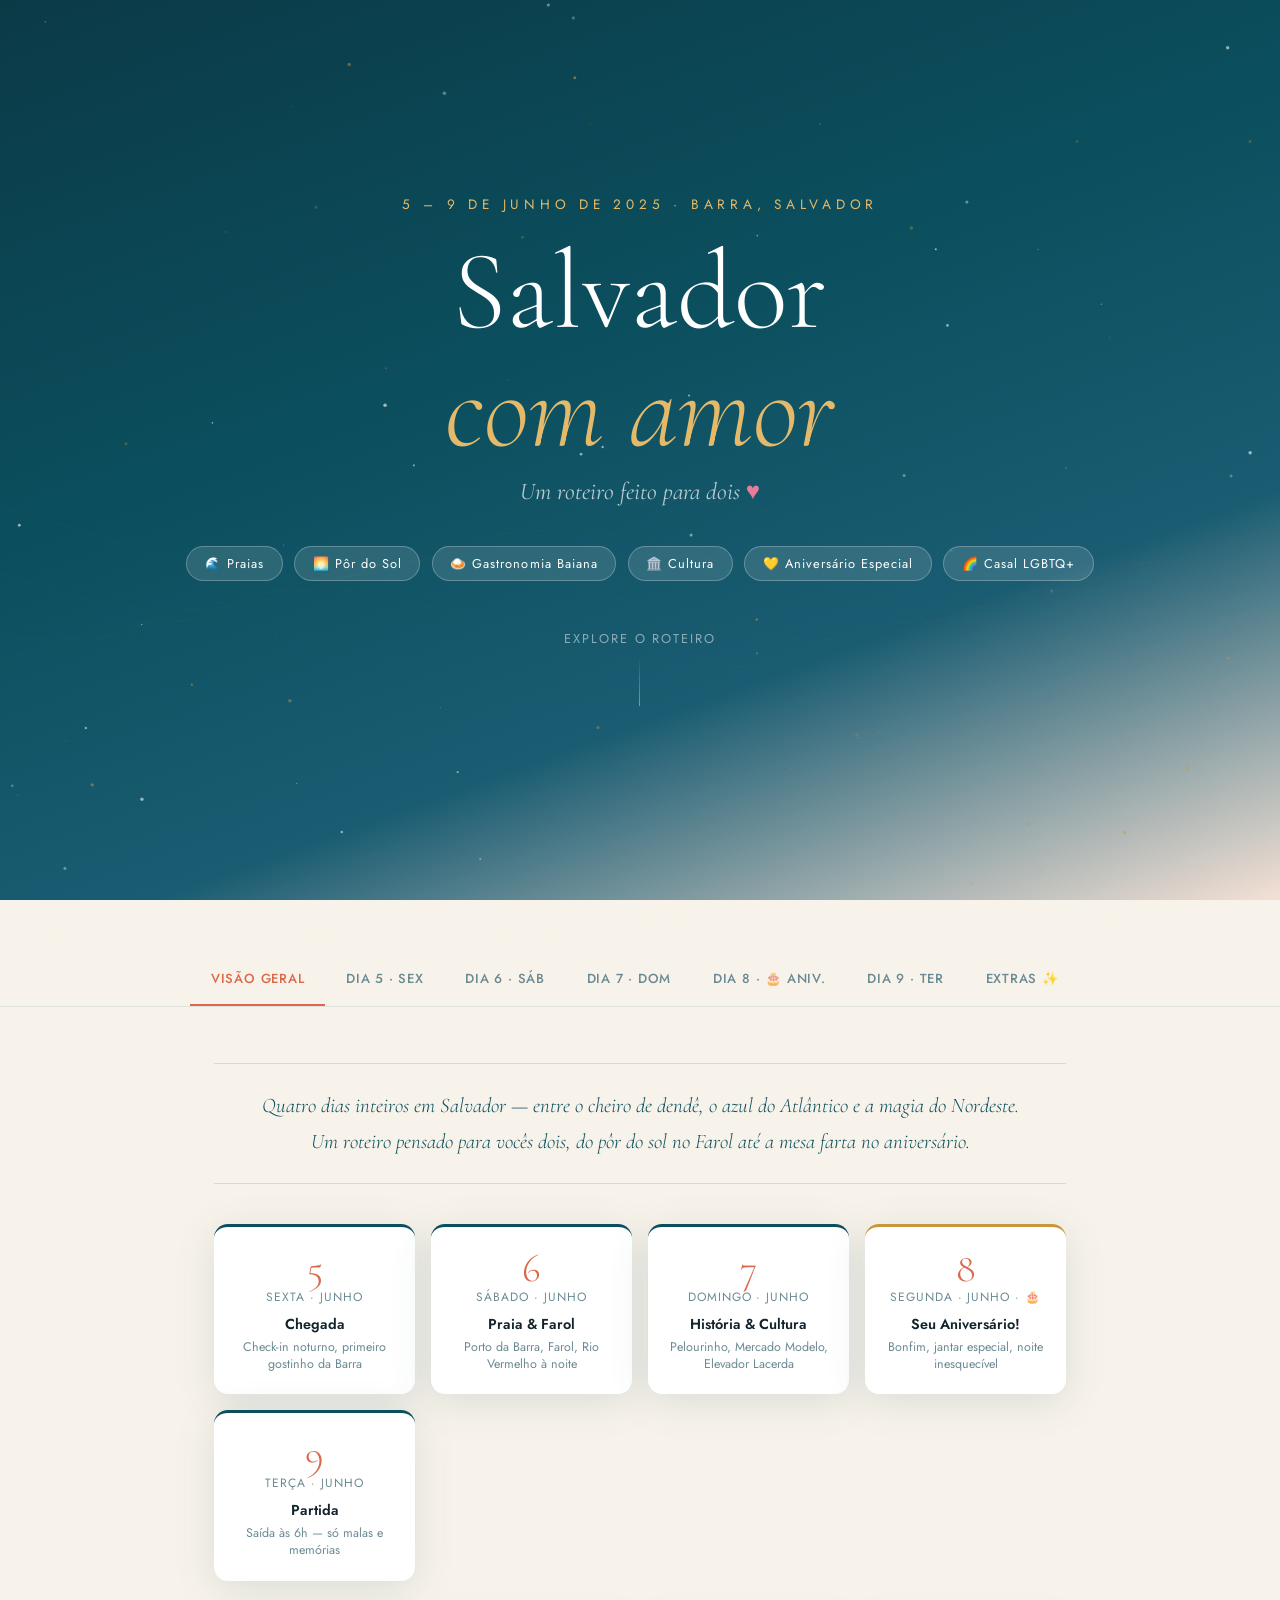
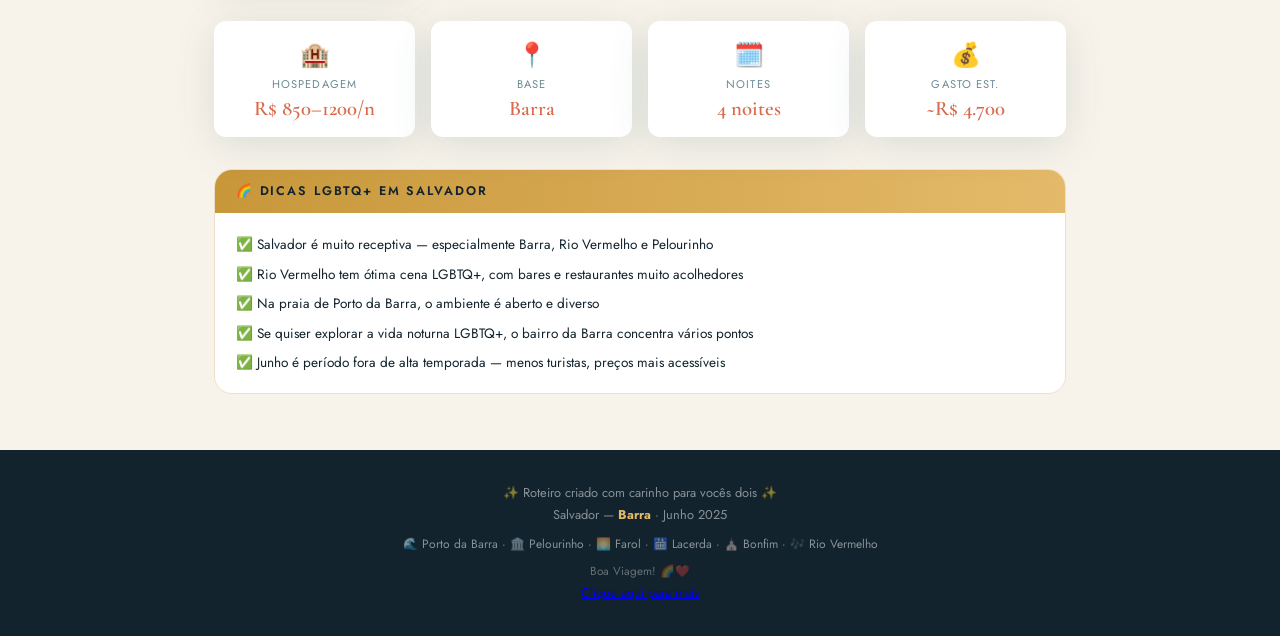
==== commit 163b6c54: "adicionar correto page de jogos" ====
--- a/index.html
+++ b/index.html
@@ -1481,7 +1481,7 @@
 				Boa Viagem! 🌈❤️
 			</div>
 			<div>
-				<a href="/nos2.html">Clique aqui para mais</a>
+				<a href="/jogos/index.html">Clique aqui para mais</a>
 			</div>
 		</footer>
 
--- a/style.css
+++ b/style.css
@@ -0,0 +1,865 @@
+  :root {
+      --teal: #0b4f5e;
+      --teal-l: #1a7a90;
+      --coral: #d9694a;
+      --gold: #c8973a;
+      --gold-l: #e4ba6a;
+      --cream: #f8f3ea;
+      --dark: #12232d;
+      --muted: #6b8a94;
+      --white: #ffffff;
+      --card-bg: #ffffffcc;
+      --shadow: 0 8px 40px rgba(11, 79, 94, .13);
+      --radius: 18px;
+  }
+
+  *,
+  *::before,
+  *::after {
+      box-sizing: border-box;
+      margin: 0;
+      padding: 0;
+  }
+
+  html {
+      scroll-behavior: smooth;
+  }
+
+  body {
+      font-family: 'Jost', sans-serif;
+      background: var(--cream);
+      color: var(--dark);
+      overflow-x: hidden;
+  }
+
+  /* ── HERO ── */
+  .hero {
+      position: relative;
+      min-height: 100vh;
+      display: flex;
+      flex-direction: column;
+      align-items: center;
+      justify-content: center;
+      overflow: hidden;
+      background: linear-gradient(160deg, #0b3a47 0%, #0b4f5e 40%, #1a5c72 70%, #d9694a22 100%);
+  }
+
+  .hero-canvas {
+      position: absolute;
+      inset: 0;
+      pointer-events: none;
+      z-index: 0;
+  }
+
+  .hero-content {
+      position: relative;
+      z-index: 2;
+      text-align: center;
+      padding: 2rem;
+  }
+
+  .hero-eyebrow {
+      font-family: 'Jost', sans-serif;
+      font-weight: 400;
+      font-size: .85rem;
+      letter-spacing: .35em;
+      text-transform: uppercase;
+      color: var(--gold-l);
+      margin-bottom: 1.2rem;
+      opacity: 0;
+      animation: fadeUp .8s .2s forwards;
+  }
+
+  .hero-title {
+      font-family: 'Cormorant Garamond', serif;
+      font-weight: 300;
+      font-size: clamp(3.5rem, 10vw, 7rem);
+      line-height: 1.05;
+      color: var(--white);
+      margin-bottom: .5rem;
+      opacity: 0;
+      animation: fadeUp .9s .4s forwards;
+  }
+
+  .hero-title em {
+      font-style: italic;
+      color: var(--gold-l);
+  }
+
+  .hero-subtitle {
+      font-family: 'Cormorant Garamond', serif;
+      font-style: italic;
+      font-size: clamp(1.1rem, 3vw, 1.5rem);
+      color: rgba(255, 255, 255, .7);
+      margin-bottom: 2.5rem;
+      opacity: 0;
+      animation: fadeUp .9s .6s forwards;
+  }
+
+  .hero-pills {
+      display: flex;
+      flex-wrap: wrap;
+      gap: .7rem;
+      justify-content: center;
+      opacity: 0;
+      animation: fadeUp .9s .8s forwards;
+      margin-bottom: 3rem;
+  }
+
+  .pill {
+      background: rgba(255, 255, 255, .12);
+      border: 1px solid rgba(255, 255, 255, .25);
+      color: var(--white);
+      border-radius: 999px;
+      padding: .45rem 1.1rem;
+      font-size: .8rem;
+      letter-spacing: .08em;
+      backdrop-filter: blur(8px);
+  }
+
+  .scroll-hint {
+      opacity: 0;
+      animation: fadeIn 1s 1.5s forwards;
+      color: rgba(255, 255, 255, .5);
+      font-size: .8rem;
+      letter-spacing: .15em;
+      text-transform: uppercase;
+      display: flex;
+      flex-direction: column;
+      align-items: center;
+      gap: .5rem;
+  }
+
+  .scroll-hint .line {
+      width: 1px;
+      height: 50px;
+      background: linear-gradient(to bottom, transparent, rgba(255, 255, 255, .4));
+      animation: lineGrow 1.5s 2s ease-in-out infinite;
+  }
+
+  /* ── WAVES DIVIDER ── */
+  .wave-divider svg {
+      display: block;
+      width: 100%;
+  }
+
+  /* ── NAVIGATION TABS ── */
+  .nav-sticky {
+      position: sticky;
+      top: 0;
+      z-index: 100;
+      background: rgba(248, 243, 234, .95);
+      backdrop-filter: blur(12px);
+      border-bottom: 1px solid rgba(11, 79, 94, .1);
+      padding: 0 1rem;
+  }
+
+  .tabs-scroll {
+      display: flex;
+      overflow-x: auto;
+      gap: 0;
+      max-width: 900px;
+      margin: 0 auto;
+      scrollbar-width: none;
+  }
+
+  .tabs-scroll::-webkit-scrollbar {
+      display: none;
+  }
+
+  .tab-btn {
+      flex-shrink: 0;
+      border: none;
+      background: none;
+      cursor: pointer;
+      padding: 1rem 1.3rem;
+      font-family: 'Jost', sans-serif;
+      font-size: .82rem;
+      font-weight: 500;
+      letter-spacing: .06em;
+      color: var(--muted);
+      text-transform: uppercase;
+      border-bottom: 2px solid transparent;
+      transition: all .25s;
+      white-space: nowrap;
+  }
+
+  .tab-btn:hover {
+      color: var(--teal);
+  }
+
+  .tab-btn.active {
+      color: var(--coral);
+      border-bottom-color: var(--coral);
+  }
+
+  /* ── SECTIONS ── */
+  .section {
+      max-width: 900px;
+      margin: 0 auto;
+      padding: 3.5rem 1.5rem;
+      display: none;
+  }
+
+  .section.active {
+      display: block;
+  }
+
+  /* ── DAY HEADER ── */
+  .day-header {
+      display: flex;
+      align-items: flex-start;
+      gap: 1.5rem;
+      margin-bottom: 2.5rem;
+      padding: 2rem;
+      background: linear-gradient(135deg, var(--teal) 0%, var(--teal-l) 100%);
+      border-radius: var(--radius);
+      color: var(--white);
+      position: relative;
+      overflow: hidden;
+  }
+
+  .day-header::after {
+      content: '';
+      position: absolute;
+      right: -30px;
+      top: -30px;
+      width: 180px;
+      height: 180px;
+      border-radius: 50%;
+      background: rgba(255, 255, 255, .06);
+  }
+
+  .day-number {
+      font-family: 'Cormorant Garamond', serif;
+      font-size: 4rem;
+      font-weight: 300;
+      line-height: 1;
+      color: var(--gold-l);
+      flex-shrink: 0;
+  }
+
+  .day-info h2 {
+      font-family: 'Cormorant Garamond', serif;
+      font-size: 1.9rem;
+      font-weight: 400;
+      margin-bottom: .3rem;
+  }
+
+  .day-info p {
+      font-size: .85rem;
+      opacity: .8;
+      line-height: 1.5;
+  }
+
+  .birthday-badge {
+      display: inline-flex;
+      align-items: center;
+      gap: .4rem;
+      background: var(--gold);
+      color: var(--dark);
+      border-radius: 999px;
+      padding: .3rem .9rem;
+      font-size: .78rem;
+      font-weight: 600;
+      margin-top: .6rem;
+      letter-spacing: .04em;
+  }
+
+  /* ── PERIOD BLOCKS ── */
+  .period {
+      margin-bottom: 1.8rem;
+  }
+
+  .period-label {
+      display: flex;
+      align-items: center;
+      gap: .8rem;
+      font-size: .75rem;
+      font-weight: 600;
+      letter-spacing: .2em;
+      text-transform: uppercase;
+      color: var(--muted);
+      margin-bottom: 1rem;
+  }
+
+  .period-label::after {
+      content: '';
+      flex: 1;
+      height: 1px;
+      background: rgba(11, 79, 94, .12);
+  }
+
+  /* ── ACTIVITY CARD ── */
+  .activity-list {
+      display: flex;
+      flex-direction: column;
+      gap: .9rem;
+  }
+
+  .activity-card {
+      background: var(--white);
+      border-radius: 14px;
+      padding: 1.1rem 1.3rem;
+      box-shadow: var(--shadow);
+      display: grid;
+      grid-template-columns: 60px 1fr auto;
+      gap: .5rem 1rem;
+      align-items: start;
+      border-left: 3px solid transparent;
+      transition: transform .2s, box-shadow .2s;
+      animation: fadeUp .5s both;
+  }
+
+  .activity-card:hover {
+      transform: translateY(-2px);
+      box-shadow: 0 12px 48px rgba(11, 79, 94, .18);
+  }
+
+  .activity-card.highlight {
+      border-left-color: var(--coral);
+  }
+
+  .activity-card.romantic {
+      border-left-color: #e87c9a;
+  }
+
+  .activity-card.food {
+      border-left-color: var(--gold);
+  }
+
+  .activity-card.tip {
+      border-left-color: var(--teal-l);
+      background: #f0f9fb;
+  }
+
+  .act-time {
+      font-family: 'Cormorant Garamond', serif;
+      font-size: 1.2rem;
+      color: var(--coral);
+      font-weight: 600;
+      grid-row: 1/3;
+      padding-top: .1rem;
+  }
+
+  .act-title {
+      font-weight: 600;
+      font-size: .95rem;
+      color: var(--dark);
+      line-height: 1.3;
+  }
+
+  .act-desc {
+      font-size: .83rem;
+      color: var(--muted);
+      line-height: 1.5;
+      grid-column: 2;
+  }
+
+  .act-icon {
+      font-size: 1.3rem;
+      grid-row: 1/3;
+      padding-top: .05rem;
+  }
+
+  .act-tag {
+      grid-column: 2;
+      display: flex;
+      flex-wrap: wrap;
+      gap: .4rem;
+      margin-top: .3rem;
+  }
+
+  .tag {
+      font-size: .7rem;
+      border-radius: 999px;
+      padding: .2rem .65rem;
+      font-weight: 500;
+      letter-spacing: .03em;
+  }
+
+  .tag-dist {
+      background: #e8f4f7;
+      color: var(--teal);
+  }
+
+  .tag-uber {
+      background: #fef4e6;
+      color: #a06800;
+  }
+
+  .tag-time {
+      background: #f3efe8;
+      color: #7a5a2a;
+  }
+
+  .tag-price {
+      background: #fdf0f0;
+      color: #c0392b;
+  }
+
+  .tag-special {
+      background: #fde8f0;
+      color: #b03060;
+  }
+
+  /* ── PLAN B BOX ── */
+  .plan-b {
+      margin-top: 1.5rem;
+      background: linear-gradient(135deg, #f0f9fb, #e8f4f7);
+      border: 1px solid rgba(11, 79, 94, .15);
+      border-radius: var(--radius);
+      padding: 1.3rem 1.5rem;
+  }
+
+  .plan-b-title {
+      font-size: .8rem;
+      font-weight: 600;
+      letter-spacing: .15em;
+      text-transform: uppercase;
+      color: var(--teal);
+      margin-bottom: .8rem;
+      display: flex;
+      align-items: center;
+      gap: .5rem;
+  }
+
+  .plan-b ul {
+      list-style: none;
+  }
+
+  .plan-b ul li {
+      font-size: .87rem;
+      color: var(--dark);
+      padding: .35rem 0;
+      border-bottom: 1px solid rgba(11, 79, 94, .08);
+      display: flex;
+      gap: .6rem;
+  }
+
+  .plan-b ul li:last-child {
+      border-bottom: none;
+  }
+
+  /* ── TIPS BOX ── */
+  .tips-box {
+      margin-top: 1.5rem;
+      border-radius: var(--radius);
+      overflow: hidden;
+      border: 1px solid rgba(200, 151, 58, .2);
+  }
+
+  .tips-header {
+      background: linear-gradient(90deg, var(--gold), var(--gold-l));
+      color: var(--dark);
+      padding: .8rem 1.3rem;
+      font-size: .78rem;
+      font-weight: 600;
+      letter-spacing: .15em;
+      text-transform: uppercase;
+      display: flex;
+      align-items: center;
+      gap: .5rem;
+  }
+
+  .tips-body {
+      background: white;
+      padding: 1rem 1.3rem;
+  }
+
+  .tips-body ul {
+      list-style: none;
+  }
+
+  .tips-body ul li {
+      font-size: .85rem;
+      color: var(--dark);
+      padding: .3rem 0;
+      display: flex;
+      gap: .6rem;
+      align-items: flex-start;
+  }
+
+  /* ── SUMMARY BAR ── */
+  .summary-bar {
+      display: grid;
+      grid-template-columns: repeat(auto-fit, minmax(130px, 1fr));
+      gap: 1rem;
+      margin-bottom: 2rem;
+  }
+
+  .summary-card {
+      background: var(--white);
+      border-radius: 12px;
+      padding: 1rem 1.1rem;
+      box-shadow: var(--shadow);
+      text-align: center;
+  }
+
+  .summary-card .s-icon {
+      font-size: 1.5rem;
+      margin-bottom: .3rem;
+  }
+
+  .summary-card .s-label {
+      font-size: .7rem;
+      color: var(--muted);
+      text-transform: uppercase;
+      letter-spacing: .1em;
+      margin-bottom: .2rem;
+  }
+
+  .summary-card .s-val {
+      font-family: 'Cormorant Garamond', serif;
+      font-size: 1.3rem;
+      font-weight: 600;
+      color: var(--coral);
+  }
+
+  /* ── EXTRAS SECTION ── */
+  .extras-grid {
+      display: grid;
+      grid-template-columns: 1fr 1fr;
+      gap: 1.5rem;
+      margin-bottom: 2rem;
+  }
+
+  @media(max-width: 600px) {
+      .extras-grid {
+          grid-template-columns: 1fr;
+      }
+  }
+
+  .extras-card {
+      background: var(--white);
+      border-radius: var(--radius);
+      overflow: hidden;
+      box-shadow: var(--shadow);
+  }
+
+  .extras-card-header {
+      padding: 1rem 1.3rem;
+      font-size: .78rem;
+      font-weight: 600;
+      letter-spacing: .15em;
+      text-transform: uppercase;
+      color: var(--white);
+      display: flex;
+      align-items: center;
+      gap: .5rem;
+  }
+
+  .ec-romantic .extras-card-header {
+      background: linear-gradient(90deg, #9b3060, #d4527a);
+  }
+
+  .ec-mustgo .extras-card-header {
+      background: linear-gradient(90deg, var(--teal), var(--teal-l));
+  }
+
+  .ec-rain .extras-card-header {
+      background: linear-gradient(90deg, #4a6fa5, #6a8fc8);
+  }
+
+  .ec-budget .extras-card-header {
+      background: linear-gradient(90deg, var(--gold), var(--gold-l));
+      color: var(--dark);
+  }
+
+  .extras-card-body {
+      padding: 1rem 1.3rem;
+  }
+
+  .extras-card-body ol,
+  .extras-card-body ul {
+      padding-left: 1.2rem;
+  }
+
+  .extras-card-body li {
+      font-size: .87rem;
+      color: var(--dark);
+      padding: .35rem 0;
+      border-bottom: 1px solid rgba(0, 0, 0, .05);
+      line-height: 1.5;
+  }
+
+  .extras-card-body li:last-child {
+      border-bottom: none;
+  }
+
+  .extras-card-body li strong {
+      color: var(--teal);
+  }
+
+  /* ── BUDGET TABLE ── */
+  .budget-table {
+      width: 100%;
+      border-collapse: collapse;
+      font-size: .85rem;
+      background: white;
+      border-radius: var(--radius);
+      overflow: hidden;
+      box-shadow: var(--shadow);
+      margin-bottom: 1.5rem;
+  }
+
+  .budget-table thead tr {
+      background: linear-gradient(90deg, var(--teal), var(--teal-l));
+      color: white;
+  }
+
+  .budget-table th {
+      padding: .9rem 1rem;
+      text-align: left;
+      font-weight: 500;
+      font-size: .78rem;
+      letter-spacing: .08em;
+      text-transform: uppercase;
+  }
+
+  .budget-table td {
+      padding: .75rem 1rem;
+      border-bottom: 1px solid rgba(0, 0, 0, .06);
+      color: var(--dark);
+  }
+
+  .budget-table tr:last-child td {
+      border-bottom: none;
+  }
+
+  .budget-table tr.subtotal td {
+      background: #f0f9fb;
+      font-weight: 600;
+      color: var(--teal);
+      font-size: .9rem;
+  }
+
+  .budget-table tr.total-row td {
+      background: linear-gradient(90deg, var(--coral), #e8876a);
+      color: white;
+      font-weight: 600;
+      font-size: 1rem;
+  }
+
+  .budget-note {
+      font-size: .8rem;
+      color: var(--muted);
+      text-align: center;
+      line-height: 1.6;
+      margin-bottom: 2rem;
+  }
+
+  /* ── ORDER SUGGESTION ── */
+  .order-card {
+      background: var(--white);
+      border-radius: var(--radius);
+      box-shadow: var(--shadow);
+      overflow: hidden;
+      margin-bottom: 2rem;
+  }
+
+  .order-header {
+      background: linear-gradient(90deg, var(--dark), #1e3a4a);
+      color: white;
+      padding: 1rem 1.5rem;
+      font-size: .8rem;
+      font-weight: 600;
+      letter-spacing: .15em;
+      text-transform: uppercase;
+  }
+
+  .order-body {
+      padding: 1.3rem 1.5rem;
+  }
+
+  .order-flow {
+      display: flex;
+      flex-wrap: wrap;
+      gap: .5rem;
+      align-items: center;
+      margin-bottom: 1rem;
+  }
+
+  .order-day {
+      background: linear-gradient(135deg, var(--teal), var(--teal-l));
+      color: white;
+      border-radius: 10px;
+      padding: .6rem 1rem;
+      font-size: .85rem;
+      font-weight: 500;
+      text-align: center;
+      min-width: 90px;
+  }
+
+  .order-arrow {
+      font-size: 1.2rem;
+      color: var(--coral);
+      font-weight: bold;
+  }
+
+  .order-rationale {
+      font-size: .83rem;
+      color: var(--muted);
+      line-height: 1.6;
+  }
+
+  /* ── ANIMATIONS ── */
+  @keyframes fadeUp {
+      from {
+          opacity: 0;
+          transform: translateY(20px);
+      }
+
+      to {
+          opacity: 1;
+          transform: translateY(0);
+      }
+  }
+
+  @keyframes fadeIn {
+      from {
+          opacity: 0;
+      }
+
+      to {
+          opacity: 1;
+      }
+  }
+
+  @keyframes lineGrow {
+
+      0%,
+      100% {
+          transform: scaleY(0.5);
+          opacity: .4;
+      }
+
+      50% {
+          transform: scaleY(1);
+          opacity: 1;
+      }
+  }
+
+  @keyframes float {
+
+      0%,
+      100% {
+          transform: translateY(0);
+      }
+
+      50% {
+          transform: translateY(-8px);
+      }
+  }
+
+  .section .activity-card:nth-child(1) {
+      animation-delay: .05s;
+  }
+
+  .section .activity-card:nth-child(2) {
+      animation-delay: .10s;
+  }
+
+  .section .activity-card:nth-child(3) {
+      animation-delay: .15s;
+  }
+
+  .section .activity-card:nth-child(4) {
+      animation-delay: .20s;
+  }
+
+  .section .activity-card:nth-child(5) {
+      animation-delay: .25s;
+  }
+
+  /* ── FOOTER ── */
+  footer {
+      background: var(--dark);
+      color: rgba(255, 255, 255, .5);
+      text-align: center;
+      padding: 2rem 1rem;
+      font-size: .8rem;
+      line-height: 1.7;
+  }
+
+  footer strong {
+      color: var(--gold-l);
+  }
+
+  /* ── OVERVIEW SECTION ── */
+  .overview-intro {
+      font-family: 'Cormorant Garamond', serif;
+      font-size: 1.3rem;
+      font-weight: 300;
+      font-style: italic;
+      color: var(--teal);
+      line-height: 1.7;
+      text-align: center;
+      padding: 1.5rem 2rem;
+      border-top: 1px solid rgba(11, 79, 94, .15);
+      border-bottom: 1px solid rgba(11, 79, 94, .15);
+      margin-bottom: 2.5rem;
+  }
+
+  .days-overview {
+      display: grid;
+      grid-template-columns: repeat(auto-fit, minmax(180px, 1fr));
+      gap: 1rem;
+      margin-bottom: 2.5rem;
+  }
+
+  .day-overview-card {
+      background: var(--white);
+      border-radius: 14px;
+      padding: 1.3rem 1.2rem;
+      box-shadow: var(--shadow);
+      cursor: pointer;
+      transition: all .25s;
+      border-top: 3px solid var(--teal);
+      text-align: center;
+  }
+
+  .day-overview-card:hover {
+      transform: translateY(-3px);
+      box-shadow: 0 14px 50px rgba(11, 79, 94, .2);
+      border-top-color: var(--coral);
+  }
+
+  .day-overview-card.birthday {
+      border-top-color: var(--gold);
+  }
+
+  .doc-num {
+      font-family: 'Cormorant Garamond', serif;
+      font-size: 2.5rem;
+      color: var(--coral);
+      font-weight: 300;
+      line-height: 1;
+  }
+
+  .doc-date {
+      font-size: .75rem;
+      color: var(--muted);
+      letter-spacing: .08em;
+      text-transform: uppercase;
+      margin-bottom: .5rem;
+  }
+
+  .doc-title {
+      font-weight: 600;
+      font-size: .9rem;
+      color: var(--dark);
+      margin-bottom: .3rem;
+  }
+
+  .doc-desc {
+      font-size: .78rem;
+      color: var(--muted);
+      line-height: 1.4;
+  }
+
+  .highlight-heart {
+      display: inline-block;
+      color: #e87c9a;
+      animation: float 2s ease-in-out infinite;
+  }
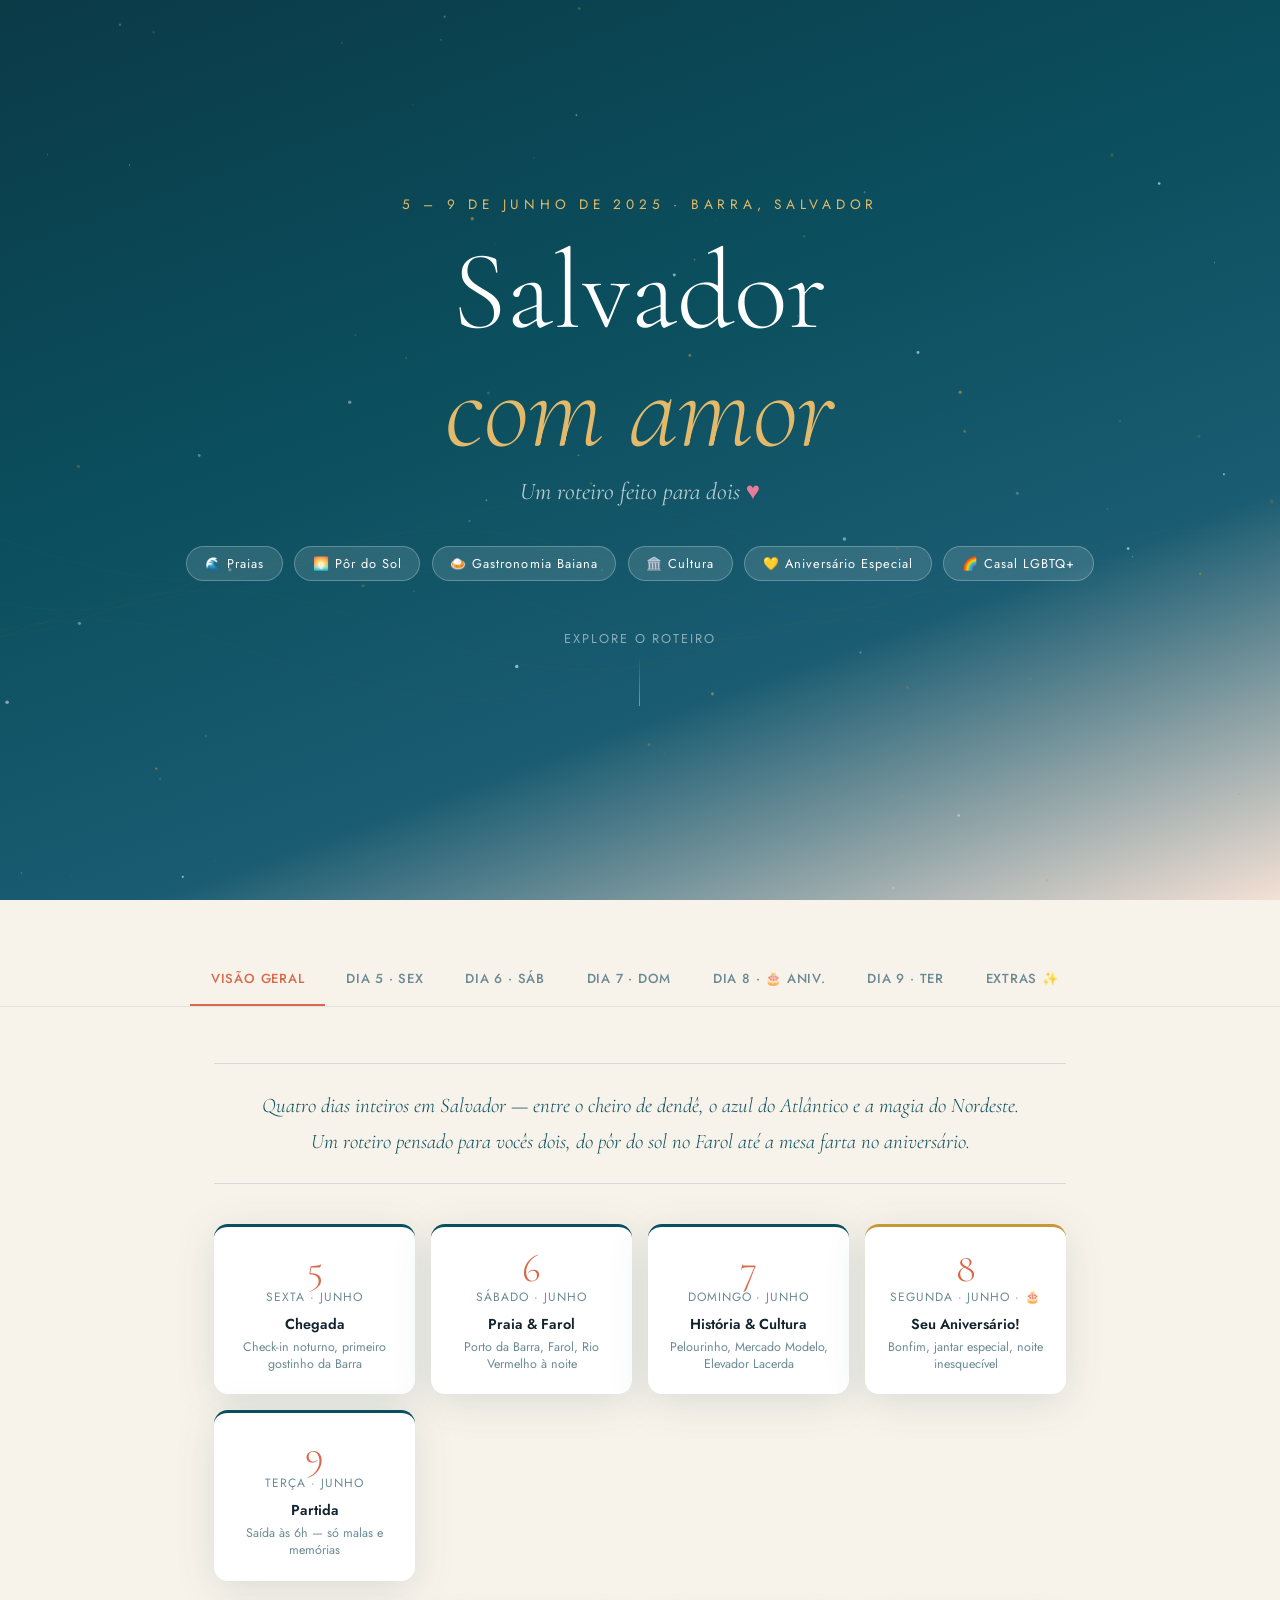
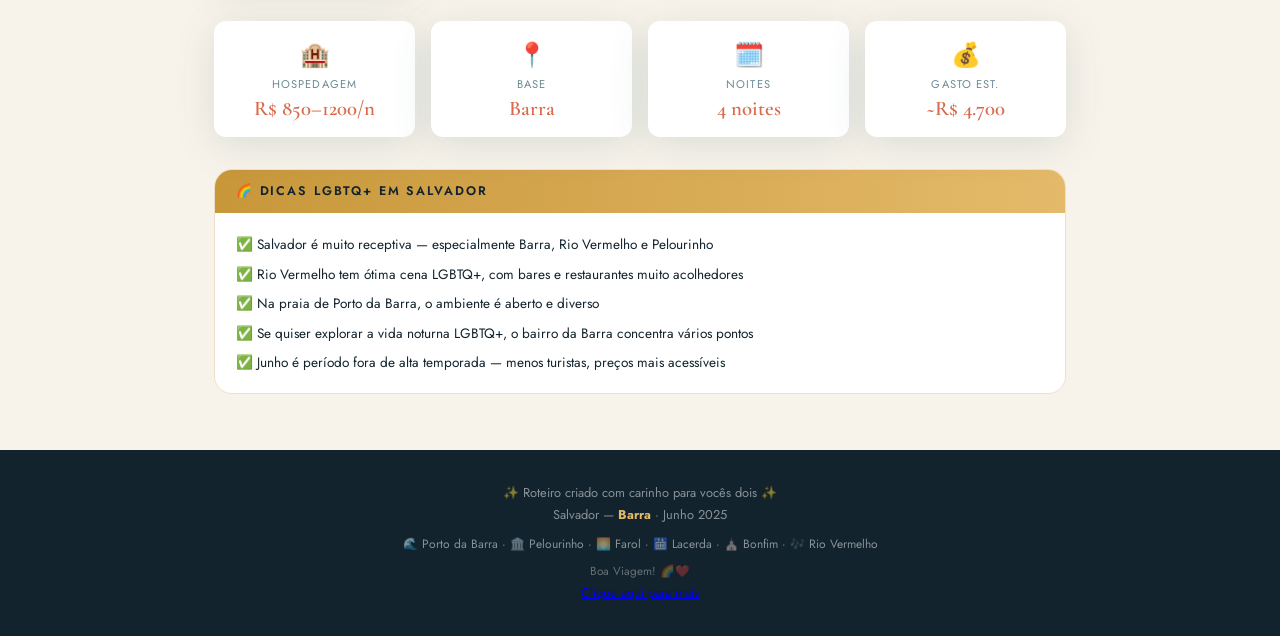
==== commit 8e456016: "fix index" ====
--- a/index.html
+++ b/index.html
@@ -1481,7 +1481,7 @@
 				Boa Viagem! 🌈❤️
 			</div>
 			<div>
-				<a href="/jogos/index.html">Clique aqui para mais</a>
+				<a href="../jogos/index.html">Clique aqui para mais</a>
 			</div>
 		</footer>
 
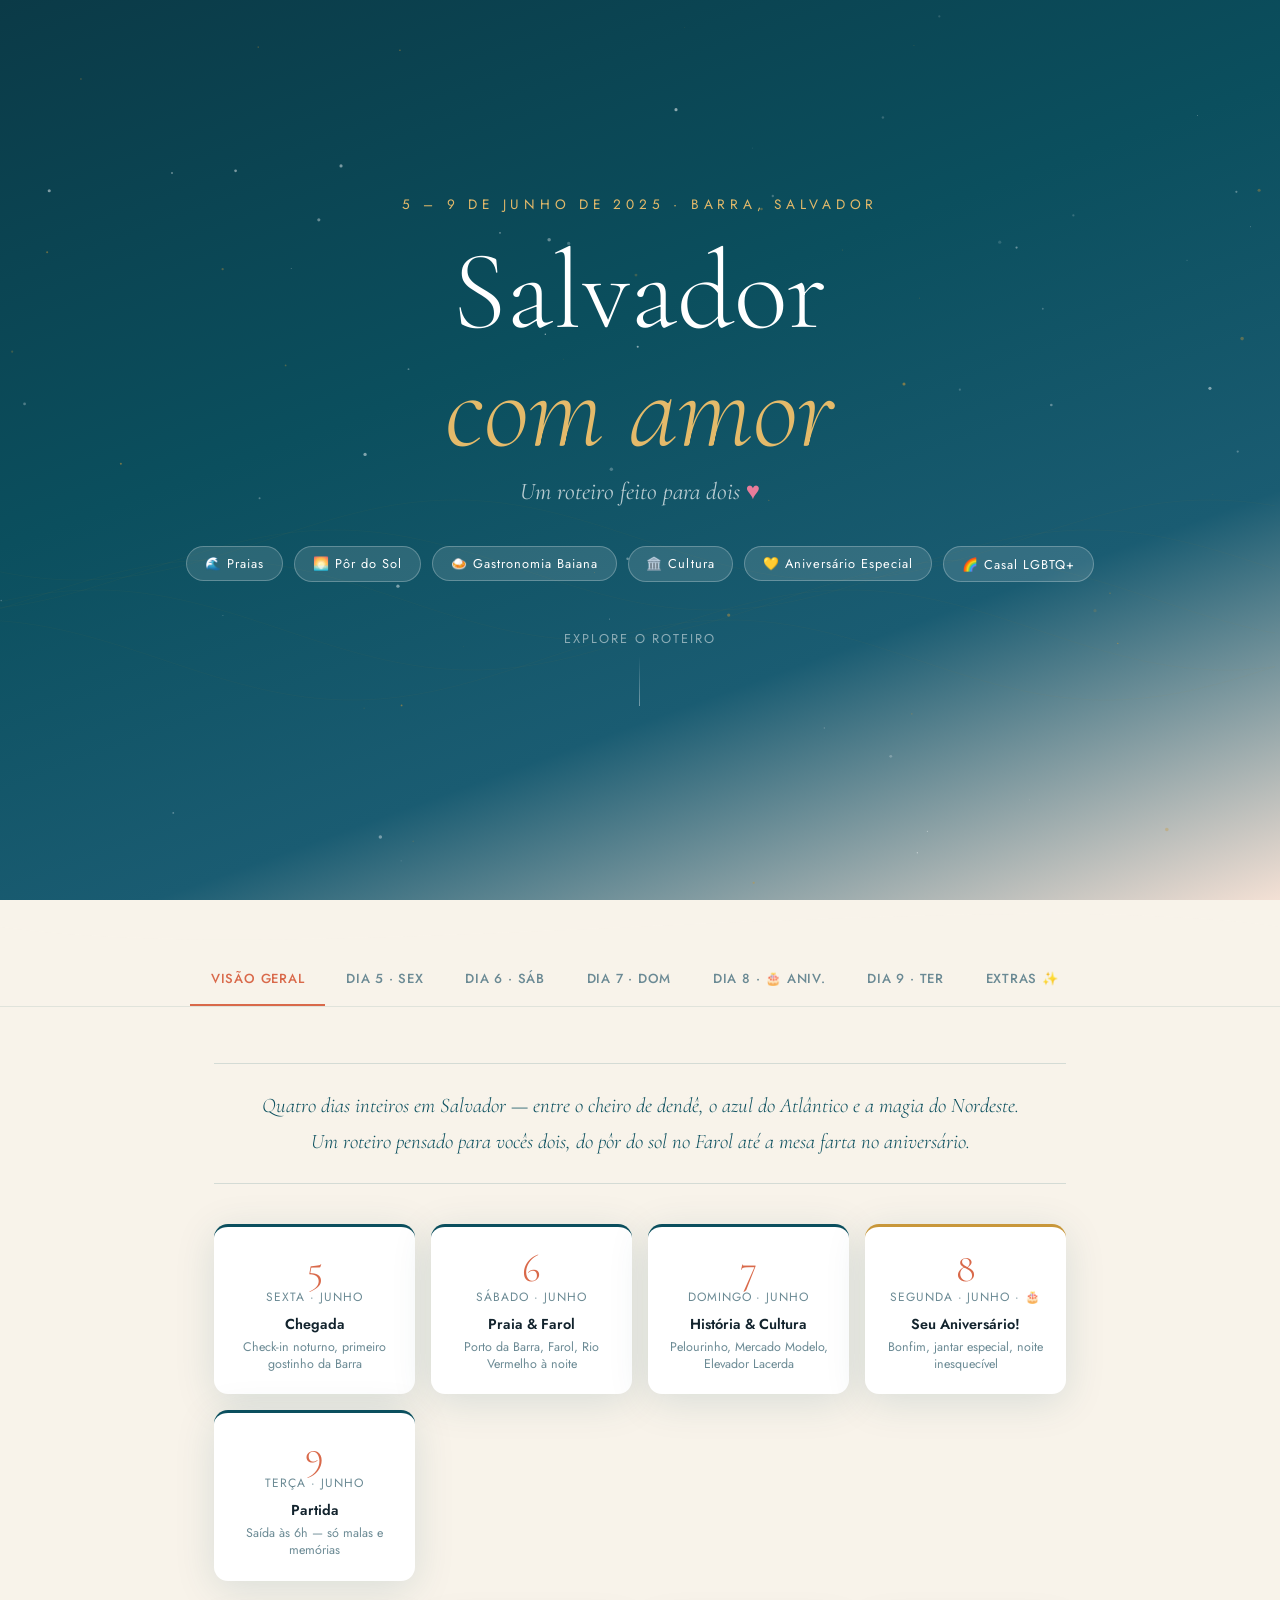
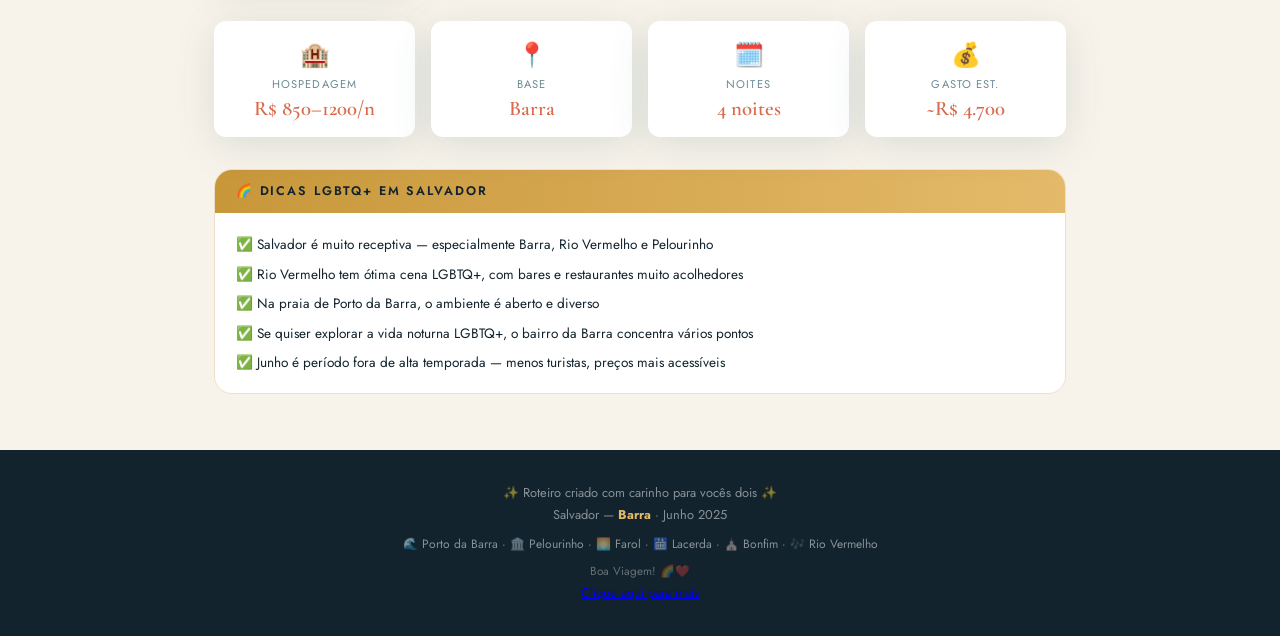
==== commit 820284de: "fix²" ====
--- a/index.html
+++ b/index.html
@@ -1481,7 +1481,7 @@
 				Boa Viagem! 🌈❤️
 			</div>
 			<div>
-				<a href="../jogos/index.html">Clique aqui para mais</a>
+				<a href="/jogos/index.html">Clique aqui para mais</a>
 			</div>
 		</footer>
 
